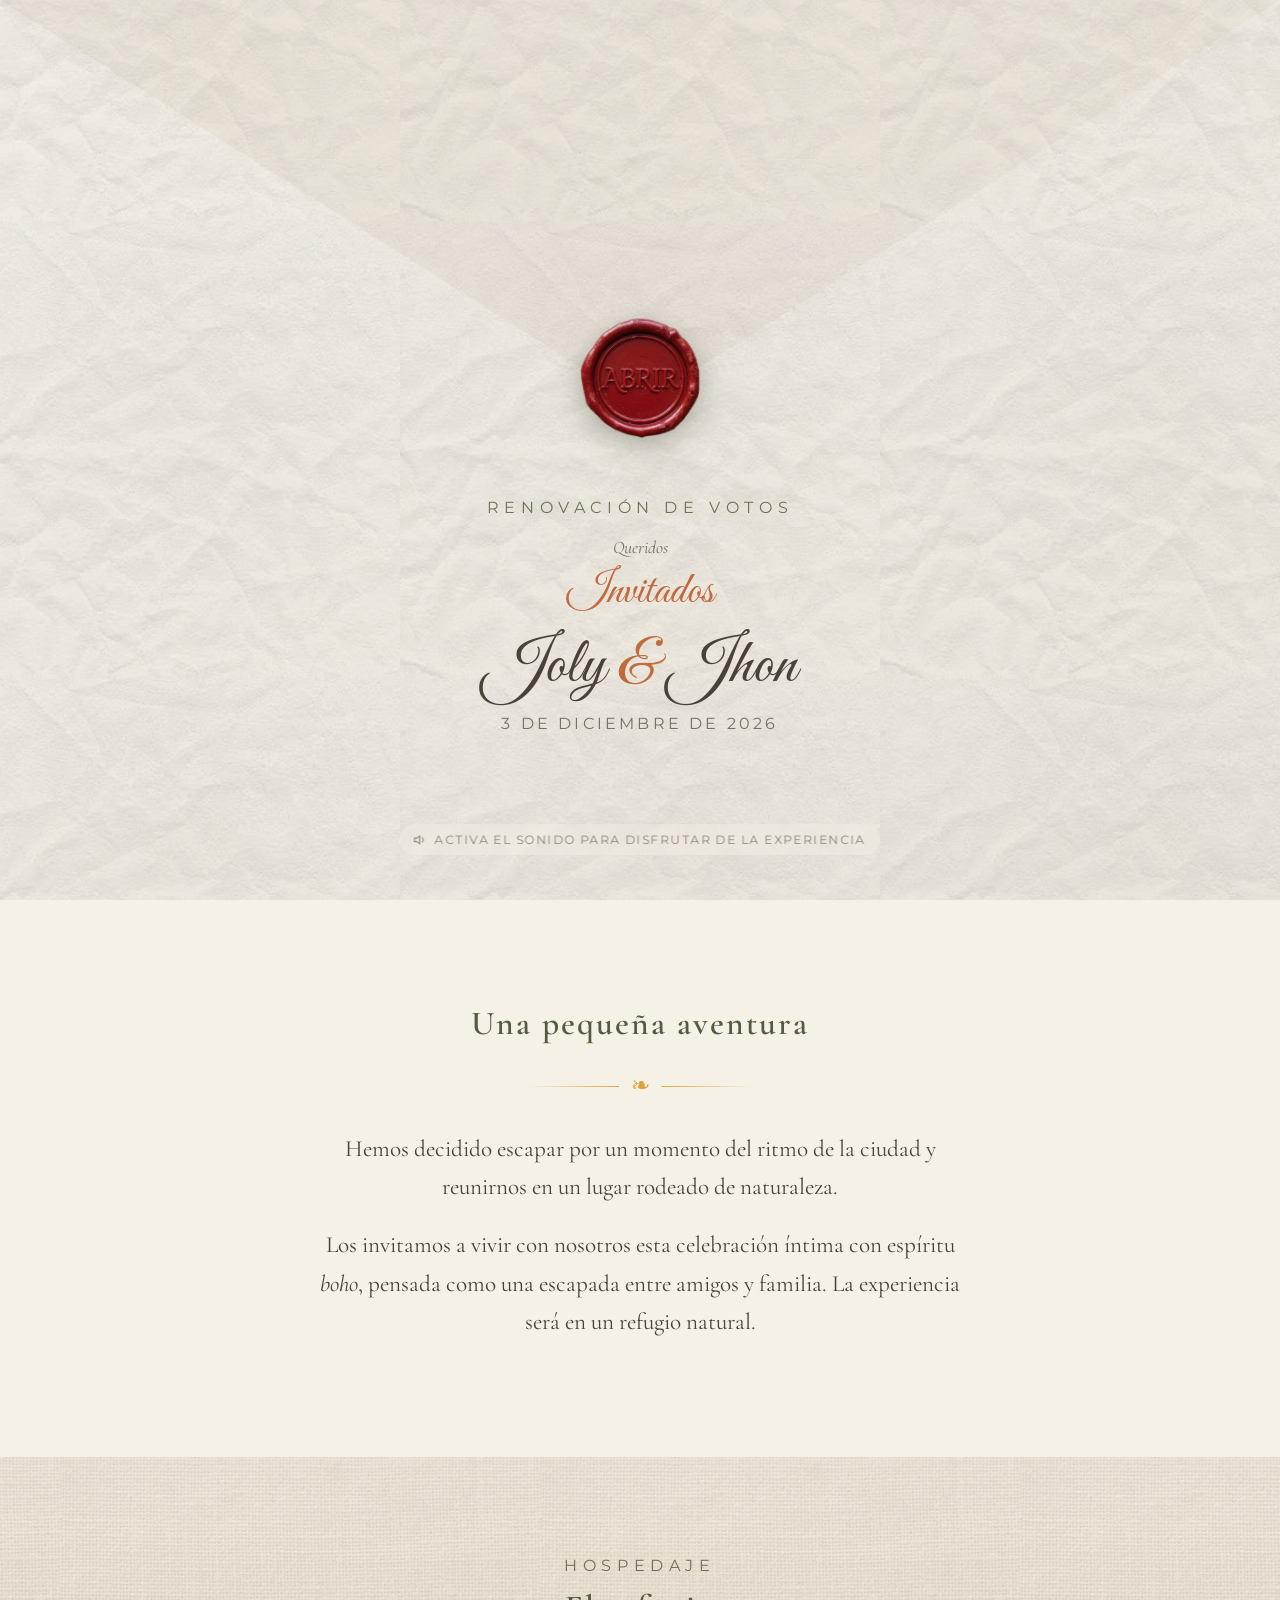
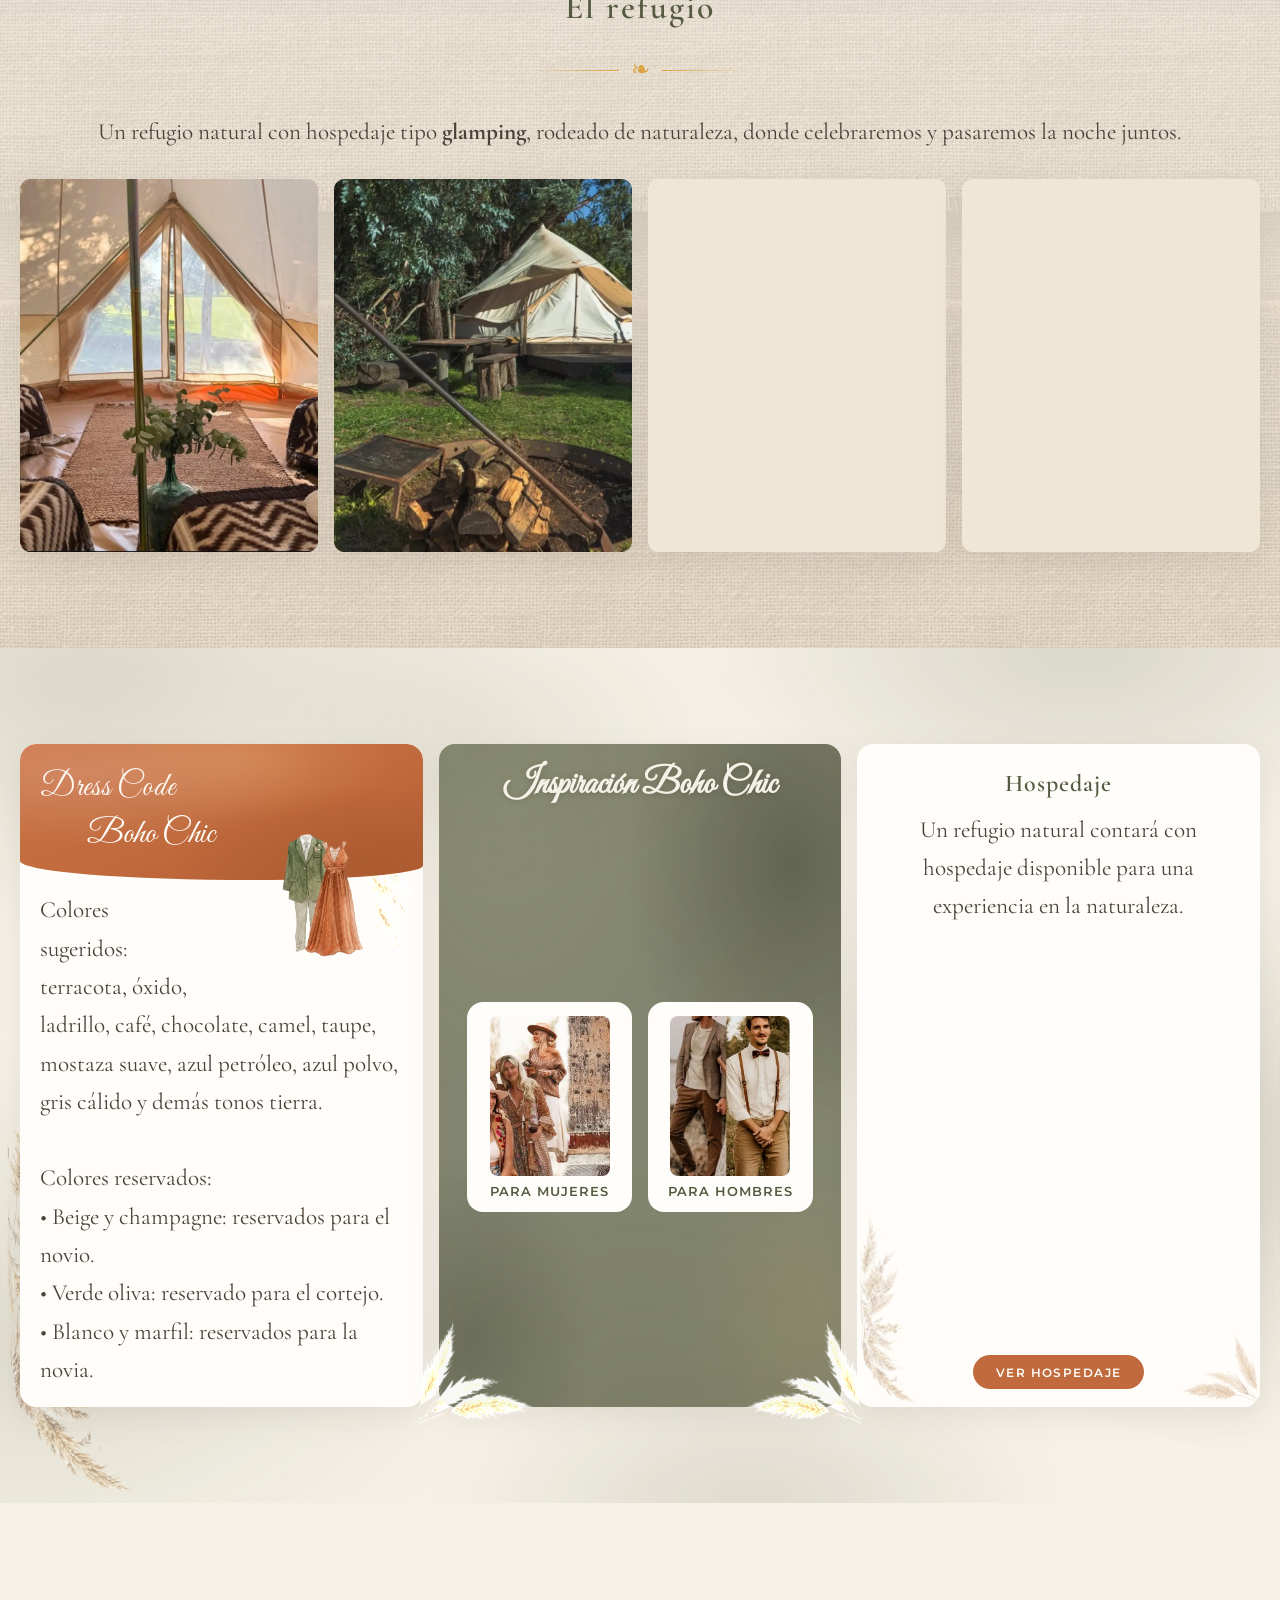
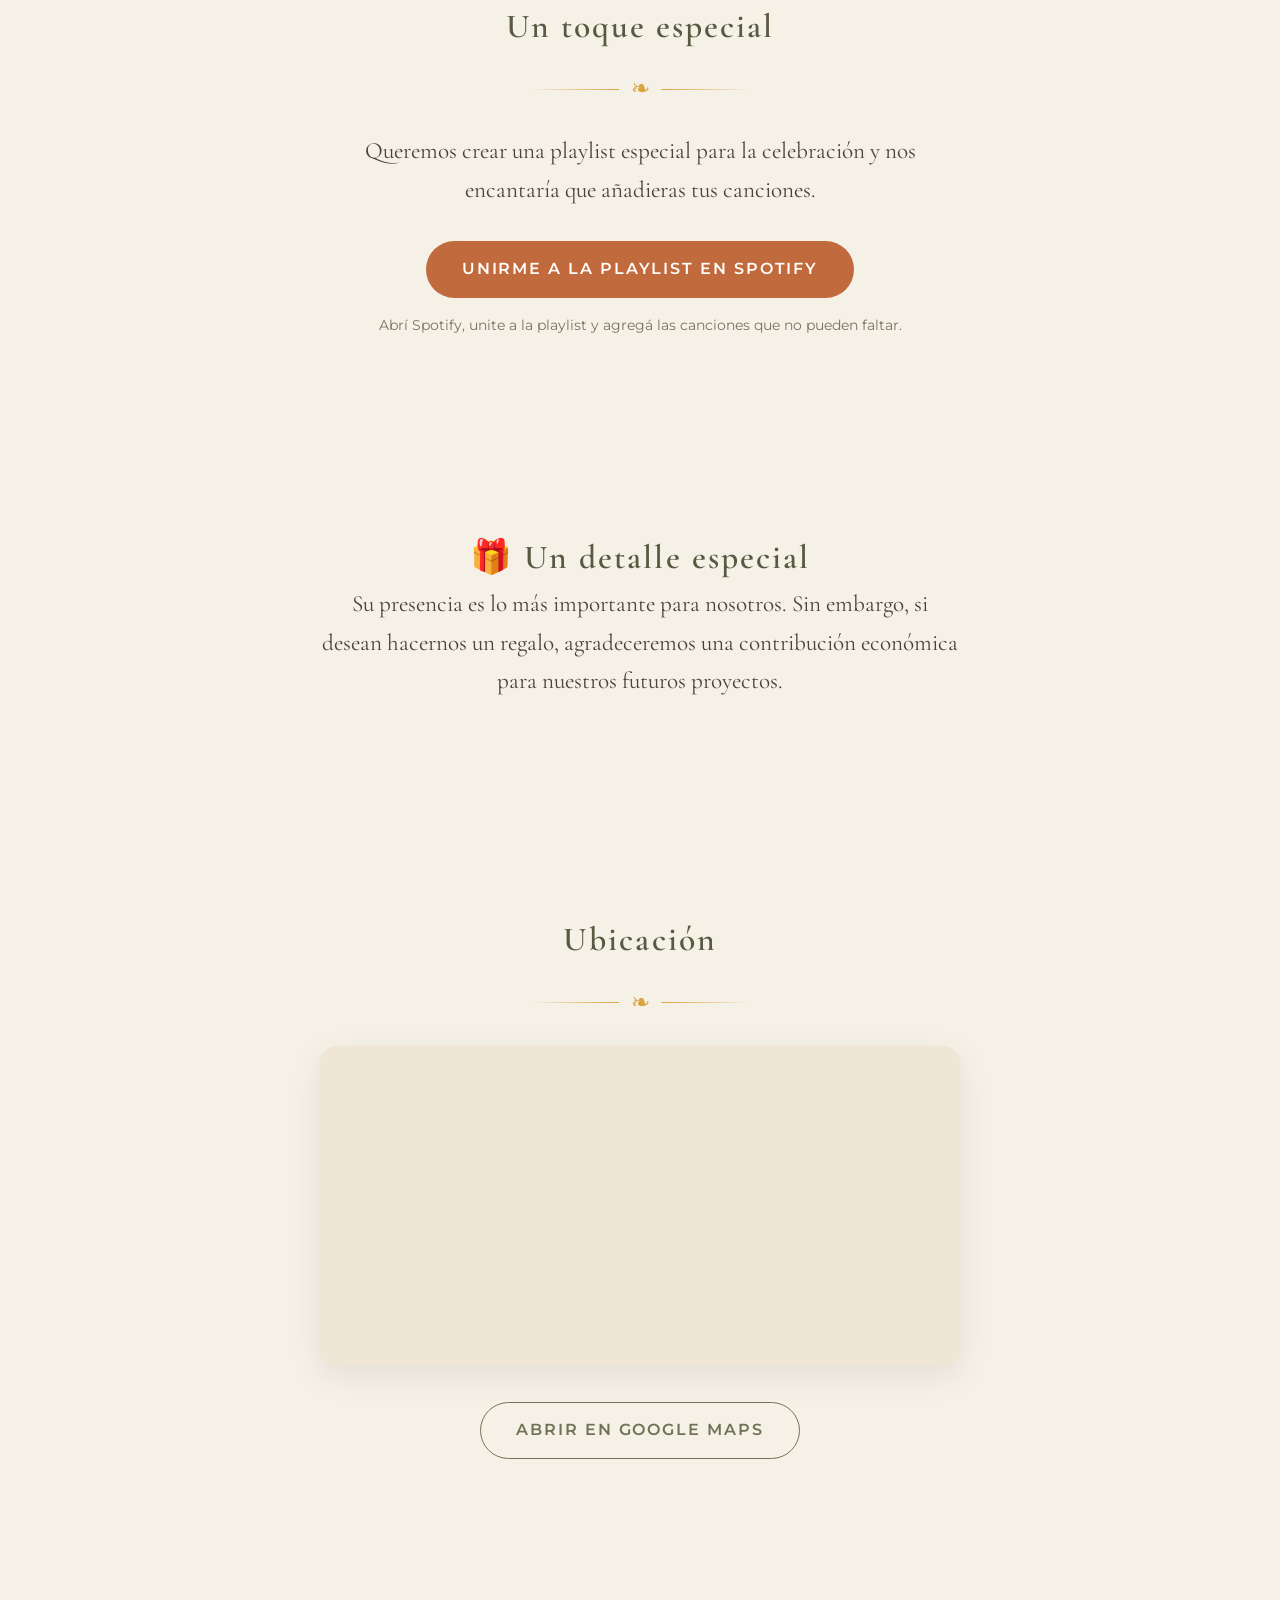
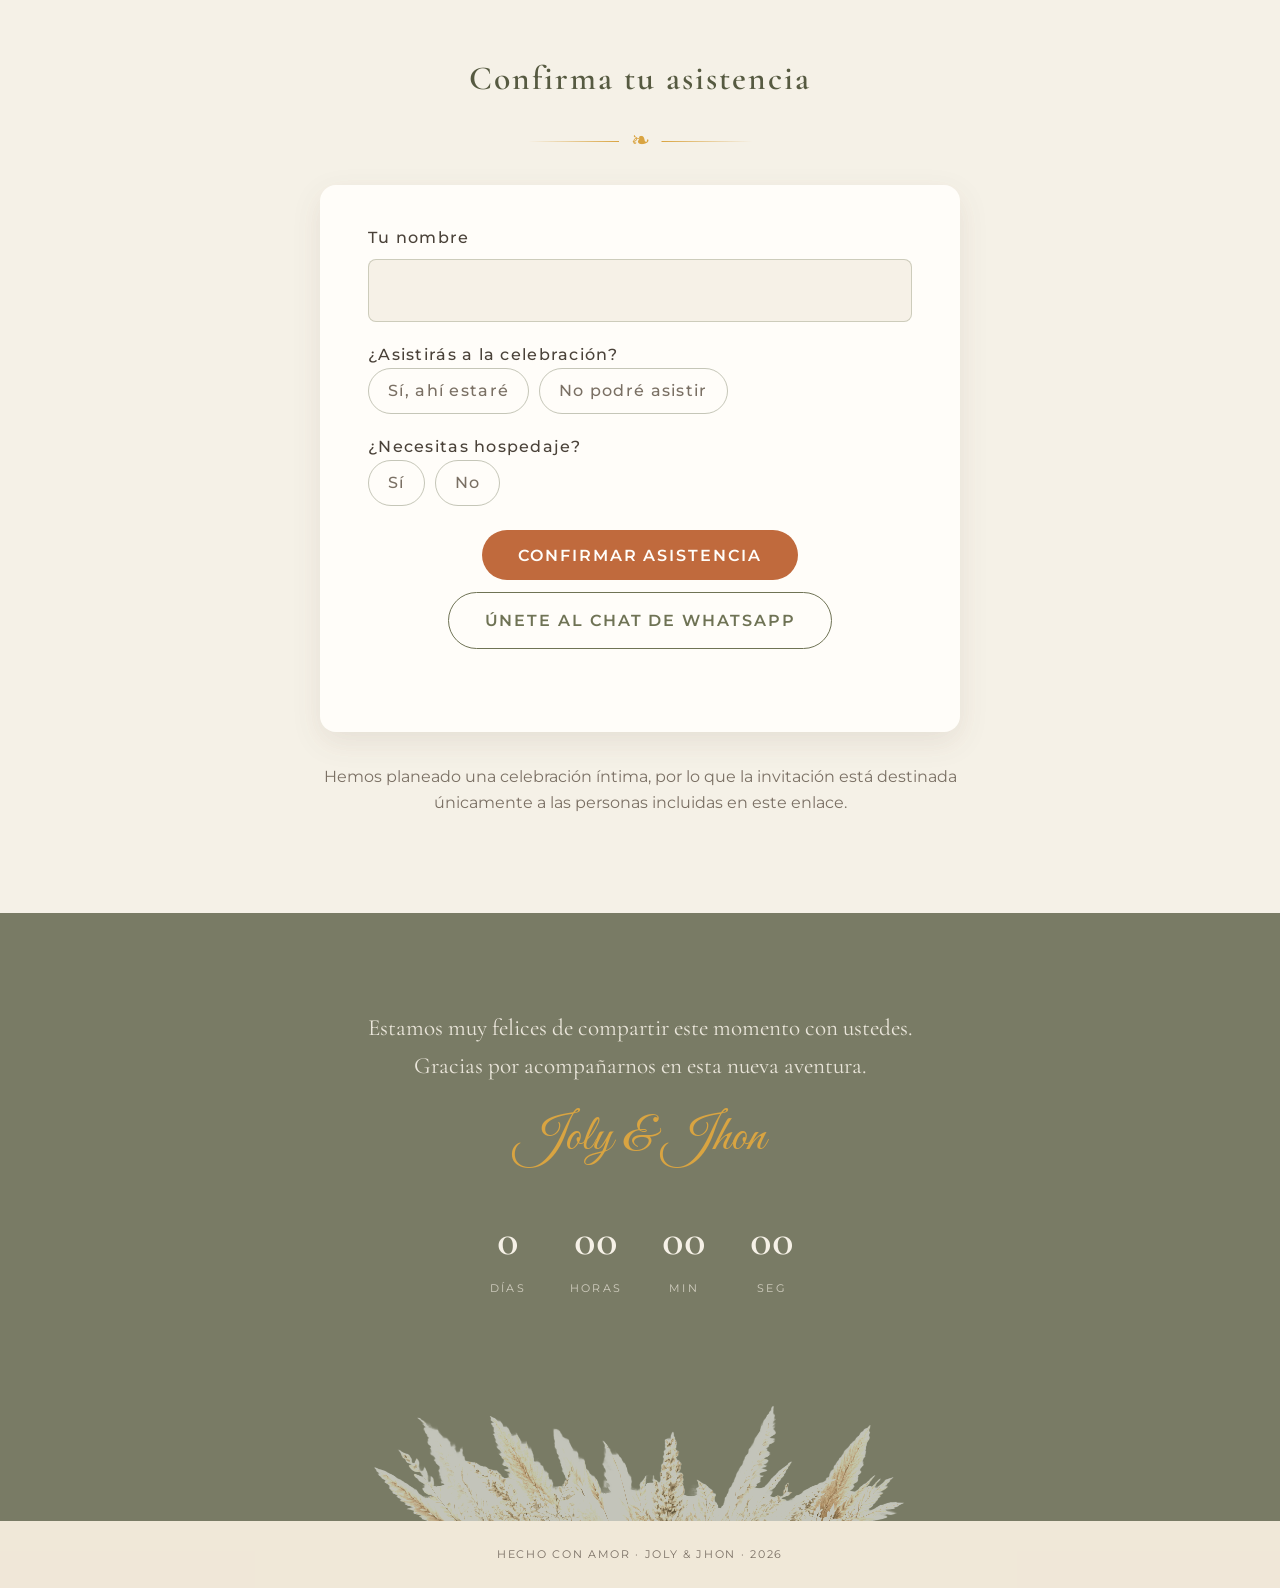
==== index.html @ dce034b3 "Initial commit: Joly & Jhon wedding invitation site Static wedding invitation site with RSVP form (G" ====
<!DOCTYPE html>
<html lang="es">
<head>
  <meta charset="UTF-8" />
  <meta name="viewport" content="width=device-width, initial-scale=1.0" />
  <title>Joly &amp; Jhon — Renovación de Votos</title>
  <meta name="description" content="Acompáñanos a celebrar la renovación de votos de Joly & Jhon. 3 de diciembre de 2026." />

  <!-- Open Graph / WhatsApp / Facebook preview -->
  <!-- Open Graph / WhatsApp / Facebook preview -->
  <meta property="og:type" content="website" />
  <meta property="og:title" content="Joly &amp; Jhon — Renovación de Votos" />
  <meta property="og:description" content="Acompáñanos a celebrar la renovación de votos de Joly &amp; Jhon. 3 de diciembre de 2026." />
  <meta property="og:image" content="https://jolyyjhon.pages.dev/og-image.jpg?v=2" />
  <meta property="og:image:secure_url" content="https://jolyyjhon.pages.dev/og-image.jpg?v=2" />
  <meta property="og:image:type" content="image/jpeg" />
  <meta property="og:image:width" content="1200" />
  <meta property="og:image:height" content="630" />
  <meta property="og:image:alt" content="Joly &amp; Jhon - Renovación de Votos" />
  <meta property="og:url" content="https://jolyyjhon.pages.dev/" />
  <meta property="og:locale" content="es_ES" />

  <!-- Twitter / X Card -->
  <meta name="twitter:card" content="summary_large_image" />
  <meta name="twitter:title" content="Joly &amp; Jhon — Renovación de Votos" />
  <meta name="twitter:description" content="Acompáñanos a celebrar la renovación de votos de Joly &amp; Jhon. 3 de diciembre de 2026." />
  <meta name="twitter:image" content="https://jolyyjhon.pages.dev/og-image.jpg?v=2" />
  <meta name="twitter:image:alt" content="Joly &amp; Jhon - Renovación de Votos" />

  <!-- Fonts: script (nombres) + serif (texto) + sans (etiquetas) -->
  <link rel="preconnect" href="https://fonts.googleapis.com" />
  <link rel="preconnect" href="https://fonts.gstatic.com" crossorigin />
  <link href="https://fonts.googleapis.com/css2?family=Great+Vibes&family=Cormorant+Garamond:ital,wght@0,400;0,500;0,600;1,400&family=Montserrat:wght@400;500;600&display=swap" rel="stylesheet" />

  <link rel="stylesheet" href="css/styles.css" />
</head>
<body>

  <!-- ========================================================
       MÓDULO 0 — SOBRE / PORTADA PERSONALIZADA
       ======================================================== -->
  <div class="envelope-overlay" id="envelope-overlay">
    <div class="envelope" id="envelope">
      <!-- Capa 1: parte trasera del sobre (pantalla completa) -->
      <div class="envelope__back"></div>

      <!-- Capa 2: bolsillo frontal del sobre -->
      <div class="envelope__front"></div>

      <!-- "Destinatario" escrito sobre el sobre -->
      <div class="envelope__address">
        <p class="letter__eyebrow">Renovación de votos</p>
        <p class="letter__guest">
          <span class="letter__guest-label" id="guest-label">Querido/a(s)</span>
          <span class="letter__guest-name" id="guest-name">Invitados</span>
        </p>
        <h1 class="letter__couple">Joly <span class="amp">&amp;</span> Jhon</h1>
        <p class="letter__date">3 de diciembre de 2026</p>
      </div>

      <!-- Capa 3: solapa (gira sobre el borde superior) -->
      <div class="envelope__flap"></div>

      <!-- Capa 5: sello de cera -->
      <button type="button" class="envelope__seal" id="envelope-seal"
              aria-label="Abrir la invitación">
        <img src="assets/sello.webp" alt="" width="512" height="512" decoding="async" />
      </button>

      <!-- Indicador sutil de sonido -->
      <div class="envelope__sound-hint" aria-hidden="true">
        <svg viewBox="0 0 24 24" width="14" height="14" fill="none" stroke="currentColor" stroke-width="2" stroke-linecap="round" stroke-linejoin="round" aria-hidden="true"><polygon points="11 5 6 9 2 9 2 15 6 15 11 19 11 5"></polygon><path d="M15.54 8.46a5 5 0 0 1 0 7.07"></path></svg>
        <span>Activa el sonido para disfrutar de la experiencia</span>
      </div>
    </div>
  </div>

  <!-- ============ MÓDULO 1 · PORTADA ============ -->
  <header class="hero" id="inicio">
    <div class="floral floral--tl" aria-hidden="true"><img src="assets/trigo_izq.webp" alt=""/></div>
    <div class="floral floral--tr" aria-hidden="true"><img src="assets/trigo_top_der.webp" alt=""/></div>
    <div class="hero__content reveal">
      <!-- .hero__text se "disuelve" en mobile (display: contents);
           en desktop es la columna izquierda. -->
      <div class="hero__text">
        <p class="eyebrow">Renovación de Votos</p>
        <h1 class="hero__names">Joly <span class="amp">&amp;</span> Jhon</h1>
        <p class="hero__date">3 de diciembre de 2026</p>
        <p class="hero__schedule">
          Hora de llegada 15:00hs · Comienzo de ceremonia 16:00hs
        </p>
      </div>
      <figure class="hero__photo">
        <img src="assets/pareja.webp" alt="Joly y Jhon" width="900" height="1200"
             loading="eager" decoding="async" />
      </figure>
      <!-- Historia (Módulo 2): en mobile fluye después de la fecha;
           en desktop queda a la izquierda de la foto. -->
      <div class="hero__story">
        <p class="section__lead">
          Después de <strong>14 años de matrimonio</strong> hemos decidido volver a decir sí.
        </p>
        <p class="section__text">
          En el día de nuestro 15° aniversario queremos celebrar la renovación de
          nuestros votos rodeados de las personas que más queremos.
        </p>
      </div>
    </div>
    <a class="hero__scroll" href="#concepto" aria-label="Desplázate para ver más">
      <svg viewBox="0 0 24 24" width="28" height="28" fill="none" stroke="currentColor" stroke-width="2.2" stroke-linecap="round" stroke-linejoin="round" aria-hidden="true"><path d="M6 9l6 6 6-6"/></svg>
    </a>
  </header>

  <main>
    <!-- MÓDULO 2 · HISTORIA: su texto vive ahora en el hero (.hero__story) -->

    <!-- ============ MÓDULO 3 · CONCEPTO ============ -->
    <section class="section section--tinted" id="concepto">
      <div class="container reveal">
        <h2 class="section__title">Una pequeña aventura</h2>
        <div class="divider" aria-hidden="true"><span>❧</span></div>
        <p class="section__text">
          Hemos decidido escapar por un momento del ritmo de la ciudad y reunirnos
          en un lugar rodeado de naturaleza.
        </p>
        <p class="section__text">
          Los invitamos a vivir con nosotros esta celebración íntima con espíritu
          <em>boho</em>, pensada como una escapada entre amigos y familia. La
          experiencia será en un refugio natural.
        </p>
      </div>
    </section>

    <!-- ============ MÓDULO 2.5 · EL REFUGIO / HOSPEDAJE ============ -->
    <section class="section section--venue" id="refugio">
      <div class="container container--wide reveal">
        <p class="eyebrow">Hospedaje</p>
        <h2 class="section__title">El refugio</h2>
        <div class="divider" aria-hidden="true"><span>❧</span></div>
        <p class="section__text">
          Un refugio natural con hospedaje tipo <strong>glamping</strong>,
          rodeado de naturaleza, donde celebraremos y pasaremos la noche juntos.
        </p>
        <div class="venue__gallery">
          <img src="assets/hospedaje/01.webp" alt="Vista del refugio natural" loading="lazy" decoding="async" />
          <img src="assets/hospedaje/02.webp" alt="Espacio exterior del alojamiento" loading="lazy" decoding="async" />
          <img src="assets/hospedaje/03.webp" alt="Detalle del alojamiento" loading="lazy" decoding="async" />
          <img src="assets/hospedaje/04.webp" alt="Entorno natural del refugio" loading="lazy" decoding="async" />
        </div>
      </div>
    </section>

    <!-- ============ MÓDULOS 4–6 · TARJETAS (Dress Code / Hospedaje / RSVP) ============
         Mobile: apiladas · Desktop: 3 columnas lado a lado -->
    <section class="section section--cards" id="detalles">
      <div class="floral floral--bl" aria-hidden="true"><img src="assets/trigo_izq.webp" alt=""/></div>
      <div class="container container--wide reveal">
        <div class="cards">

          <!-- Módulo 4 · Dress Code -->
          <article class="card card--dress" id="dresscode">
            <header class="card__band">
              <p class="card__eyebrow">Dress Code</p>
              <p class="card__script">Boho Chic</p>
            </header>
            <div class="card__attire" aria-hidden="true">
              <img src="assets/suit-dress.webp" alt="Ilustración de traje y vestido boho" width="1182" height="912" loading="lazy" />
            </div>
            <p class="card__text">
              Colores sugeridos: terracota, óxido, ladrillo, café, chocolate, camel, taupe, mostaza suave, azul petróleo, azul polvo, gris cálido y demás tonos tierra.
              <br /><br />
              Colores reservados:
              <br />
              • Beige y champagne: reservados para el novio.
              <br />
              • Verde oliva: reservado para el cortejo.
              <br />
              • Blanco y marfil: reservados para la novia.
            </p>
          </article>

          <!-- Módulo 6 · Inspiración Boho Chic -->
          <article class="card card--confirm">
            <div class="card__floral card__floral--tl" aria-hidden="true"><img src="assets/trigo_izq.webp" alt=""/></div>
            <div class="card__floral card__floral--tr" aria-hidden="true"><img src="assets/trigo_izq.webp" alt=""/></div>
            <div class="card__floral card__floral--bl" aria-hidden="true"><img src="assets/trigo_top_der.webp" alt=""/></div>
            <div class="card__floral card__floral--br" aria-hidden="true"><img src="assets/trigo_top_der.webp" alt=""/></div>
            <h2 class="card__script">Inspiración Boho Chic</h2>
            <div class="card__inspo-options">
              <button type="button" class="card__inspo-btn"
                      data-modal-open="modal-dresscode"
                      data-modal-tab="panel-mujeres">
                <img src="assets/dresscode/mujeres/mujeres-01.webp" alt="Inspiración mujeres" loading="lazy" />
                <span>Para mujeres</span>
              </button>
              <button type="button" class="card__inspo-btn"
                      data-modal-open="modal-dresscode"
                      data-modal-tab="panel-hombres">
                <img src="assets/dresscode/hombres/hombres-01.webp" alt="Inspiración hombres" loading="lazy" />
                <span>Para hombres</span>
              </button>
            </div>
          </article>

          <!-- Módulo 5 · Hospedaje -->
          <article class="card" id="hospedaje">
            <div class="card__floral card__floral--bl" aria-hidden="true"><img src="assets/trigo_izq.webp" alt=""/></div>
            <div class="card__floral card__floral--br" aria-hidden="true"><img src="assets/trigo_top_der.webp" alt=""/></div>
            <h2 class="card__title">Hospedaje</h2>
            <p class="card__text">
              Un refugio natural contará con hospedaje disponible para una
              experiencia en la naturaleza.
            </p>
            <!-- Si hay link externo del lugar, añadirlo como enlace dentro del modal -->
            <button type="button" class="btn btn--primary" data-modal-open="modal-hospedaje">
              Ver hospedaje
            </button>
          </article>

        </div>
      </div>
    </section>

    <!-- ============ MÓDULO 7 · CANCIÓN ============ -->
    <section class="section section--tinted" id="cancion">
      <div class="container reveal">
        <h2 class="section__title">Un toque especial</h2>
        <div class="divider" aria-hidden="true"><span>❧</span></div>
        <p class="section__text">
          Queremos crear una playlist especial para la celebración y nos encantaría que añadieras tus canciones.
        </p>
        <a href="https://open.spotify.com/playlist/3KzZM4i6U7HEjl8FIQqbib?si=1PbtzeWyTDS7f9wfHZBC1g&amp;utm_source=copy-link&amp;pt=a19a5ec209de50063426c0f7733d45af&amp;pi=CI_aC7hSSMaYy" class="btn btn--primary" target="_blank" rel="noopener">Unirme a la playlist en Spotify</a>
        <p class="section__note" style="margin-top:1rem;font-size:.9rem;">Abrí Spotify, unite a la playlist y agregá las canciones que no pueden faltar.</p>
      </div>
    </section>

    <!-- ============ MÓDULO 8 · REGALOS ============ -->
    <section class="section section--tinted" id="regalos">
      <div class="container reveal">
        <h2 class="section__title">🎁 Un detalle especial</h2>
        <p class="section__text">
          Su presencia es lo más importante para nosotros. Sin embargo, si desean
          hacernos un regalo, agradeceremos una contribución económica para
          nuestros futuros proyectos.
        </p>
      </div>
    </section>

    <!-- ============ MÓDULO 9 · UBICACIÓN ============ -->
    <section class="section" id="ubicacion">
      <div class="container reveal">
        <h2 class="section__title">Ubicación</h2>
        <div class="divider" aria-hidden="true"><span>❧</span></div>

        <div class="map">
          <iframe
            title="Mapa del evento"
            src="https://www.google.com/maps/embed?pb=!1m18!1m12!1m3!1d3256.5431763482015!2d-59.134680700000004!3d-35.2924826!2m3!1f0!2f0!3f0!3m2!1i1024!2i768!4f13.1!3m3!1m2!1s0x95bda7a54536051d%3A0x1d90b97d9a7aa468!2sREFUGIO%20Natural%20Glamping!5e0!3m2!1sen!2sar!4v1785101603915!5m2!1sen!2sar"
            style="border:0;"
            allowfullscreen=""
            loading="lazy"
            referrerpolicy="strict-origin-when-cross-origin"></iframe>
        </div>

        <a href="https://maps.app.goo.gl/XvCeCrYupLL5ztzm9?g_st=ic" class="btn btn--outline" target="_blank" rel="noopener">Abrir en Google Maps</a>
      </div>
    </section>

    <!-- ============ MÓDULO 6 · RSVP ============ -->
    <section class="section section--tinted" id="rsvp">
      <div class="container reveal">
        <h2 class="section__title">Confirma tu asistencia</h2>
        <div class="divider" aria-hidden="true"><span>❧</span></div>

        <form class="form" id="rsvp-form" data-form-type="rsvp" novalidate>
          <div class="form__field">
            <label for="nombre">Tu nombre</label>
            <input type="text" id="nombre" name="nombre" required autocomplete="name" />
          </div>

          <fieldset class="form__field">
            <legend>¿Asistirás a la celebración?</legend>
            <div class="form__options">
              <label class="radio"><input type="radio" name="asistencia" value="si" required /><span>Sí, ahí estaré</span></label>
              <label class="radio"><input type="radio" name="asistencia" value="no" /><span>No podré asistir</span></label>
            </div>
          </fieldset>

          <fieldset class="form__field">
            <legend>¿Necesitas hospedaje?</legend>
            <div class="form__options">
              <label class="radio"><input type="radio" name="hospedaje" value="si" /><span>Sí</span></label>
              <label class="radio"><input type="radio" name="hospedaje" value="no" /><span>No</span></label>
            </div>
          </fieldset>

          <div class="form__actions">
            <button type="submit" class="btn btn--primary">Confirmar asistencia</button>
            <a href="https://chat.whatsapp.com/FgDf3n6i5rWLuzz2WTtUgi" target="_blank" rel="noopener noreferrer" class="btn btn--outline">
              Únete al chat de WhatsApp
            </a>
          </div>
          <p class="form__status" id="rsvp-status" role="status" aria-live="polite"></p>
        </form>

        <!-- MÓDULO 10 · ACOMPAÑANTES -->
        <p class="section__note">
          Hemos planeado una celebración íntima, por lo que la invitación está
          destinada únicamente a las personas incluidas en este enlace.
        </p>
      </div>
    </section>

    <!-- ============ MÓDULO 11 · CIERRE + CUENTA REGRESIVA ============ -->
    <section class="section section--olive closing" id="cierre">
      <div class="floral floral--bottom" aria-hidden="true"><img src="assets/trigo_bottom.webp" alt=""/></div>
      <div class="container reveal">
        <p class="section__text">
          Estamos muy felices de compartir este momento con ustedes.<br />
          Gracias por acompañarnos en esta nueva aventura.
        </p>
        <p class="section__script">Joly &amp; Jhon</p>

        <div class="countdown" id="countdown" data-target="2026-12-03T00:00:00">
          <div class="countdown__item"><span class="countdown__num" data-unit="days">0</span><span class="countdown__label">días</span></div>
          <div class="countdown__item"><span class="countdown__num" data-unit="hours">0</span><span class="countdown__label">horas</span></div>
          <div class="countdown__item"><span class="countdown__num" data-unit="minutes">0</span><span class="countdown__label">min</span></div>
          <div class="countdown__item"><span class="countdown__num" data-unit="seconds">0</span><span class="countdown__label">seg</span></div>
        </div>
      </div>
    </section>
  </main>

  <footer class="footer">
    <p>Hecho con amor · Joly &amp; Jhon · 2026</p>
  </footer>

  <!-- ============ MODAL · HOSPEDAJE ============
       Componente genérico: cualquier [data-modal-open="<id>"] abre el
       modal con ese id; [data-modal-close] lo cierra. -->
  <div class="modal" id="modal-hospedaje" role="dialog" aria-modal="true"
       aria-labelledby="modal-hospedaje-title" hidden>
    <div class="modal__overlay" data-modal-close></div>
    <div class="modal__dialog">
      <button type="button" class="modal__close" data-modal-close
              aria-label="Cerrar">✕</button>
      <h2 class="modal__title" id="modal-hospedaje-title">🏕️ Hospedaje</h2>
      <div class="modal__body modal__body--lodging">
        <p class="modal__lead">
          Para quienes deseen vivir la experiencia completa, el predio contará con
          hospedaje tipo <strong>glamping</strong>.
        </p>
        <p>
          Las carpas tienen capacidad para hasta <strong>4 personas</strong> y el valor
          es de <strong>USD 195 + IVA por carpa</strong>, aproximadamente
          <strong>USD 50 + IVA por persona</strong> si se comparte entre cuatro. También
          es posible reservar una carpa completa para una, dos o tres personas,
          abonando el valor total de la misma.
        </p>
        <div class="modal__includes">
          <p class="modal__includes-title">La tarifa incluye:</p>
          <ul>
            <li>🍳 Desayuno.</li>
            <li>🌿 Actividades del predio.</li>
            <li>📶 Wi-Fi durante toda la estadía.</li>
          </ul>
        </div>
        <p class="modal__note">
          Los pagos podrán realizarse a partir de <strong>septiembre</strong>. Toda la
          información sobre reservas, medios de pago y organización del hospedaje será
          compartida en el grupo de WhatsApp del evento.
        </p>
      </div>
    </div>
  </div>

  <!-- ============ MODAL · DRESS CODE ============ -->
  <div class="modal" id="modal-dresscode" role="dialog" aria-modal="true"
       aria-labelledby="modal-dresscode-title" hidden>
    <div class="modal__overlay" data-modal-close></div>
    <div class="modal__dialog">
      <button type="button" class="modal__close" data-modal-close
              aria-label="Cerrar">✕</button>
      <h2 class="modal__title" id="modal-dresscode-title">Inspiración Boho Chic</h2>

      <!-- Pestañas -->
      <div class="tabs" role="tablist" aria-label="Sugerencias de vestimenta">
        <button type="button" class="tabs__tab is-active" role="tab"
                id="tab-mujeres" aria-selected="true"
                aria-controls="panel-mujeres" data-tab="panel-mujeres">
          Mujeres
        </button>
        <button type="button" class="tabs__tab" role="tab"
                id="tab-hombres" aria-selected="false"
                aria-controls="panel-hombres" data-tab="panel-hombres">
          Hombres
        </button>
      </div>

      <div class="tabs__panel" role="tabpanel" id="panel-mujeres"
           aria-labelledby="tab-mujeres">
        <div class="modal__gallery modal__gallery--grid">
          <img src="assets/dresscode/mujeres/mujeres-01.webp" alt="Sugerencia de vestido boho 1" loading="lazy" />
          <img src="assets/dresscode/mujeres/mujeres-02.webp" alt="Sugerencia de vestido boho 2" loading="lazy" />
          <img src="assets/dresscode/mujeres/mujeres-03.webp" alt="Sugerencia de vestido boho 3" loading="lazy" />
          <img src="assets/dresscode/mujeres/mujeres-04.webp" alt="Sugerencia de vestido boho 4" loading="lazy" />
        </div>
      </div>

      <div class="tabs__panel" role="tabpanel" id="panel-hombres"
           aria-labelledby="tab-hombres" hidden>
        <div class="modal__gallery modal__gallery--grid">
          <img src="assets/dresscode/hombres/hombres-01.webp" alt="Sugerencia de look boho para hombre 1" loading="lazy" />
          <img src="assets/dresscode/hombres/hombres-06.webp" alt="Sugerencia de look boho para hombre 2" loading="lazy" />
          <img src="assets/dresscode/hombres/hombres-07.webp" alt="Inspiración de looks boho para hombre 1" loading="lazy" />
          <img src="assets/dresscode/hombres/hombres-08.webp" alt="Inspiración de looks boho para hombre 2" loading="lazy" />
        </div>
      </div>
    </div>
  </div>

  <!-- ============ LIGHTBOX (foto ampliada) ============
       Se abre al hacer clic en cualquier foto de una .modal__gallery.
       Navegación: botones, flechas del teclado y swipe táctil. -->
  <div class="lightbox" id="lightbox" role="dialog" aria-modal="true"
       aria-label="Foto ampliada" hidden>
    <div class="lightbox__overlay" data-lightbox-close></div>
    <figure class="lightbox__stage">
      <img class="lightbox__img" src="" alt="" />
    </figure>
    <button type="button" class="lightbox__close" data-lightbox-close
            aria-label="Cerrar">✕</button>
    <button type="button" class="lightbox__nav lightbox__nav--prev"
            aria-label="Foto anterior">‹</button>
    <button type="button" class="lightbox__nav lightbox__nav--next"
            aria-label="Foto siguiente">›</button>
  </div>

  <audio id="bg-music" src="assets/willow.mp3" loop hidden aria-hidden="true" preload="auto"></audio>

  <script src="js/main.js"></script>
</body>
</html>
---- css/styles.css ----
/* =========================================================
   JOLY & JOHN — Renovación de Votos
   Design System + Estilos (mobile-first)
   ========================================================= */

/* ---------- 1. DESIGN TOKENS ---------- */
:root {
  /* Paleta boho: beige lino · verde oliva · terracota · mostaza */
  --color-linen:        #f6f1e7;  /* fondo principal */
  --color-linen-deep:   #efe6d6;  /* fondo secciones tintadas */
  --color-olive:        #6f7355;  /* verde oliva */
  --color-olive-deep:   #565a41;  /* oliva oscuro (secciones de contraste) */
  --color-terracotta:   #c06a3d;  /* acento principal / botones */
  --color-terracotta-d: #a3562e;  /* terracota hover */
  --color-wax:          #9e3b32;  /* sello de cera del sobre */
  --color-mustard:      #d9a441;  /* detalles / divisores */
  --color-terracotta-soft: #f2ddcd; /* tinte suave (tarjeta dress code) */
  --color-sage:         #9a9d80;  /* hojas claras / florales */
  --color-ink:          #4a4239;  /* texto principal */
  --color-ink-soft:     #7a7064;  /* texto secundario */
  --color-white:        #fffdf9;

  /* Tipografía */
  --font-script: "Great Vibes", cursive;      /* nombres, acentos */
  --font-serif:  "Cormorant Garamond", serif; /* cuerpo de texto */
  --font-sans:   "Montserrat", sans-serif;    /* etiquetas, botones */

  /* Escala tipográfica (mobile) */
  --fs-hero:    clamp(2.2rem, 9vw, 5.5rem);
  --fs-script:  clamp(2.2rem, 8vw, 3.2rem);
  --fs-title:   clamp(1.6rem, 6vw, 2.1rem);
  --fs-lead:    clamp(1.35rem, 5vw, 1.7rem);
  --fs-body:    1.15rem;
  --fs-small:   0.85rem;

  /* Espaciado y forma */
  --space-section: clamp(3.5rem, 12vw, 6rem);
  --radius: 1rem;
  --radius-pill: 999px;
  --shadow-soft: 0 10px 30px rgba(74, 66, 57, 0.10);
  --container: 40rem; /* ~640px, lectura cómoda */
}

/* ---------- 2. RESET / BASE ---------- */
*, *::before, *::after { box-sizing: border-box; margin: 0; padding: 0; }

html { scroll-behavior: smooth; }

body {
  font-family: var(--font-serif);
  font-size: var(--fs-body);
  line-height: 1.65;
  color: var(--color-ink);
  background-color: var(--color-linen);
  -webkit-font-smoothing: antialiased;
}

/* Bloquear scroll mientras el sobre de portada está visible */
body.has-envelope { overflow: hidden; }

/* textura de papel, fija al hacer scroll (::before fijo en vez de
   background-attachment: fixed, que falla en iOS Safari) */
body::before {
  content: "";
  position: fixed;
  inset: 0;
  z-index: -1;
  background: url("../assets/fondo-papel.jpeg") center / 480px repeat;
}

img { max-width: 100%; display: block; }

.sr-only {
  position: absolute; width: 1px; height: 1px;
  clip-path: inset(50%); overflow: hidden; white-space: nowrap;
}

/* ---------- 3. COMPONENTES ---------- */

/* Botones */
.btn {
  display: inline-block;
  font-family: var(--font-sans);
  font-size: var(--fs-small);
  font-weight: 600;
  letter-spacing: 0.12em;
  text-transform: uppercase;
  text-decoration: none;
  padding: 0.9em 2.2em;
  border-radius: var(--radius-pill);
  border: 1.5px solid transparent;
  cursor: pointer;
  transition: transform 0.2s ease, background-color 0.2s ease, color 0.2s ease;
}
.btn:active { transform: scale(0.97); }

.btn--primary { background: var(--color-terracotta); color: var(--color-white); }
.btn--primary:hover { background: var(--color-terracotta-d); }

.btn--outline { border-color: var(--color-olive); color: var(--color-olive); background: transparent; }
.btn--outline:hover { background: var(--color-olive); color: var(--color-white); }

.btn--light { background: var(--color-white); color: var(--color-olive-deep); }
.btn--light:hover { background: var(--color-linen); }

/* Etiqueta pequeña ("eyebrow") */
.eyebrow {
  font-family: var(--font-sans);
  font-size: var(--fs-small);
  letter-spacing: 0.35em;
  text-transform: uppercase;
  color: var(--color-olive);
}

/* Divisor botánico */
.divider {
  display: flex; align-items: center; gap: 0.75rem;
  margin: 1rem auto 1.5rem;
  color: var(--color-mustard);
  max-width: 14rem;
}
.divider::before, .divider::after {
  content: ""; flex: 1; height: 1px;
  background: linear-gradient(to right, transparent, var(--color-mustard));
}
.divider::after { transform: scaleX(-1); }
.divider--light { color: var(--color-linen); }
.divider--light::before, .divider--light::after {
  background: linear-gradient(to right, transparent, var(--color-linen));
}

/* ---------- 3.5 SOBRE / PORTADA PERSONALIZADA (Módulo 0) ---------- */
.envelope-overlay {
  position: fixed;
  inset: 0;
  z-index: 1000;
  /* Sin fondo: el sobre cubre toda la pantalla; al deslizarse se ve el sitio */
  transition: opacity 0.4s ease, visibility 0.4s ease;
}

.envelope-overlay.is-done {
  opacity: 0;
  visibility: hidden;
  pointer-events: none;
}

/* El sobre ocupa toda la pantalla */
.envelope {
  position: absolute;
  inset: 0;
  perspective: 1200px;
}

/* Capas del sobre (pantalla completa, con textura de papel) */
.envelope__back,
.envelope__front,
.envelope__flap {
  position: absolute;
  inset: 0;
}

.envelope__back {
  z-index: 1;
  background:
    linear-gradient(160deg, rgba(233, 224, 207, 0.45), rgba(221, 211, 195, 0.45)),
    url("../assets/fondo-papel.jpeg") center / 480px repeat;
  /* Hueco bajo la solapa: al abrirla ya se ve la página, no el fondo
     del sobre (el overlay no tiene fondo, así que se ve el sitio). */
  clip-path: polygon(0 0, 50% 45%, 100% 0, 100% 100%, 0 100%);
}

/* Bolsillo frontal: rectángulo con muesca en V arriba (donde encaja la solapa) */
.envelope__front {
  z-index: 2;
  background:
    linear-gradient(150deg, rgba(239, 230, 214, 0.50), rgba(227, 216, 196, 0.50)),
    url("../assets/fondo-papel.jpeg") center / 480px repeat;
  clip-path: polygon(0 0, 0 100%, 100% 100%, 100% 0, 50% 42%);
  /* Sombra sutil del bolsillo sobre la "abertura": da profundidad
     cuando la página se ve a través del hueco */
  filter: drop-shadow(0 -4px 5px rgba(74, 66, 57, 0.15));
}

/* "Destinatario" escrito sobre el frente del sobre */
.envelope__address {
  position: absolute;
  z-index: 3;
  left: 50%;
  top: 55%;
  transform: translateX(-50%);
  width: min(90vw, 34rem);
  text-align: center;
  padding: 0 1rem;
}

/* Solapa superior (gira sobre el borde superior al abrir) */
.envelope__flap {
  z-index: 4;
  transform-origin: top center;
  background:
    linear-gradient(180deg, rgba(227, 216, 196, 0.55), rgba(216, 204, 186, 0.55)),
    url("../assets/fondo-papel.jpeg") center / 480px repeat;
  clip-path: polygon(0 0, 100% 0, 50% 45%);
  backface-visibility: hidden;
  filter: drop-shadow(0 5px 6px rgba(74, 66, 57, 0.18));
}

/* Tipografía del destinatario sobre el sobre */
.letter__eyebrow {
  font-family: var(--font-sans);
  font-size: var(--fs-small);
  letter-spacing: 0.35em;
  text-transform: uppercase;
  color: var(--color-olive);
  margin-bottom: 0.75rem;
}

.letter__guest {
  margin-bottom: 0.75rem;
}

.letter__guest-label {
  display: block;
  font-family: var(--font-serif);
  font-style: italic;
  font-size: 1.1rem;
  color: var(--color-ink-soft);
  margin-bottom: 0.25rem;
}

.letter__guest-name {
  display: block;
  font-family: var(--font-script);
  font-size: clamp(1.8rem, 7vw, 2.8rem);
  color: var(--color-terracotta);
  line-height: 1.2;
}

.letter__couple {
  font-family: var(--font-script);
  font-weight: 400;
  font-size: clamp(2.4rem, 9vw, 4rem);
  line-height: 1.1;
  color: var(--color-ink);
  margin-bottom: 0.5rem;
}

.letter__couple .amp { color: var(--color-terracotta); }

.letter__date {
  font-family: var(--font-sans);
  font-size: var(--fs-small);
  letter-spacing: 0.2em;
  text-transform: uppercase;
  color: var(--color-ink-soft);
  margin-bottom: 1.25rem;
}

/* Sello de cera (imagen) */
.envelope__seal {
  position: absolute;
  z-index: 5;
  top: 42%;
  left: 50%;
  transform: translate(-50%, -50%);
  width: clamp(5rem, 22vw, 7.5rem);
  aspect-ratio: 1;
  padding: 0;
  border: none;
  background: transparent;
  cursor: pointer;
  filter: drop-shadow(0 8px 14px rgba(46, 50, 34, 0.35));
  transition: transform 0.2s ease;
}
.envelope__seal img {
  display: block;
  width: 100%;
  height: 100%;
  object-fit: contain;
  pointer-events: none;
}

.envelope__seal:hover { transform: translate(-50%, -50%) scale(1.05); }
.envelope__seal:active { transform: translate(-50%, -50%) scale(0.97); }
.envelope__seal:focus-visible { outline: none; }
.envelope__seal::-moz-focus-inner { border: 0; }

/* Indicador de sonido en la parte inferior del sobre */
.envelope__sound-hint {
  position: absolute;
  z-index: 3;
  left: 50%;
  bottom: clamp(1.75rem, 5vh, 3rem);
  transform: translateX(-50%);
  display: inline-flex;
  align-items: center;
  justify-content: center;
  gap: 0.45rem;
  width: max-content;
  max-width: 90vw;
  padding: 0.35rem 0.9rem;
  border-radius: var(--radius-pill);
  background: rgba(246, 241, 231, 0.45);
  font-family: var(--font-sans);
  font-size: clamp(0.6rem, 1.8vw, 0.75rem);
  letter-spacing: 0.12em;
  text-transform: uppercase;
  text-align: center;
  color: var(--color-ink-soft);
  opacity: 0.85;
  pointer-events: none;
  backdrop-filter: blur(2px);
}
.envelope__sound-hint svg {
  width: 1.15em;
  height: 1.15em;
  flex-shrink: 0;
  opacity: 0.9;
}

/* En mobile el icono se lee mejor un poco más grande */
@media (max-width: 47.99rem) {
  .envelope__sound-hint svg {
    width: 1.55em;
    height: 1.55em;
  }
}

/* Estado abierto: la solapa gira y el sobre entero sale de la pantalla */
.envelope.is-open .envelope__flap {
  animation: flap-open 0.7s ease forwards;
}

.envelope.is-open .envelope__seal {
  opacity: 0;
  transform: translate(-50%, -50%) scale(0.6);
  pointer-events: none;
  transition: opacity 0.3s ease, transform 0.3s ease;
}

/* Todo el sobre se desliza hacia abajo revelando la página.
   Se anima la propiedad `translate` (independiente de `transform`)
   para no interferir con la perspectiva 3D de la solapa. */
.envelope.is-open {
  animation: envelope-away 0.9s cubic-bezier(0.32, 0, 0.67, 0) 0.75s forwards;
}

@keyframes flap-open {
  0% { transform: rotateX(0deg); z-index: 4; }
  50% { z-index: 1; }
  100% { transform: rotateX(-180deg); z-index: 1; }
}

@keyframes envelope-away {
  to { translate: 0 115%; }
}

/* ---------- 4. PORTADA (Módulo 1) ---------- */
.hero {
  position: relative;
  min-height: 100svh;
  display: grid;
  grid-template-columns: minmax(0, 1fr); /* evita que el contenido ancho desborde en mobile */
  place-items: center;
  text-align: center;
  padding: 2rem 1.25rem 6.5rem; /* aire inferior generoso para el indicador de scroll */
  overflow: hidden;
  transform: translateZ(0); /* evita líneas fantasma en el borde del viewport */
  background:
    radial-gradient(ellipse at 50% 0%, rgba(217, 164, 65, 0.10), transparent 60%),
    rgba(246, 241, 231, 0.70);
}
.hero__content {
  position: relative;
  z-index: 1;
  display: flex;
  flex-direction: column;
  align-items: center;
}
/* Mobile: el wrapper de texto se disuelve en el flujo del hero */
.hero__text { display: contents; }
/* Historia: en mobile fluye después de la fecha; en desktop, a la izq. de la foto */
.hero__story { order: 2; margin-top: 2.5rem; max-width: var(--container); }
.hero__names {
  font-family: var(--font-script);
  font-weight: 400;
  font-size: var(--fs-hero);
  line-height: 1.15;
  color: var(--color-ink);
  margin: 0.75rem 0 0.25rem;
  white-space: nowrap;
}
.hero__names .amp { color: var(--color-terracotta); }
.hero__date {
  font-family: var(--font-sans);
  letter-spacing: 0.25em;
  text-transform: uppercase;
  font-size: var(--fs-small);
  color: var(--color-ink-soft);
  margin-bottom: 0.5rem;
}
.hero__schedule {
  font-family: var(--font-sans);
  letter-spacing: 0.12em;
  text-transform: uppercase;
  font-size: 0.72rem;
  color: var(--color-ink-soft);
  margin-top: -0.2rem;
  margin-bottom: 2rem;
}
/* Foto de la pareja — estilo polaroid: marco blanco, esquinas redondeadas.
   Mobile: recta. Desktop: rotación ligera (ver media query 48rem). */
.hero__photo {
  margin: 0 auto 2rem;
  width: min(72vw, 19rem);
  padding: 0.6rem 0.6rem 2.2rem;        /* borde inferior más grueso, tipo polaroid */
  background: var(--color-white);
  border-radius: 0.75rem;
  box-shadow: 0 14px 34px rgba(74, 66, 57, 0.22);
}
.hero__photo img {
  display: block;
  border-radius: 0.45rem;
  width: 100%;
  height: auto;
  object-fit: cover;
  aspect-ratio: 3 / 4;                  /* ratio real de la foto (900×1200) */
}

.hero__scroll {
  position: absolute; bottom: 2.75rem; left: 50%;
  transform: translateX(-50%);
  display: inline-flex;
  align-items: center;
  justify-content: center;
  width: 2.75rem;
  height: 2.75rem;
  color: var(--color-olive);
  text-decoration: none;
  animation: bounce 2.2s infinite;
}
.hero__scroll svg {
  width: 1.75rem;
  height: 1.75rem;
  display: block;
  flex-shrink: 0;
}
.hero__scroll:focus-visible {
  outline: 2px solid currentColor;
  outline-offset: 2px;
  border-radius: 50%;
}
@keyframes bounce {
  0%, 100% { transform: translate(-50%, 0); }
  50% { transform: translate(-50%, -6px); }
}

/* Arreglos florales de esquina ( PNG de trigos ) */
.floral {
  position: absolute;
  width: clamp(115px, 32vw, 300px);
  opacity: 0.9;
  pointer-events: none;
  z-index: 0;
}
.floral img { width: 100%; height: auto; display: block; }
.floral--tl { top: 0; left: 0; width: clamp(140px, 22vw, 260px); }
.floral--tr { top: 0; right: 0; width: clamp(140px, 24vw, 300px); }
.floral--bl { bottom: 0; left: 0; transform: scaleY(-1); width: clamp(140px, 22vw, 260px); }
/* Franja inferior de trigos (solo si no tapa el contenido) */
.floral--bottom {
  bottom: 0;
  left: 0;
  width: 100%;
  max-width: 100%;
  opacity: 0.85;
  z-index: 0;
}
.floral--bottom img {
  width: 100%;
  height: auto;
  max-height: clamp(110px, 18vw, 220px);
  object-fit: cover;
  object-position: center bottom;
}
/* Sobre fondos oscuros (oliva) aclaramos ligeramente */
.section--olive .floral { opacity: 0.75; filter: brightness(1.15) saturate(0.9); }
.section--olive .floral--bottom { opacity: 0.55; filter: brightness(1.35) saturate(0.85); }

/* ---------- 5. SECCIONES ---------- */
.section {
  padding: var(--space-section) 1.25rem;
  text-align: center;
}

/* Sección "El refugio": fondo de arpillera (saco) con veladura
   color lino para mantener la legibilidad y la paleta boho. */
.section--venue {
  background:
    linear-gradient(rgba(246, 241, 231, 0.84), rgba(239, 230, 214, 0.78)),
    url("../assets/fondo-saco.webp") center / 480px repeat;
}

.venue__gallery {
  display: grid;
  grid-template-columns: repeat(2, 1fr);
  gap: clamp(0.6rem, 2.5vw, 1rem);
  margin-top: 1.75rem;
}
.venue__gallery img {
  width: 100%;
  aspect-ratio: 4 / 5;
  object-fit: cover;
  border-radius: calc(var(--radius) / 1.5);
  box-shadow: var(--shadow-soft);
  background: var(--color-linen-deep); /* placeholder mientras cargan */
  cursor: zoom-in;
  transition: transform 0.3s ease;
}
.venue__gallery img:hover { transform: scale(1.02); }
.section--tinted { background: rgba(246, 241, 231, 0.70); } /* mismo fondo y transparencia que el hero */
.section--olive { background: rgba(86, 90, 65, 0.78); color: var(--color-linen); }
.section--olive .section__title { color: var(--color-linen); }

.container { max-width: var(--container); margin: 0 auto; }

.section__title {
  font-family: var(--font-serif);
  font-weight: 600;
  font-size: var(--fs-title);
  letter-spacing: 0.06em;
  color: var(--color-olive-deep);
}
.section__script {
  font-family: var(--font-script);
  font-size: var(--fs-script);
  color: var(--color-terracotta);
  line-height: 1.3;
  margin: 0.5rem 0 1rem;
}
.section__lead {
  font-size: var(--fs-lead);
  font-weight: 500;
  margin-bottom: 1.25rem;
}
.section__text { margin-bottom: 1.25rem; }
.section--olive .section__text { color: rgba(246, 241, 231, 0.9); }
.section__note {
  margin-top: 2rem;
  font-size: var(--fs-small);
  font-family: var(--font-sans);
  color: var(--color-ink-soft);
}
.section .btn { margin-top: 0.75rem; }

.section__photo {
  margin-top: 2rem;
  border-radius: var(--radius);
  overflow: hidden;
  box-shadow: var(--shadow-soft);
}

/* ---------- 6. TARJETAS (Módulos 4–6) ---------- */
/* Fondo tipo "bosque desenfocado": manchas verdes difuminadas
   (simulan el follaje de la foto del mockup) bajo una veladura
   translúcida color lino que unifica y da el efecto de pantalla suave. */
.section--cards { position: relative; overflow: hidden; }
.section--cards::before {
  content: "";
  position: absolute;
  inset: -3rem; /* sangrado para que el blur no se coma los bordes */
  background:
    radial-gradient(45% 38% at 10% 8%,   rgba(111, 115, 85, 0.55), transparent 70%),
    radial-gradient(40% 32% at 82% 4%,   rgba(86, 90, 65, 0.50),  transparent 70%),
    radial-gradient(36% 42% at 96% 58%,  rgba(111, 115, 85, 0.55), transparent 70%),
    radial-gradient(50% 42% at 4% 78%,   rgba(122, 128, 96, 0.50), transparent 70%),
    radial-gradient(32% 26% at 58% 96%,  rgba(86, 90, 65, 0.45),  transparent 70%),
    radial-gradient(26% 22% at 38% 14%,  rgba(154, 157, 128, 0.50), transparent 70%),
    radial-gradient(22% 18% at 68% 45%,  rgba(154, 157, 128, 0.35), transparent 70%);
  filter: blur(28px);
  z-index: 0;
}
.section--cards::after {
  content: "";
  position: absolute;
  inset: 0;
  background: linear-gradient(rgba(246, 241, 231, 0.62), rgba(246, 241, 231, 0.62));
  z-index: 0;
}
.section--cards .floral { opacity: 0.55; width: clamp(130px, 22vw, 220px); z-index: 1; }

.container--wide { max-width: 58rem; }

.cards { display: grid; gap: 1.25rem; position: relative; z-index: 1; }

.card {
  position: relative;
  overflow: hidden;
  background: var(--color-white);
  border-radius: var(--radius);
  box-shadow: var(--shadow-soft);
  padding: 1.4rem 1.25rem 1.35rem;
  display: flex;
  flex-direction: column;
  align-items: center;
  gap: 0.45rem;
}
.card .btn { padding: 0.7em 1.8em; font-size: 0.75rem; }

/* Modal de hospedaje: muestra toda la información en texto, todo del
   mismo tamaño y con fuente grande para que se lea sin esfuerzo. */
.modal__body--lodging {
  text-align: left;
  font-size: 1.2rem;
  line-height: 1.7;
  color: var(--color-ink);
  display: flex;
  flex-direction: column;
  gap: 1.1rem;
}
.modal__body--lodging p { margin: 0; }
.modal__body--lodging .modal__lead {
  font-size: 1.2rem;
  color: var(--color-olive-deep);
}
.modal__body--lodging .modal__includes {
  background: rgba(198, 175, 143, 0.18);
  border-left: 3px solid var(--color-terracotta);
  border-radius: 0 var(--radius-sm, 8px) var(--radius-sm, 8px) 0;
  padding: 1rem 1.15rem;
}
.modal__body--lodging .modal__includes-title {
  font-family: var(--font-serif);
  font-weight: 600;
  color: var(--color-terracotta);
  margin-bottom: 0.45rem;
}
.modal__body--lodging .modal__includes ul {
  list-style: none;
  margin: 0;
  padding: 0;
  display: grid;
  gap: 0.35rem;
}
.modal__body--lodging .modal__includes li { display: flex; align-items: flex-start; gap: 0.5rem; }
.modal__body--lodging .modal__note {
  font-size: 1.2rem;
  color: var(--color-ink);
}
.card > * { position: relative; z-index: 1; } /* contenido sobre florales/fondos */
.card .btn { margin-top: auto; } /* botones alineados al pie en desktop */

/* Trigos decorativos dentro de las tarjetas */
.card__floral {
  position: absolute;
  width: 6rem;
  opacity: 0.45;
  pointer-events: none;
  z-index: 0;
}
.card__floral img { width: 100%; height: auto; display: block; }
.card__floral--bl { bottom: 0; left: 0; transform: scaleY(-1); }
.card__floral--br { bottom: 0; right: 0; transform: scaleY(-1); }

.icon { width: 2.5rem; height: 2.5rem; }
.icon--lg { width: 3rem; height: 3rem; }

.card__eyebrow {
  font-family: var(--font-sans);
  font-size: var(--fs-small);
  letter-spacing: 0.3em;
  text-transform: uppercase;
  color: var(--color-ink-soft);
}
.card__script {
  font-family: var(--font-script);
  font-size: clamp(1.7rem, 6vw, 2.1rem);
  line-height: 1.2;
  color: var(--color-terracotta);
}
.card__title {
  font-family: var(--font-serif);
  font-weight: 600;
  font-size: clamp(1.25rem, 4.5vw, 1.5rem);
  letter-spacing: 0.04em;
  color: var(--color-olive-deep);
}
.card__text { font-size: var(--fs-body); }

/* Variante: Dress Code — banda terracota acuarela arriba con el
   texto en blanco, e ilustración de traje + vestido flotando a la
   derecha (el texto envuelve la ilustración, como en el mockup). */
.card--dress {
  display: block;
  text-align: left;
  padding: 0 0 1.35rem;
}
.card__band {
  padding: 1.1rem 1.25rem 2.1rem;
  padding-right: clamp(6rem, 42%, 8.5rem); /* deja sitio a la ilustración */
  margin-bottom: 0.7rem;
  background:
    radial-gradient(110% 100% at 15% 20%, rgba(255, 255, 255, 0.16), transparent 55%),
    radial-gradient(80% 90% at 85% 85%,  rgba(163, 86, 46, 0.50),  transparent 60%),
    radial-gradient(60% 70% at 55% 10%,  rgba(222, 150, 95, 0.50), transparent 65%),
    linear-gradient(160deg, #cd7345, var(--color-terracotta) 55%, #b25c31);
  /* borde inferior ligeramente irregular, como pincelada */
  border-radius: var(--radius) var(--radius) 42% 58% / var(--radius) var(--radius) 0.9rem 1.2rem;
}
.card--dress .card__eyebrow {
  font-family: var(--font-script);
  font-size: clamp(1.4rem, 4.5vw, 2rem);
  letter-spacing: 0.02em;
  text-transform: none;
  color: rgba(255, 253, 249, 0.95);
}
.card--dress .card__script {
  color: var(--color-white);
  font-size: clamp(1.6rem, 6vw, 2.1rem);
  text-align: right;
  padding-left: 1rem;
}
.card__attire {
  float: right;
  width: clamp(5rem, 36%, 7.5rem);
  margin: -2.6rem 1.1rem 0.4rem 0.9rem; /* se solapa con la banda */
}
.card__attire img {
  width: 100%;
  height: auto;
  display: block;
}
.card--dress .card__text { padding: 0 1.25rem; }
.card--dress .card__cta { margin: 0.85rem 1.25rem 0; text-align: center; }
.card--dress .card__cta .btn { margin-top: 0; }

/* Variante: Confirmar — verde bosque texturizado (mismo truco de
   manchas difuminadas que el fondo de sección) y floral que se sale
   de la esquina inferior derecha, como en el mockup. */
.card--confirm {
  overflow: visible; /* permite que el floral se salga de la tarjeta */
  background: rgba(86, 90, 65, 0.72);
  color: var(--color-linen);
  justify-content: flex-start;
  text-align: center;
}
.card--confirm::before {
  content: "";
  position: absolute;
  inset: 0;
  border-radius: var(--radius);
  background:
    radial-gradient(70% 60% at 18% 12%,  rgba(154, 157, 128, 0.28), transparent 70%),
    radial-gradient(60% 55% at 88% 18%,  rgba(46, 50, 34, 0.38),   transparent 70%),
    radial-gradient(80% 60% at 50% 105%, rgba(111, 115, 85, 0.35), transparent 70%),
    radial-gradient(45% 40% at 8% 90%,   rgba(46, 50, 34, 0.28),  transparent 70%),
    radial-gradient(40% 35% at 90% 85%,  rgba(217, 164, 65, 0.10), transparent 70%);
  z-index: 0;
}
.card--confirm .card__title,
.card--confirm .card__script { color: var(--color-linen); text-shadow: 0 1px 6px rgba(46, 50, 34, 0.28); }
.card--confirm .card__text { color: rgba(246, 241, 231, 0.92); text-shadow: 0 1px 5px rgba(46, 50, 34, 0.25); }
.card--confirm .card__script { font-size: clamp(1.7rem, 5.5vw, 2.2rem); }

/* Opciones de inspiración dentro de la card del medio */
.card__inspo-options {
  display: flex;
  flex-wrap: wrap;
  justify-content: center;
  align-items: center;
  gap: 1rem;
  width: 100%;
  flex: 1 0 auto;
  margin-top: 0.75rem;
}
.card__inspo-btn {
  flex: 1 1 0;
  min-width: 0;
  display: flex;
  flex-direction: column;
  align-items: center;
  gap: 0.5rem;
  padding: 0.85rem 0.75rem;
  border: 0;
  border-radius: var(--radius);
  background: var(--color-white);
  color: var(--color-olive-deep);
  font-family: var(--font-sans);
  font-size: 0.8rem;
  font-weight: 600;
  letter-spacing: 0.08em;
  text-transform: uppercase;
  cursor: pointer;
  transition: transform 0.2s ease, background-color 0.2s ease;
}
.card__inspo-btn:hover { background: var(--color-linen); transform: translateY(-2px); }
.card__inspo-btn img {
  width: 100%;
  max-width: clamp(5rem, 28vw, 7.5rem);
  aspect-ratio: 3 / 4;
  object-fit: cover;
  border-radius: calc(var(--radius) / 2);
  display: block;
}
.card--confirm .card__floral {
  width: 9rem;
  bottom: -1.4rem;
  right: -1.4rem;
  opacity: 0.95;
  filter: brightness(1.6) saturate(0.85);
  z-index: 2;
}

/* Trigos decorativos en la card de inspiración (arriba, como en hospedaje) */
.card--confirm .card__floral--tl,
.card--confirm .card__floral--tr {
  position: absolute;
  width: 6.75rem;
  top: -1rem;
  opacity: 0.85;
  filter: brightness(1.5) saturate(0.85);
  z-index: 0;
  pointer-events: none;
}

/* Trigo extra en la esquina inferior izquierda, espejo del de la derecha */
.card--confirm .card__floral--bl {
  width: 9rem;
  bottom: -1.4rem;
  left: -1.4rem;
  right: auto;
  top: auto;
  transform: rotate(180deg);
  opacity: 0.95;
  filter: brightness(1.6) saturate(0.85);
  z-index: 2;
}
.card__floral--tl { top: -0.7rem; left: -0.7rem; right: auto; bottom: auto; transform: rotate(-18deg); }
.card__floral--tr { top: -0.7rem; right: -0.7rem; left: auto; bottom: auto; transform: scaleX(-1) rotate(-18deg); }

/* ---------- 7. FORMULARIOS (Módulos 6 y 7) ---------- */
.form {
  background: var(--color-white);
  border-radius: var(--radius);
  box-shadow: var(--shadow-soft);
  padding: 1.75rem 1.5rem;
  text-align: left;
  display: grid;
  gap: 1.25rem;
}
.form__field { border: none; display: grid; gap: 0.5rem; }
.form__field label, .form__field legend {
  font-family: var(--font-sans);
  font-size: var(--fs-small);
  font-weight: 500;
  letter-spacing: 0.08em;
  color: var(--color-ink);
  padding: 0;
}
.form input[type="text"] {
  font-family: var(--font-serif);
  font-size: var(--fs-body);
  color: var(--color-ink);
  background: var(--color-linen);
  border: 1px solid rgba(111, 115, 85, 0.3);
  border-radius: calc(var(--radius) / 2);
  padding: 0.7em 1em;
  width: 100%;
}
.form input[type="text"]:focus {
  outline: 2px solid var(--color-terracotta);
  outline-offset: 1px;
  border-color: transparent;
}
.form__options { display: flex; flex-wrap: wrap; gap: 0.6rem; }
.radio { position: relative; }
.radio input { position: absolute; opacity: 0; }
.radio span {
  display: inline-block;
  font-family: var(--font-sans);
  font-size: var(--fs-small);
  padding: 0.55em 1.2em;
  border-radius: var(--radius-pill);
  border: 1.5px solid rgba(111, 115, 85, 0.4);
  color: var(--color-ink-soft);
  cursor: pointer;
  transition: all 0.2s ease;
}
.radio input:checked + span {
  background: var(--color-olive);
  border-color: var(--color-olive);
  color: var(--color-white);
}
.radio input:focus-visible + span { outline: 2px solid var(--color-terracotta); outline-offset: 2px; }
.form .btn { justify-self: center; margin-top: 0.25rem; }

.form__actions {
  display: flex;
  flex-wrap: wrap;
  justify-content: center;
  align-items: center;
  gap: 0.75rem;
  margin-top: 0.25rem;
}
.form__actions .btn { margin-top: 0; justify-self: auto; }

.form--inline {
  grid-template-columns: 1fr;
  background: transparent;
  box-shadow: none;
  padding: 0;
}
.form--inline input { background: var(--color-white); text-align: center; }
.form--inline .btn { justify-self: center; }

.form__status {
  min-height: 1.4em;
  text-align: center;
  font-family: var(--font-sans);
  font-size: var(--fs-small);
  color: var(--color-olive);
}
.form__status--error { color: var(--color-terracotta-d); }

/* ---------- 8. MAPA Y HORARIOS (Módulo 8) ---------- */
.map {
  border-radius: var(--radius);
  overflow: hidden;
  box-shadow: var(--shadow-soft);
  margin-bottom: 1.5rem;
  background: var(--color-linen-deep);
  min-height: 220px;
  display: grid;
}
.map iframe { width: 100%; height: 100%; min-height: 220px; border: 0; }

.schedule {
  list-style: none;
  display: grid;
  gap: 0.5rem;
  margin-bottom: 1rem;
}
.schedule li {
  display: flex; justify-content: space-between; align-items: baseline;
  gap: 1rem;
  border-bottom: 1px dashed rgba(111, 115, 85, 0.35);
  padding-bottom: 0.5rem;
}
.schedule__label { font-family: var(--font-sans); font-size: var(--fs-small); color: var(--color-ink-soft); text-align: left; }
.schedule__time { font-weight: 600; color: var(--color-olive-deep); }

/* ---------- 9. REGALOS (Módulo 9) ---------- */
.envelope-icon { color: var(--color-terracotta); display: flex; justify-content: center; margin-bottom: 1rem; }

/* ---------- 10. CIERRE + COUNTDOWN (Módulo 11) ---------- */
.closing { position: relative; overflow: hidden; padding-bottom: clamp(8rem, 22vw, 14rem); }
.closing .container { position: relative; z-index: 1; }
.closing .section__script { color: var(--color-mustard); }

.countdown {
  display: flex; justify-content: center; gap: clamp(0.75rem, 4vw, 2rem);
  margin-top: 2rem;
}
.countdown__item {
  display: grid; gap: 0.15rem;
  min-width: 3.5rem;
}
.countdown__num {
  font-family: var(--font-serif);
  font-size: clamp(1.75rem, 7vw, 2.75rem);
  font-weight: 600;
  color: var(--color-linen);
  font-variant-numeric: tabular-nums;
}
.countdown__label {
  font-family: var(--font-sans);
  font-size: 0.7rem;
  letter-spacing: 0.2em;
  text-transform: uppercase;
  color: rgba(246, 241, 231, 0.7);
}

/* ---------- 10.5 MODAL (genérico, reutilizable) ---------- */
/* Cualquier [data-modal-open="<id>"] abre el modal con ese id. */
.modal[hidden] { display: none; }

.modal {
  position: fixed;
  inset: 0;
  z-index: 100; /* por encima de los florales */
  display: grid;
  place-items: center;
  padding: 1rem;
}

.modal__overlay {
  position: absolute;
  inset: 0;
  background: rgba(46, 50, 34, 0.6); /* fallback sin blur */
}
@supports (backdrop-filter: blur(4px)) {
  .modal__overlay {
    background: rgba(46, 50, 34, 0.45);
    backdrop-filter: blur(4px);
  }
}

.modal__dialog {
  position: relative;
  background: var(--color-linen);
  border-radius: var(--radius);
  box-shadow: 0 24px 60px rgba(46, 50, 34, 0.35);
  width: min(92vw, 40rem);
  max-height: 88vh;
  overflow-y: auto;
  padding: 2.25rem 1.5rem 1.75rem;
  text-align: center;
  animation: modal-in 0.28s ease;
}
@keyframes modal-in {
  from { opacity: 0; transform: translateY(14px); }
  to   { opacity: 1; transform: none; }
}

.modal__close {
  position: absolute;
  top: 0.85rem;
  right: 0.85rem;
  width: 2.25rem;
  height: 2.25rem;
  border: none;
  border-radius: 50%;
  background: var(--color-terracotta);
  color: var(--color-white);
  font-size: 0.95rem;
  line-height: 1;
  cursor: pointer;
  transition: background-color 0.2s ease, transform 0.2s ease;
}
.modal__close:hover { background: var(--color-terracotta-d); }
.modal__close:active { transform: scale(0.92); }

.modal__title {
  font-family: var(--font-serif);
  font-weight: 600;
  font-size: var(--fs-title);
  letter-spacing: 0.04em;
  color: var(--color-olive-deep);
  margin-bottom: 0.5rem;
}
.modal__text { margin-bottom: 1.25rem; font-size: 1.05rem; }

/* Galería horizontal con scroll-snap: simple y táctil, sin JS */
.modal__gallery {
  display: flex;
  gap: 0.75rem;
  overflow-x: auto;
  scroll-snap-type: x mandatory;
  -webkit-overflow-scrolling: touch;
  padding-bottom: 0.25rem;
}
.modal__gallery img {
  flex: 0 0 100%;
  width: 100%;
  aspect-ratio: 4 / 3;
  object-fit: cover;
  border-radius: calc(var(--radius) / 2);
  scroll-snap-align: center;
  background: var(--color-linen-deep); /* placeholder mientras cargan */
}

/* Bloquear el scroll del fondo mientras hay un modal abierto */
body.modal-open { overflow: hidden; }

.modal__gallery img { cursor: zoom-in; }

/* Pestañas dentro de modales (Dress Code) */
.tabs {
  display: flex;
  justify-content: center;
  gap: 0.6rem;
  margin-bottom: 1.25rem;
}
.tabs__tab {
  font-family: var(--font-sans);
  font-size: var(--fs-small);
  font-weight: 600;
  letter-spacing: 0.08em;
  text-transform: uppercase;
  padding: 0.55em 1.4em;
  border-radius: var(--radius-pill);
  border: 1.5px solid rgba(111, 115, 85, 0.4);
  color: var(--color-ink-soft);
  background: transparent;
  cursor: pointer;
  transition: all 0.2s ease;
}
.tabs__tab.is-active,
.tabs__tab[aria-selected="true"] {
  background: var(--color-olive);
  border-color: var(--color-olive);
  color: var(--color-white);
}
.tabs__panel[hidden] { display: none; }

/* Variante grid para galerías de dress code (scroll vertical del diálogo) */
.modal__gallery--grid {
  display: grid;
  grid-template-columns: repeat(2, 1fr);
  gap: 0.75rem;
  overflow-x: visible;
  scroll-snap-type: none;
}
.modal__gallery--grid img {
  flex: none;
  width: 100%;
  aspect-ratio: 3 / 4;
  object-fit: cover;
  scroll-snap-align: none;
}
@media (max-width: 30rem) {
  .modal__gallery--grid { grid-template-columns: 1fr; }
}

/* ---------- 10.6 LIGHTBOX (foto ampliada) ---------- */
.lightbox[hidden] { display: none; }

.lightbox {
  position: fixed;
  inset: 0;
  z-index: 200; /* por encima del modal */
  display: grid;
  place-items: center;
}

.lightbox__overlay {
  position: absolute;
  inset: 0;
  background: rgba(46, 50, 34, 0.88); /* fallback sin blur */
}
@supports (backdrop-filter: blur(6px)) {
  .lightbox__overlay {
    background: rgba(46, 50, 34, 0.78);
    backdrop-filter: blur(6px);
  }
}

.lightbox__stage {
  position: relative;
  z-index: 1;
  display: grid;
  place-items: center;
  max-width: 92vw;
  max-height: 86vh;
}
.lightbox__img {
  max-width: 92vw;
  max-height: 86vh;
  width: auto;
  height: auto;
  border-radius: calc(var(--radius) / 2);
  box-shadow: 0 24px 60px rgba(0, 0, 0, 0.45);
  animation: modal-in 0.22s ease;
  touch-action: pan-y; /* el swipe horizontal lo gestiona el JS */
  user-select: none;
  -webkit-user-drag: none;
}

.lightbox__close {
  position: absolute;
  top: 1rem;
  right: 1rem;
  z-index: 2;
  width: 2.5rem;
  height: 2.5rem;
  border: none;
  border-radius: 50%;
  background: var(--color-terracotta);
  color: var(--color-white);
  font-size: 1rem;
  line-height: 1;
  cursor: pointer;
  transition: background-color 0.2s ease, transform 0.2s ease;
}
.lightbox__close:hover { background: var(--color-terracotta-d); }
.lightbox__close:active { transform: scale(0.92); }

.lightbox__nav {
  position: absolute;
  top: 50%;
  transform: translateY(-50%);
  z-index: 2;
  width: 2.75rem;
  height: 2.75rem;
  border: none;
  border-radius: 50%;
  background: rgba(246, 241, 231, 0.16);
  color: var(--color-linen);
  font-size: 1.6rem;
  line-height: 1;
  cursor: pointer;
  transition: background-color 0.2s ease;
}
.lightbox__nav:hover { background: rgba(246, 241, 231, 0.32); }
.lightbox__nav--prev { left: 0.75rem; }
.lightbox__nav--next { right: 0.75rem; }

/* ---------- 11. FOOTER ---------- */
.footer {
  padding: 1.5rem;
  text-align: center;
  font-family: var(--font-sans);
  font-size: 0.7rem;
  letter-spacing: 0.15em;
  text-transform: uppercase;
  color: var(--color-ink-soft);
  background: rgba(239, 230, 214, 0.88);
}

/* ---------- 12. ANIMACIÓN DE APARICIÓN ---------- */
.reveal {
  opacity: 0;
  transform: translateY(24px);
  transition: opacity 0.7s ease, transform 0.7s ease;
}
.reveal.is-visible { opacity: 1; transform: none; }

@media (prefers-reduced-motion: reduce) {
  html { scroll-behavior: auto; }
  .reveal { opacity: 1; transform: none; transition: none; }
  .hero__scroll { animation: none; }
  .modal__dialog { animation: none; }
  .lightbox__img { animation: none; }

  /* Sobre: sin animación, se desvanece directamente */
  .envelope.is-open { animation: none; opacity: 0; }
  .envelope.is-open .envelope__flap { animation: none; }
  .envelope.is-open .envelope__seal { opacity: 0; pointer-events: none; transition: none; }
}

/* ---------- 13. DESKTOP ---------- */
@media (min-width: 48rem) {
  :root {
    --fs-body:  1.45rem;
    --fs-small: 1rem;
  }
  .floral--bottom {
    left: 50%;
    transform: translateX(-50%);
    width: auto;
    max-width: min(80vw, 900px);
  }
  .floral--bottom img {
    max-height: 200px;
  }
  .hero .floral--tl { width: clamp(200px, 20vw, 300px); }
  .hero .floral--tr { width: clamp(220px, 24vw, 360px); }
  .hero__photo {
    transform: rotate(-2.5deg);
    width: min(24vw, 21rem);
    transition: transform 0.3s ease;
  }
  .hero__photo:hover { transform: rotate(-1deg) scale(1.02); }
}

/* Hero a dos columnas: texto a la izquierda, foto grande a la derecha */
@media (min-width: 62rem) {
  .hero__content {
    display: grid;
    grid-template-columns: 1fr auto;
    grid-template-areas:
      "text  text"   /* título arriba, centrado a todo lo ancho */
      "story photo"; /* historia a la izquierda de la foto */
    column-gap: clamp(2.5rem, 5vw, 5rem);
    row-gap: clamp(2rem, 5vh, 4rem);
    align-items: center;
    width: 100%;
    max-width: 76rem;
    margin-inline: auto;
  }
  .hero__text { grid-area: text; display: block; }
  .hero__story { grid-area: story; margin-top: 0; }
  .hero__photo {
    grid-area: photo;
    margin: 0;
    width: min(26vw, 22rem);
  }
}

/* Ajustes de componentes en tablet/desktop */
@media (min-width: 48rem) {
  .form { padding: 2.5rem 3rem; }
  .card { padding: 1.25rem 1.8rem 1.1rem; }
  /* Modal más amplio en desktop */
  .modal__dialog { width: min(92vw, 70rem); padding: 2.75rem 2rem 2.25rem; }
  .card--dress { padding: 0 0 1.1rem; } /* la banda sangra hasta los bordes */
  .card__band { padding-bottom: 1.6rem; }
  .card__attire {
    width: clamp(12rem, 45%, 20rem);
    margin: -4.5rem 0.9rem 0.4rem 0.9rem;
  }
  .card__band {
    padding-right: clamp(13rem, 50%, 21rem);
  }
  .form--inline { grid-template-columns: 1fr auto; padding: 0; }
  .form--inline input { text-align: left; }
  .map iframe { min-height: 320px; }
}

/* Tarjetas lado a lado en desktop */
@media (min-width: 62rem) {
  .container--wide { max-width: 92rem; }
  .cards { grid-template-columns: repeat(3, 1fr); gap: 1rem; }
  .venue__gallery { grid-template-columns: repeat(4, 1fr); }
}
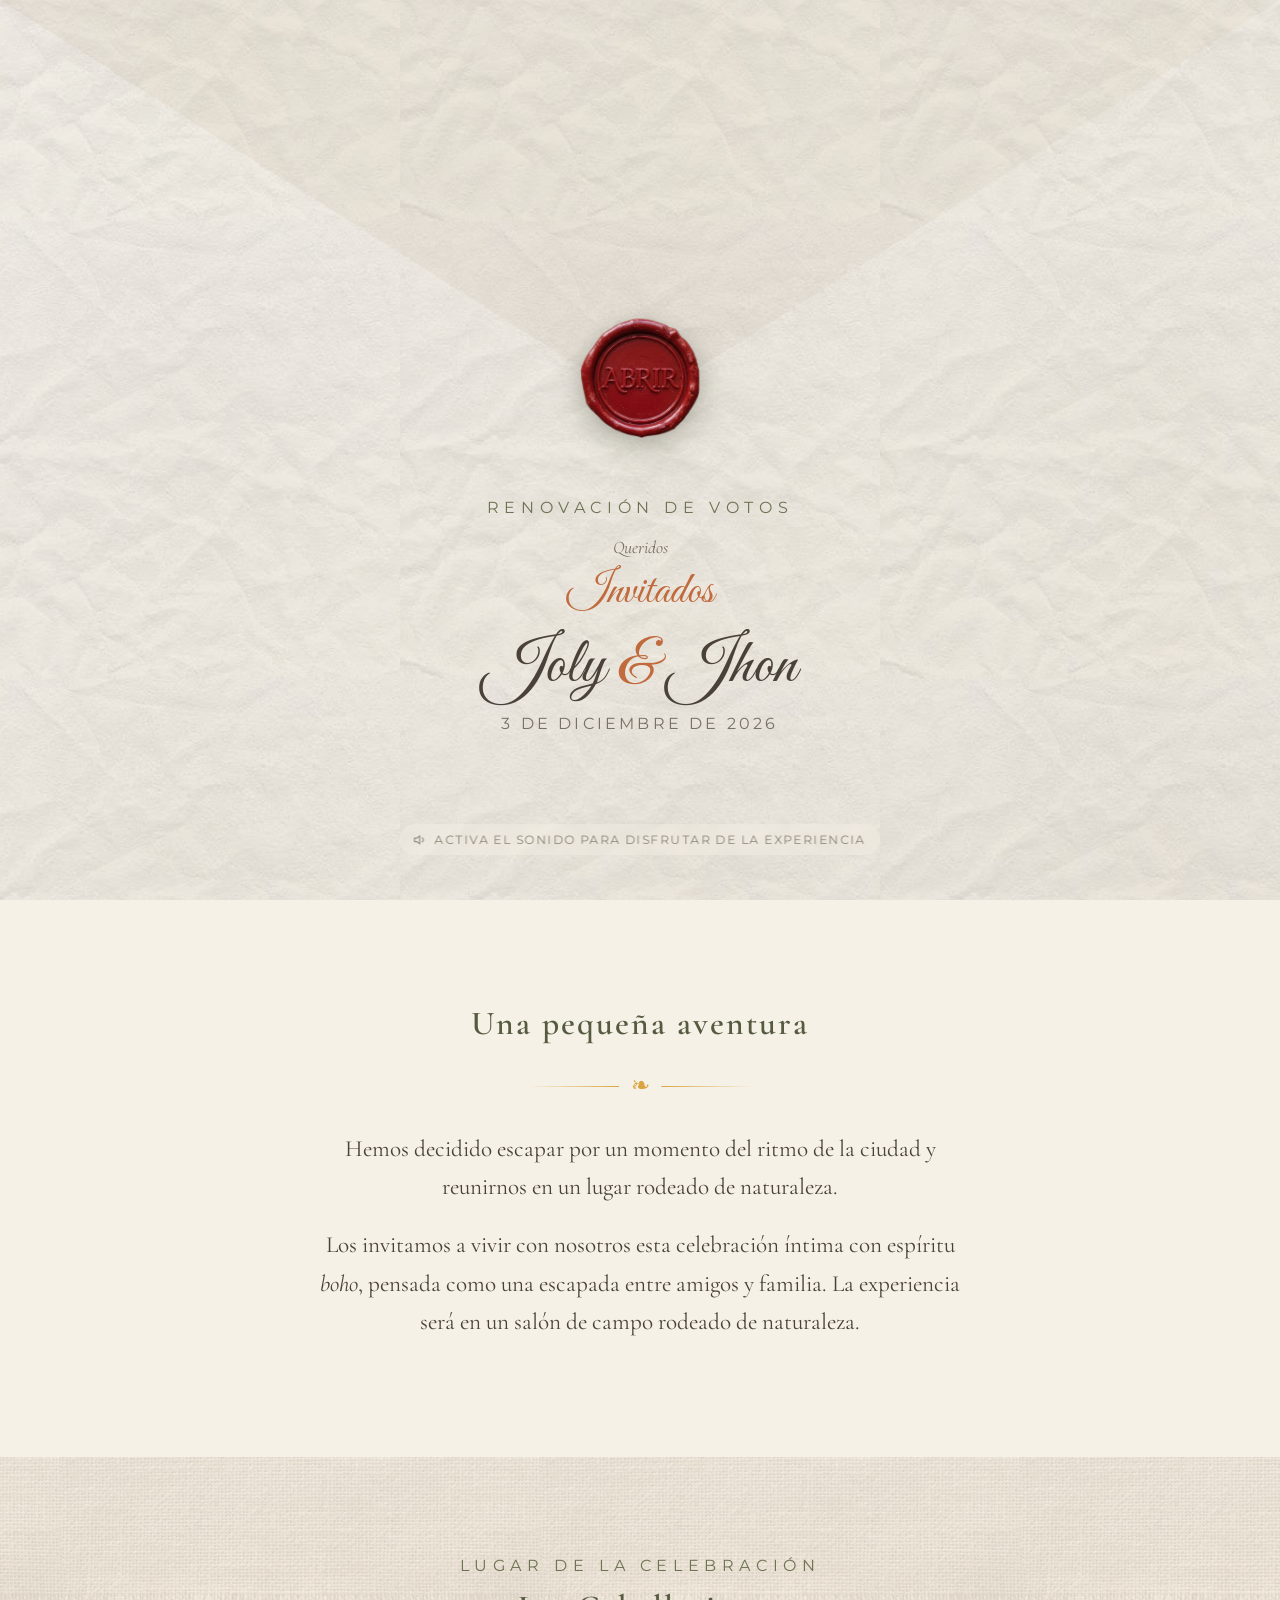
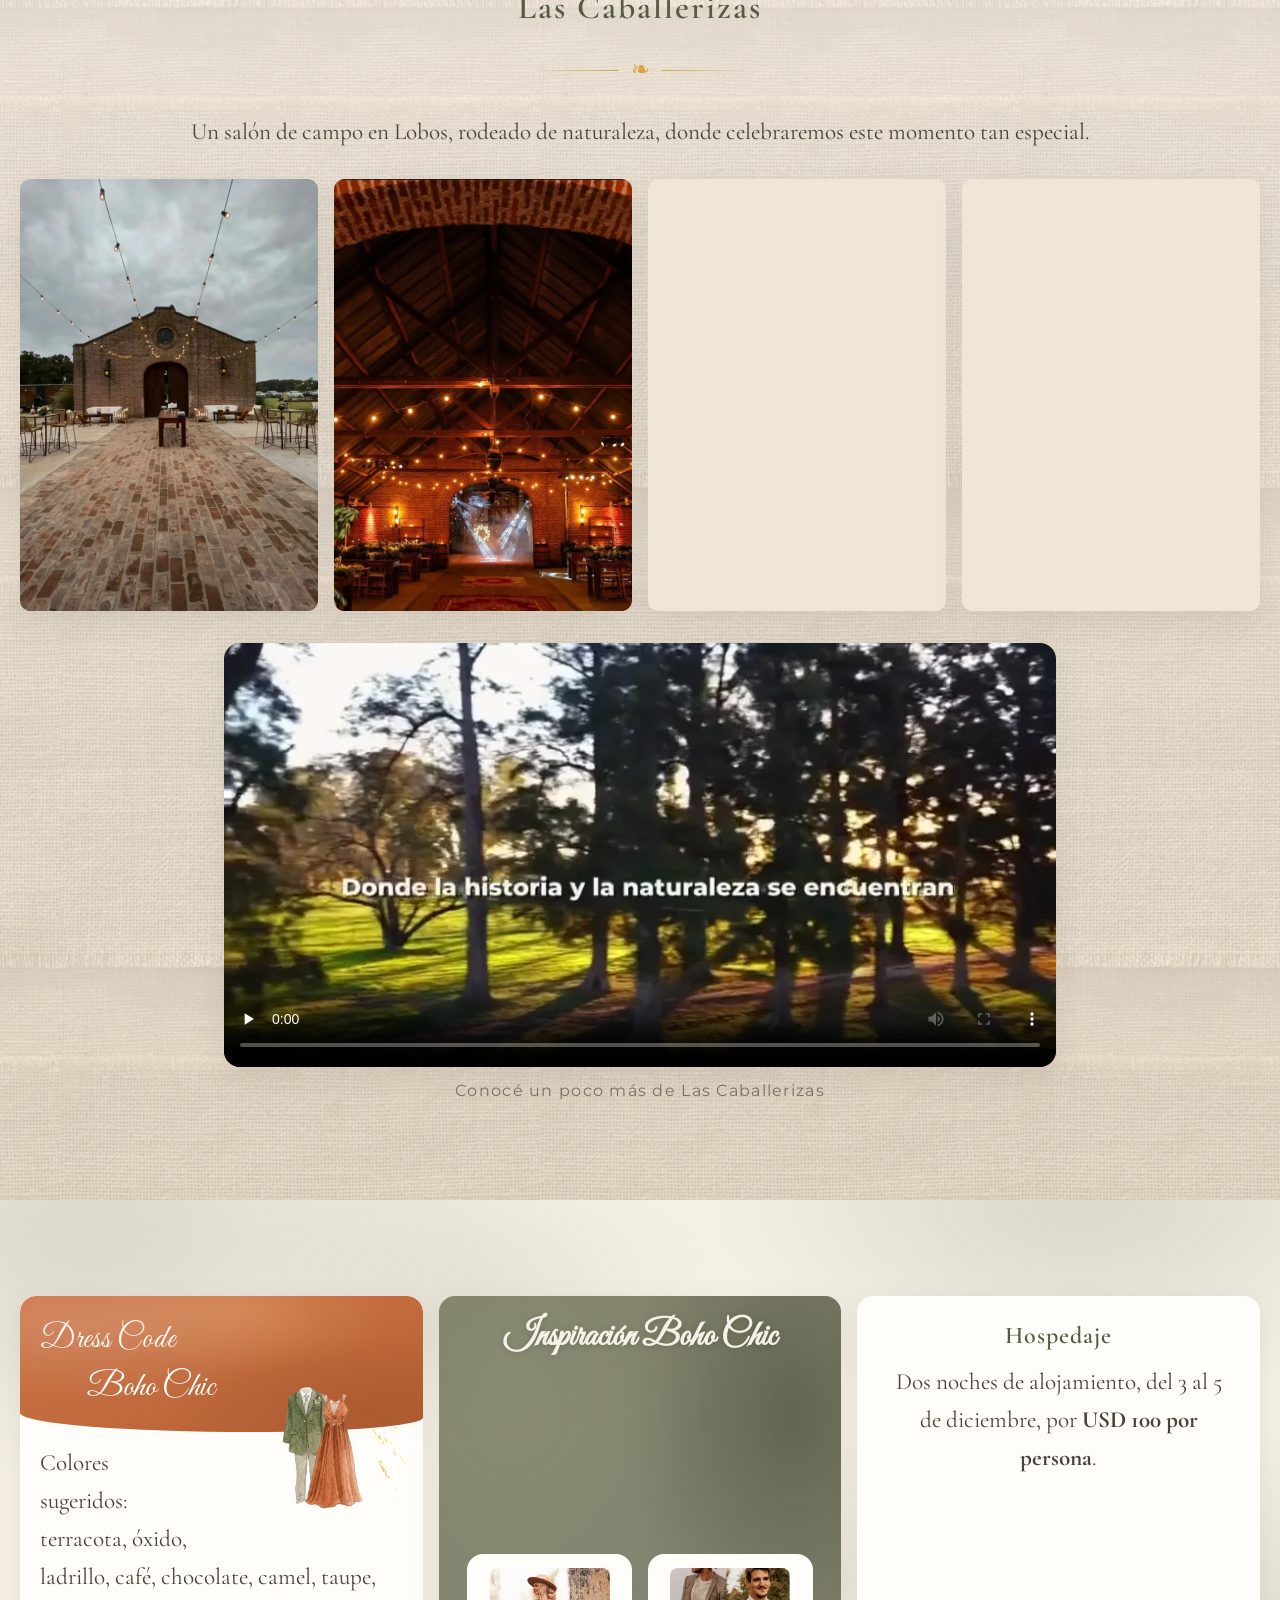
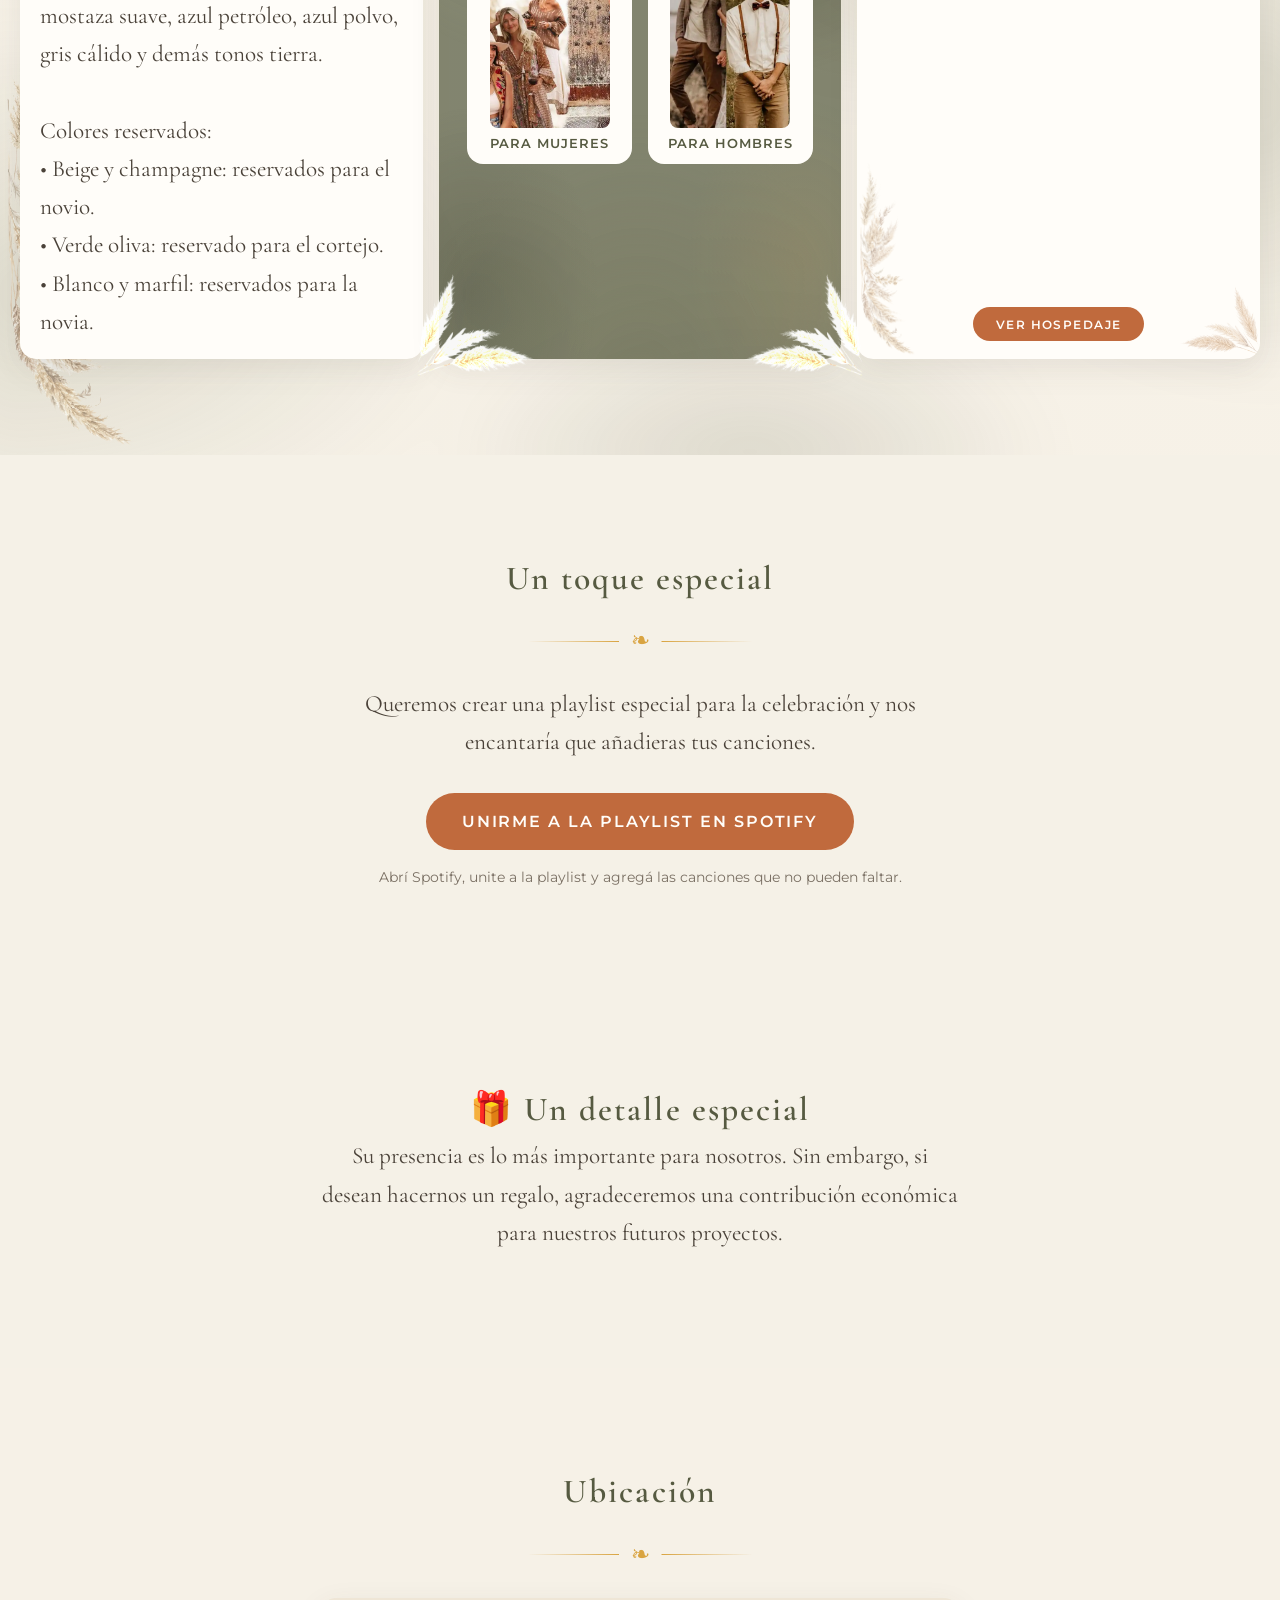
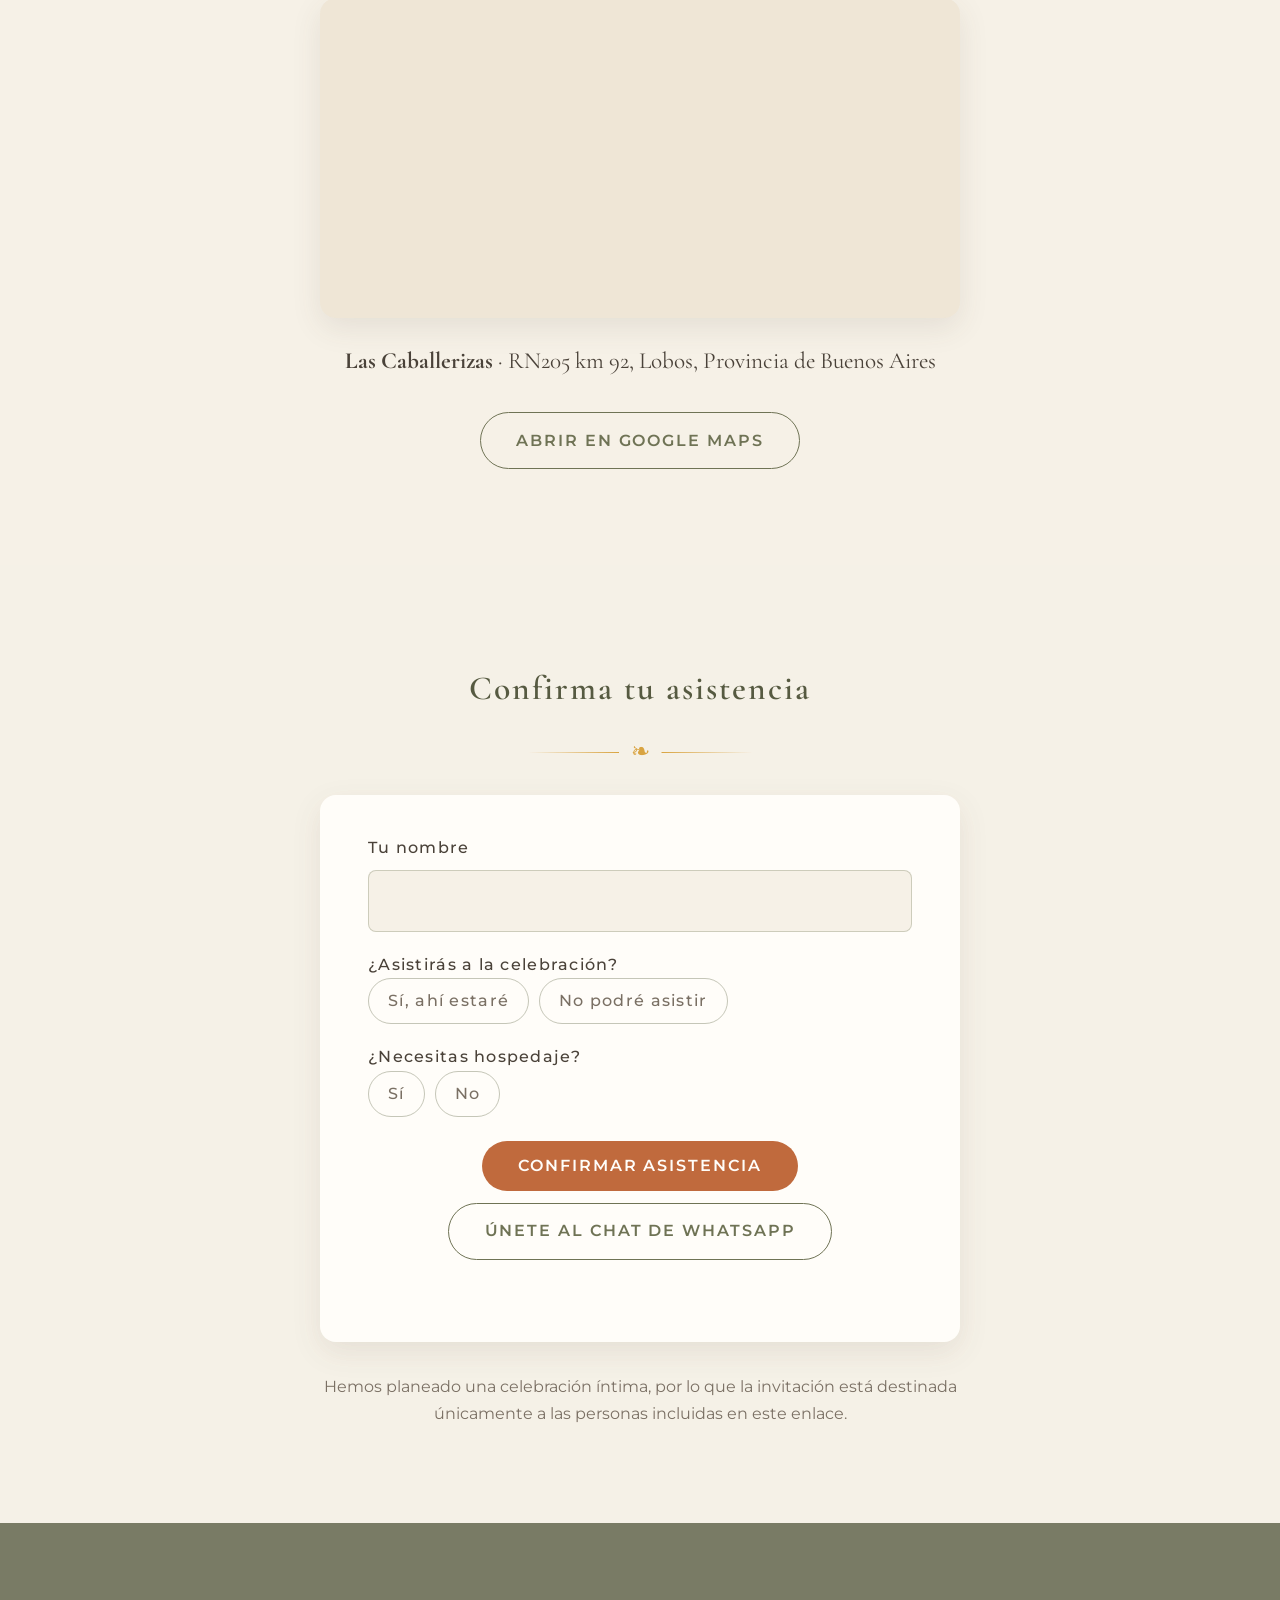
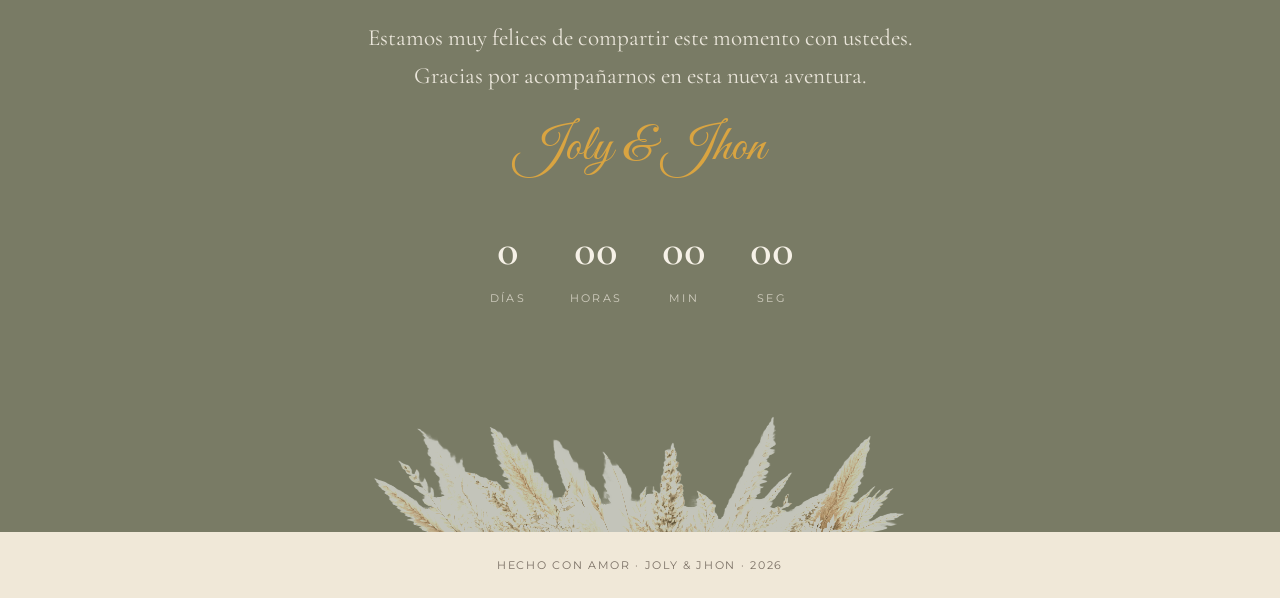
==== commit dfc34a87: "amount changed" ====
--- a/index.html
+++ b/index.html
@@ -33,6 +33,7 @@
   <link href="https://fonts.googleapis.com/css2?family=Great+Vibes&family=Cormorant+Garamond:ital,wght@0,400;0,500;0,600;1,400&family=Montserrat:wght@400;500;600&display=swap" rel="stylesheet" />
 
   <link rel="stylesheet" href="css/styles.css" />
+  <link rel="icon" href="assets/sello.webp" type="image/webp" />
 </head>
 <body>
 
@@ -87,7 +88,7 @@
         <h1 class="hero__names">Joly <span class="amp">&amp;</span> Jhon</h1>
         <p class="hero__date">3 de diciembre de 2026</p>
         <p class="hero__schedule">
-          Hora de llegada 15:00hs · Comienzo de ceremonia 16:00hs
+          Hora de llegada 17:00 h · Comienzo de la ceremonia 17:45 h
         </p>
       </div>
       <figure class="hero__photo">
@@ -126,27 +127,35 @@
         <p class="section__text">
           Los invitamos a vivir con nosotros esta celebración íntima con espíritu
           <em>boho</em>, pensada como una escapada entre amigos y familia. La
-          experiencia será en un refugio natural.
-        </p>
-      </div>
-    </section>
-
-    <!-- ============ MÓDULO 2.5 · EL REFUGIO / HOSPEDAJE ============ -->
-    <section class="section section--venue" id="refugio">
+          experiencia será en un salón de campo rodeado de naturaleza.
+        </p>
+      </div>
+    </section>
+
+    <!-- ============ MÓDULO 2.5 · LUGAR DE LA CELEBRACIÓN ============ -->
+    <section class="section section--venue" id="lugar">
       <div class="container container--wide reveal">
-        <p class="eyebrow">Hospedaje</p>
-        <h2 class="section__title">El refugio</h2>
+        <p class="eyebrow">Lugar de la celebración</p>
+        <h2 class="section__title">Las Caballerizas</h2>
         <div class="divider" aria-hidden="true"><span>❧</span></div>
         <p class="section__text">
-          Un refugio natural con hospedaje tipo <strong>glamping</strong>,
-          rodeado de naturaleza, donde celebraremos y pasaremos la noche juntos.
+          Un salón de campo en Lobos, rodeado de naturaleza, donde celebraremos
+          este momento tan especial.
         </p>
         <div class="venue__gallery">
-          <img src="assets/hospedaje/01.webp" alt="Vista del refugio natural" loading="lazy" decoding="async" />
-          <img src="assets/hospedaje/02.webp" alt="Espacio exterior del alojamiento" loading="lazy" decoding="async" />
-          <img src="assets/hospedaje/03.webp" alt="Detalle del alojamiento" loading="lazy" decoding="async" />
-          <img src="assets/hospedaje/04.webp" alt="Entorno natural del refugio" loading="lazy" decoding="async" />
-        </div>
+          <img src="assets/venue/exterior.webp" alt="Exterior de Las Caballerizas" width="1200" height="1579" loading="lazy" decoding="async" />
+          <img src="assets/venue/ceremonia.webp" alt="Salón de Las Caballerizas preparado para una ceremonia" width="1200" height="1043" loading="lazy" decoding="async" />
+          <img src="assets/venue/recepcion.webp" alt="Interior de Las Caballerizas preparado para una recepción" width="1200" height="1194" loading="lazy" decoding="async" />
+          <img src="assets/venue/pista-baile.webp" alt="Pista de baile de Las Caballerizas" width="722" height="709" loading="lazy" decoding="async" />
+        </div>
+        <figure class="venue__video">
+          <video id="venue-video" controls playsinline preload="none"
+                 poster="assets/venue/video-preview.webp">
+            <source src="assets/venue/las-caballerizas.mp4" type="video/mp4" />
+            Tu navegador no puede reproducir este video.
+          </video>
+          <figcaption>Conocé un poco más de Las Caballerizas</figcaption>
+        </figure>
       </div>
     </section>
 
@@ -208,8 +217,8 @@
             <div class="card__floral card__floral--br" aria-hidden="true"><img src="assets/trigo_top_der.webp" alt=""/></div>
             <h2 class="card__title">Hospedaje</h2>
             <p class="card__text">
-              Un refugio natural contará con hospedaje disponible para una
-              experiencia en la naturaleza.
+              Dos noches de alojamiento, del 3 al 5 de diciembre, por
+              <strong>USD 100 por persona</strong>.
             </p>
             <!-- Si hay link externo del lugar, añadirlo como enlace dentro del modal -->
             <button type="button" class="btn btn--primary" data-modal-open="modal-hospedaje">
@@ -254,15 +263,16 @@
 
         <div class="map">
           <iframe
-            title="Mapa del evento"
-            src="https://www.google.com/maps/embed?pb=!1m18!1m12!1m3!1d3256.5431763482015!2d-59.134680700000004!3d-35.2924826!2m3!1f0!2f0!3f0!3m2!1i1024!2i768!4f13.1!3m3!1m2!1s0x95bda7a54536051d%3A0x1d90b97d9a7aa468!2sREFUGIO%20Natural%20Glamping!5e0!3m2!1sen!2sar!4v1785101603915!5m2!1sen!2sar"
+            title="Mapa de Las Caballerizas en Lobos"
+            src="https://www.google.com/maps?q=Las%20Caballerizas%20Sal%C3%B3n%20de%20Bodas%20y%20Eventos%20de%20Campo%20en%20Lobos%2C%20RN205%20km%2092%2C%20Lobos%2C%20Buenos%20Aires&amp;output=embed"
             style="border:0;"
             allowfullscreen=""
             loading="lazy"
             referrerpolicy="strict-origin-when-cross-origin"></iframe>
         </div>
 
-        <a href="https://maps.app.goo.gl/XvCeCrYupLL5ztzm9?g_st=ic" class="btn btn--outline" target="_blank" rel="noopener">Abrir en Google Maps</a>
+        <p class="section__text"><strong>Las Caballerizas</strong> · RN205 km 92, Lobos, Provincia de Buenos Aires</p>
+        <a href="https://www.google.com/maps?q=Las+Caballerizas+%7C+Sal%C3%B3n+de+Bodas+y+Eventos+de+Campo+en+Lobos,+pegado+a+las+vias+de+ferrocarril+Se+ingresa+por+la+calle+pegada+a+las+vias.+Hay+un+arco+con+un+cartel+de+Caballerizas,+RN205+km+92,+B7240+Lobos,+Provincia+de+Buenos+Aires&amp;ftid=0x95bd032c6ae3858d:0x96880fc339aaa619&amp;entry=gps&amp;shh=CAE&amp;lucs=,94297699,100795621,94231188,94280568,47071704,94218641,100808659,94282134,94286869,100820247,100822504&amp;g_ep=CAISEjI2LjM3LjIuOTc3MTgxMTk2MBgAIIgnKmcsOTQyOTc2OTksMTAwNzk1NjIxLDk0MjMxMTg4LDk0MjgwNTY4LDQ3MDcxNzA0LDk0MjE4NjQxLDEwMDgwODY1OSw5NDI4MjEzNCw5NDI4Njg2OSwxMDA4MjAyNDcsMTAwODIyNTA0QgJBUg%3D%3D&amp;skid=81939e0f-9353-4b0c-8bd3-31bf50fe7904&amp;g_st=ic" class="btn btn--outline" target="_blank" rel="noopener">Abrir en Google Maps</a>
       </div>
     </section>
 
@@ -321,7 +331,7 @@
         </p>
         <p class="section__script">Joly &amp; Jhon</p>
 
-        <div class="countdown" id="countdown" data-target="2026-12-03T00:00:00">
+        <div class="countdown" id="countdown" data-target="2026-12-03T17:45:00-03:00">
           <div class="countdown__item"><span class="countdown__num" data-unit="days">0</span><span class="countdown__label">días</span></div>
           <div class="countdown__item"><span class="countdown__num" data-unit="hours">0</span><span class="countdown__label">horas</span></div>
           <div class="countdown__item"><span class="countdown__num" data-unit="minutes">0</span><span class="countdown__label">min</span></div>
@@ -344,32 +354,34 @@
     <div class="modal__dialog">
       <button type="button" class="modal__close" data-modal-close
               aria-label="Cerrar">✕</button>
-      <h2 class="modal__title" id="modal-hospedaje-title">🏕️ Hospedaje</h2>
+      <h2 class="modal__title" id="modal-hospedaje-title">Hospedaje</h2>
       <div class="modal__body modal__body--lodging">
         <p class="modal__lead">
-          Para quienes deseen vivir la experiencia completa, el predio contará con
-          hospedaje tipo <strong>glamping</strong>.
-        </p>
-        <p>
-          Las carpas tienen capacidad para hasta <strong>4 personas</strong> y el valor
-          es de <strong>USD 195 + IVA por carpa</strong>, aproximadamente
-          <strong>USD 50 + IVA por persona</strong> si se comparte entre cuatro. También
-          es posible reservar una carpa completa para una, dos o tres personas,
-          abonando el valor total de la misma.
+          Para quienes deseen vivir la experiencia completa, habrá alojamiento
+          disponible por <strong>USD 100 por persona</strong>.
         </p>
         <div class="modal__includes">
           <p class="modal__includes-title">La tarifa incluye:</p>
           <ul>
-            <li>🍳 Desayuno.</li>
-            <li>🌿 Actividades del predio.</li>
-            <li>📶 Wi-Fi durante toda la estadía.</li>
+            <li>Dos noches de alojamiento.</li>
+            <li>Estadía del 3 al 5 de diciembre.</li>
+            <li>Salida el 5 de diciembre a las 10:00 h.</li>
           </ul>
         </div>
         <p class="modal__note">
-          Los pagos podrán realizarse a partir de <strong>septiembre</strong>. Toda la
-          información sobre reservas, medios de pago y organización del hospedaje será
-          compartida en el grupo de WhatsApp del evento.
-        </p>
+          La información sobre reservas, medios de pago y organización del hospedaje
+          será compartida en el grupo de WhatsApp del evento.
+        </p>
+        <div class="modal__gallery modal__gallery--lodging" aria-label="Fotos del hospedaje">
+          <img src="assets/hospedaje/casa-principal.webp" alt="Fachada de la casa de hospedaje" width="637" height="741" loading="lazy" decoding="async" />
+          <img src="assets/hospedaje/casa-jardin.webp" alt="Casa de hospedaje vista desde el jardín" width="520" height="608" loading="lazy" decoding="async" />
+          <img src="assets/hospedaje/sala-hogar.webp" alt="Sala de estar con hogar a leña" width="343" height="344" loading="lazy" decoding="async" />
+          <img src="assets/hospedaje/sala-comedor.webp" alt="Sala y comedor del hospedaje" width="331" height="329" loading="lazy" decoding="async" />
+          <img src="assets/hospedaje/sala-principal.webp" alt="Sala principal del hospedaje" width="330" height="287" loading="lazy" decoding="async" />
+          <img src="assets/hospedaje/casa-galeria.webp" alt="Galería y parque de la casa de hospedaje" width="578" height="608" loading="lazy" decoding="async" />
+          <img src="assets/hospedaje/anexo-jardin.webp" alt="Anexo del hospedaje junto al jardín" width="329" height="327" loading="lazy" decoding="async" />
+          <img src="assets/hospedaje/el-rancho.webp" alt="Auto antiguo y cartel de El Rancho" width="531" height="619" loading="lazy" decoding="async" />
+        </div>
       </div>
     </div>
   </div>
--- a/css/styles.css
+++ b/css/styles.css
@@ -370,6 +370,9 @@
     radial-gradient(ellipse at 50% 0%, rgba(217, 164, 65, 0.10), transparent 60%),
     rgba(246, 241, 231, 0.70);
 }
+/* El hero recibe foco al cerrar el sobre; evita el contorno del navegador
+   sobre este destino estructural sin ocultar focos de controles interactivos. */
+.hero[tabindex="-1"]:focus { outline: none; }
 .hero__content {
   position: relative;
   z-index: 1;
@@ -493,7 +496,7 @@
   text-align: center;
 }
 
-/* Sección "El refugio": fondo de arpillera (saco) con veladura
+/* Sección del lugar: fondo de arpillera (saco) con veladura
    color lino para mantener la legibilidad y la paleta boho. */
 .section--venue {
   background:
@@ -504,11 +507,13 @@
 .venue__gallery {
   display: grid;
   grid-template-columns: repeat(2, 1fr);
+  grid-auto-rows: clamp(12rem, 55vw, 27rem);
   gap: clamp(0.6rem, 2.5vw, 1rem);
   margin-top: 1.75rem;
 }
 .venue__gallery img {
   width: 100%;
+  height: 100%;
   aspect-ratio: 4 / 5;
   object-fit: cover;
   border-radius: calc(var(--radius) / 1.5);
@@ -518,6 +523,27 @@
   transition: transform 0.3s ease;
 }
 .venue__gallery img:hover { transform: scale(1.02); }
+
+.venue__video {
+  width: min(100%, 52rem);
+  margin: 2rem auto 0;
+}
+.venue__video video {
+  display: block;
+  width: 100%;
+  aspect-ratio: 848 / 432;
+  object-fit: cover;
+  border-radius: var(--radius);
+  background: var(--color-ink);
+  box-shadow: var(--shadow-soft);
+}
+.venue__video figcaption {
+  margin-top: 0.65rem;
+  font-family: var(--font-sans);
+  font-size: var(--fs-small);
+  letter-spacing: 0.08em;
+  color: var(--color-ink-soft);
+}
 .section--tinted { background: rgba(246, 241, 231, 0.70); } /* mismo fondo y transparencia que el hero */
 .section--olive { background: rgba(86, 90, 65, 0.78); color: var(--color-linen); }
 .section--olive .section__title { color: var(--color-linen); }
@@ -1115,6 +1141,23 @@
   flex: none;
   width: 100%;
   aspect-ratio: 3 / 4;
+  object-fit: cover;
+  scroll-snap-align: none;
+}
+
+.modal__gallery--lodging {
+  display: grid;
+  grid-template-columns: repeat(2, minmax(0, 1fr));
+  grid-auto-rows: clamp(8rem, 32vw, 12rem);
+  gap: 0.75rem;
+  overflow: visible;
+  scroll-snap-type: none;
+}
+.modal__gallery--lodging img {
+  flex: none;
+  width: 100%;
+  height: 100%;
+  aspect-ratio: 1;
   object-fit: cover;
   scroll-snap-align: none;
 }
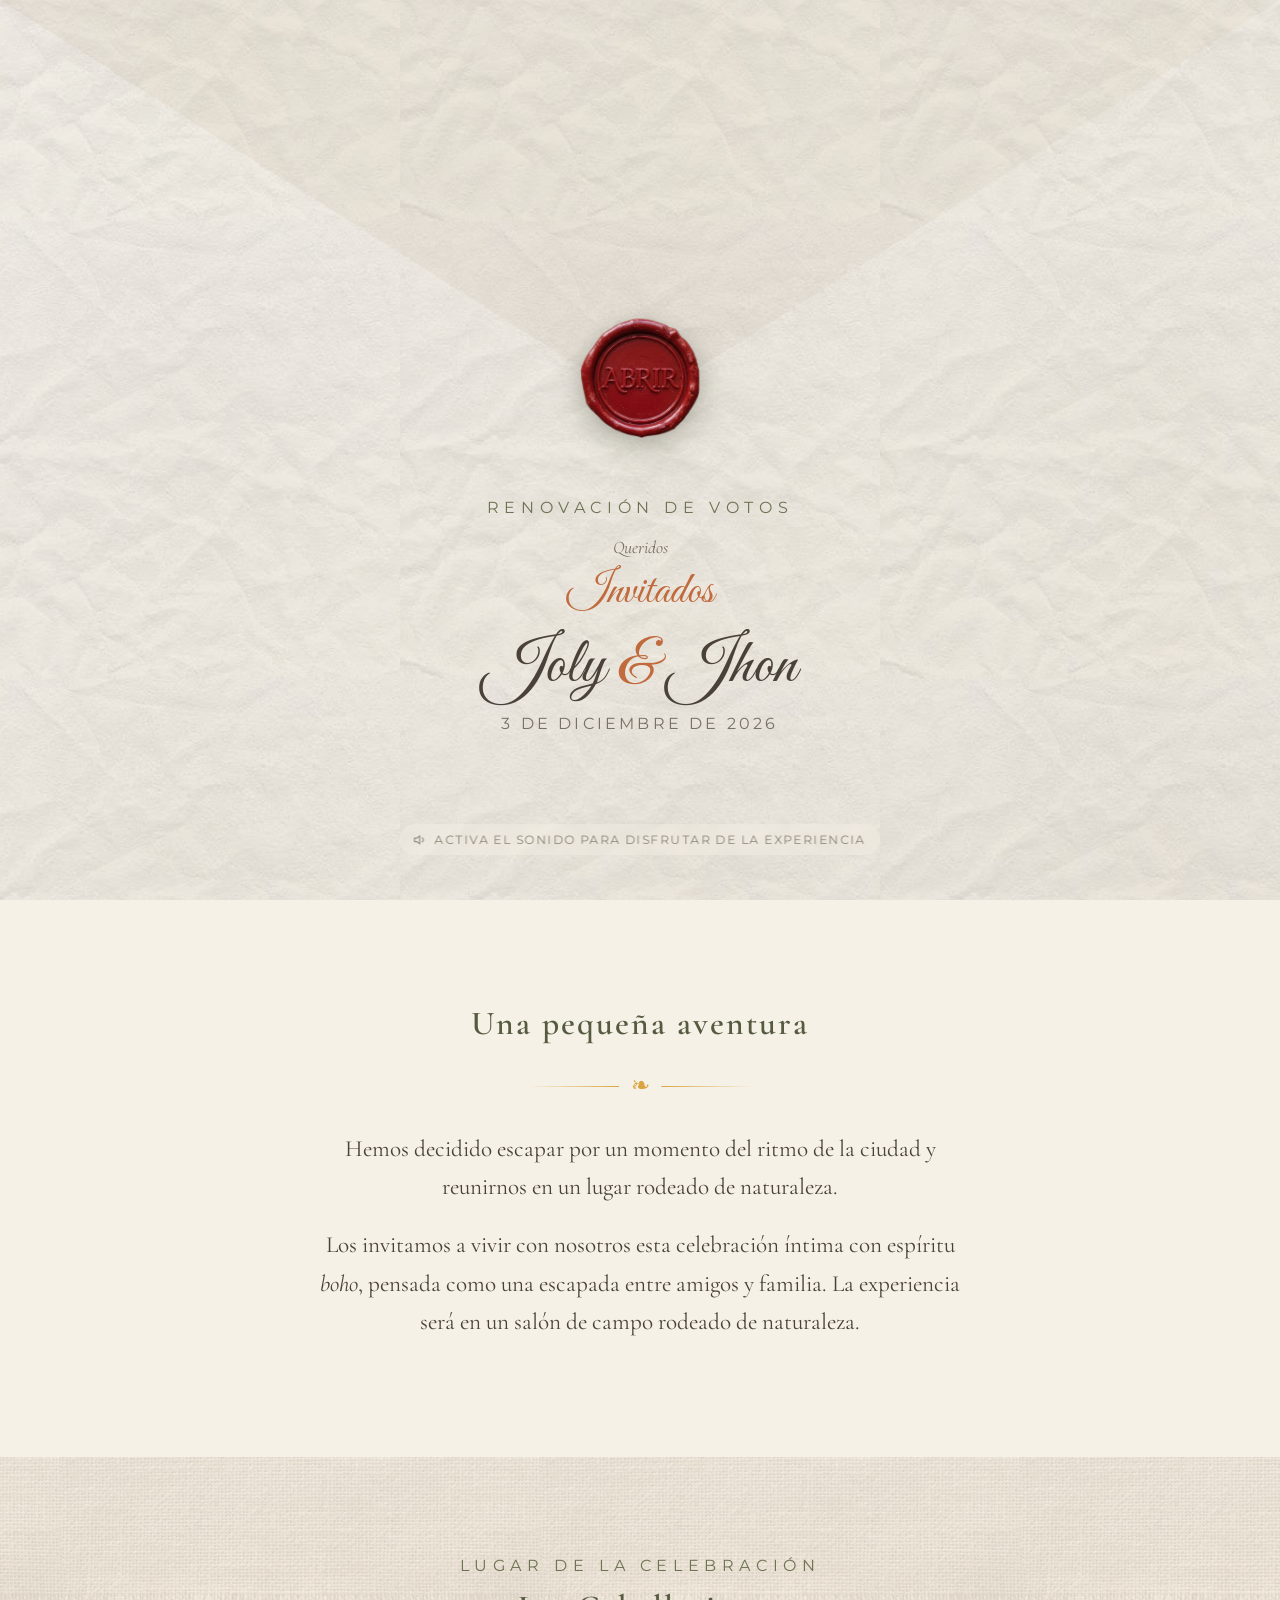
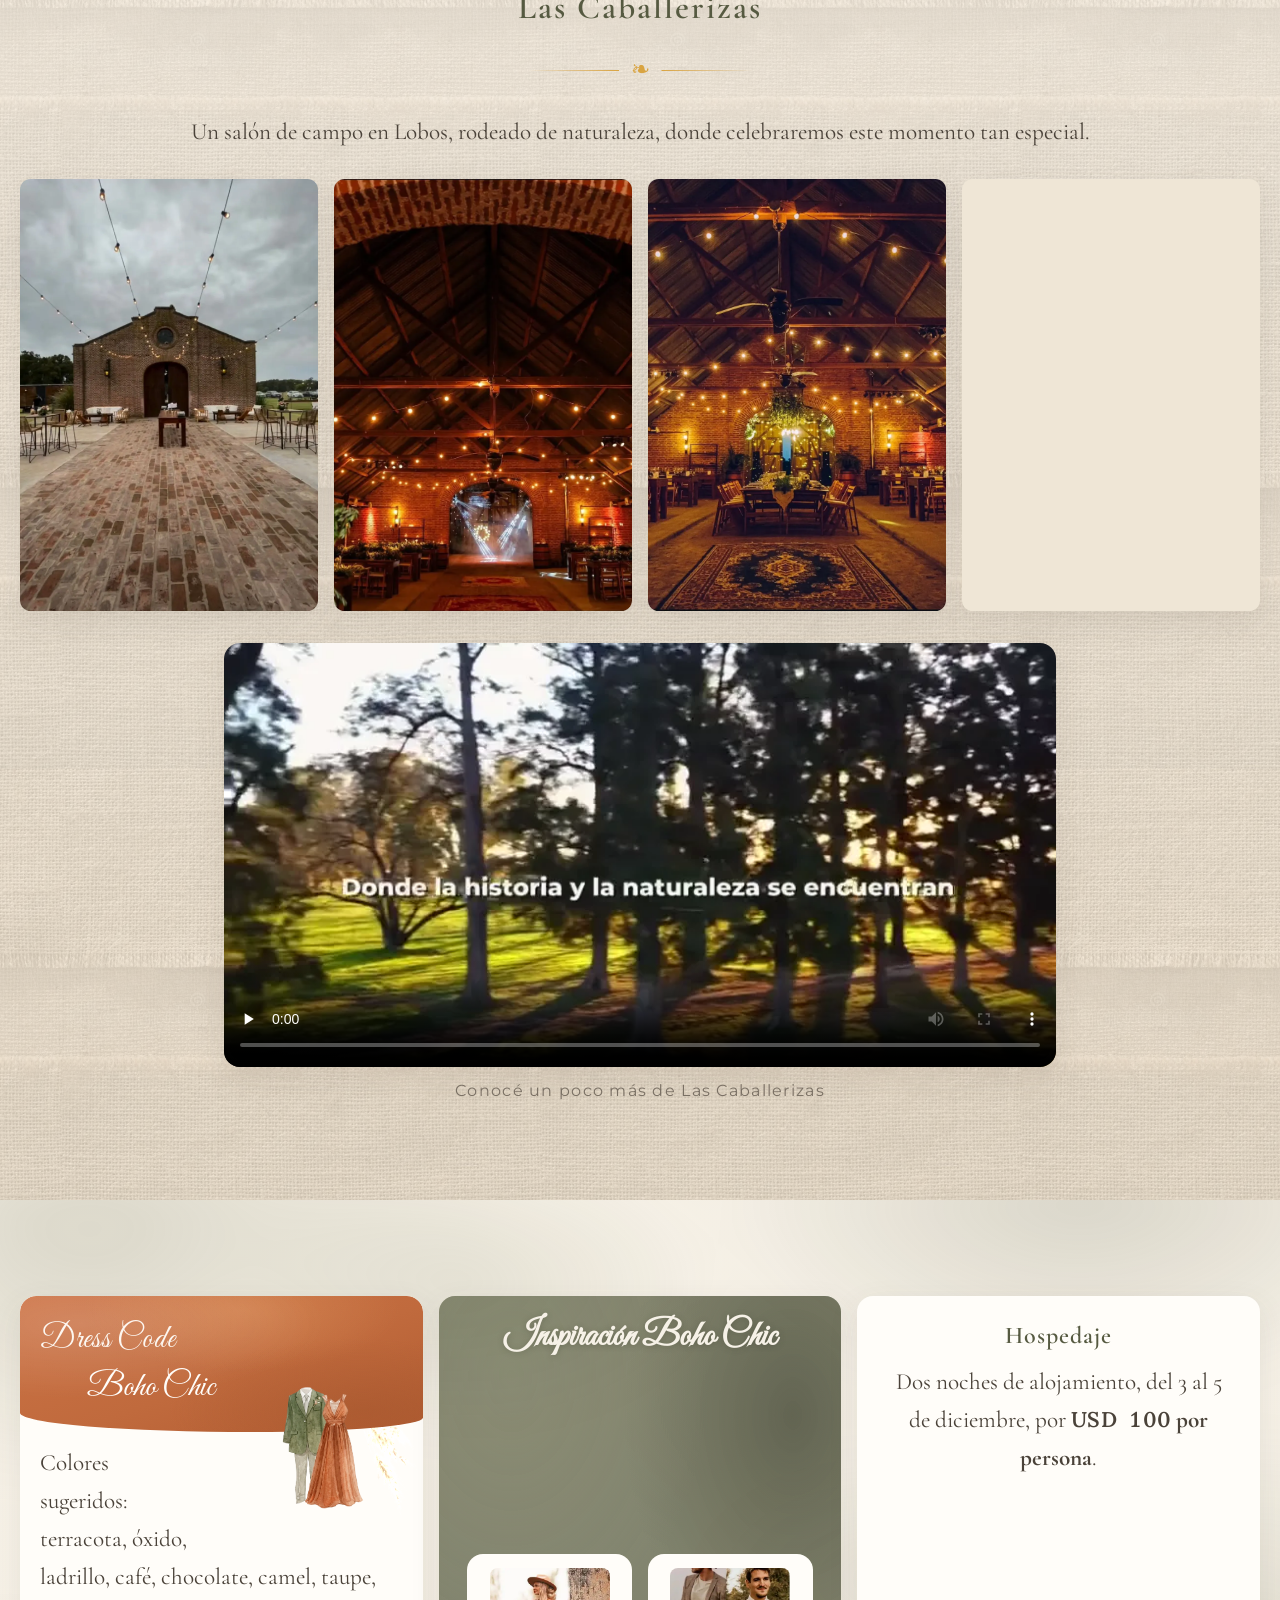
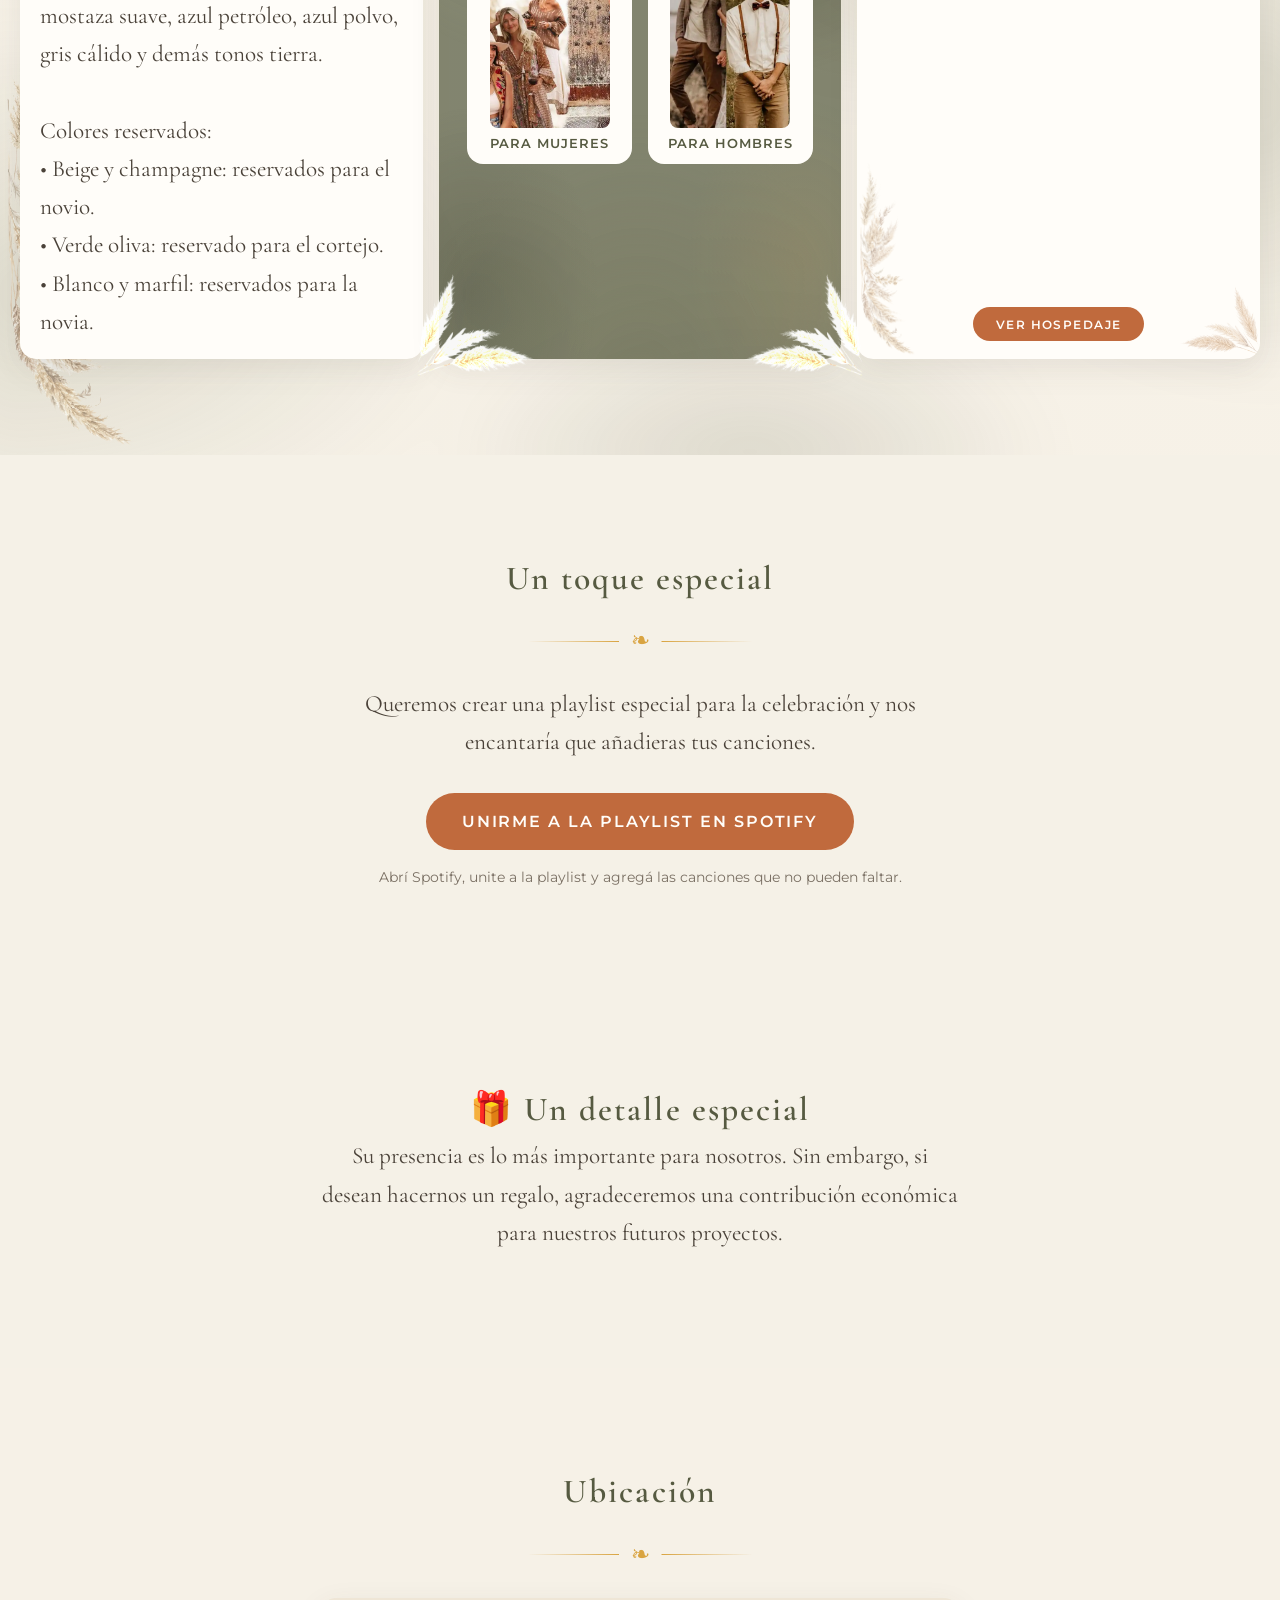
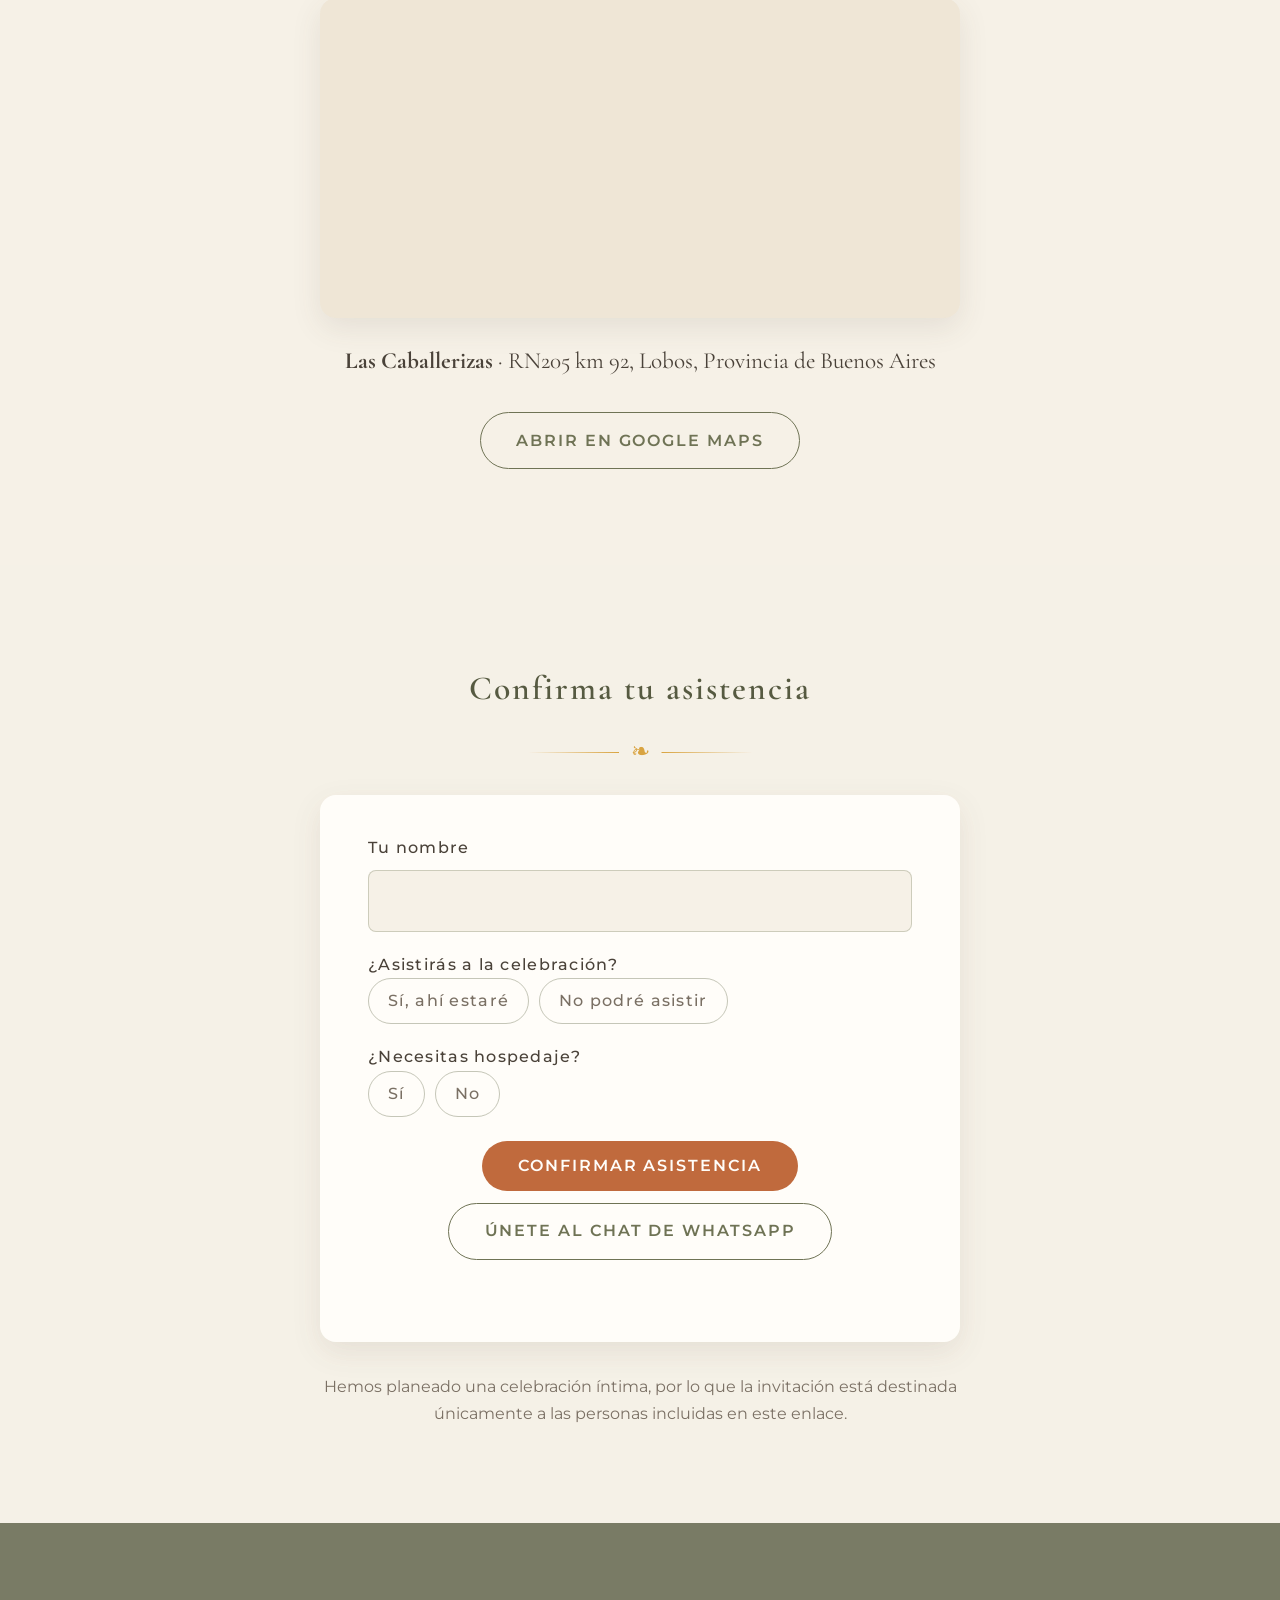
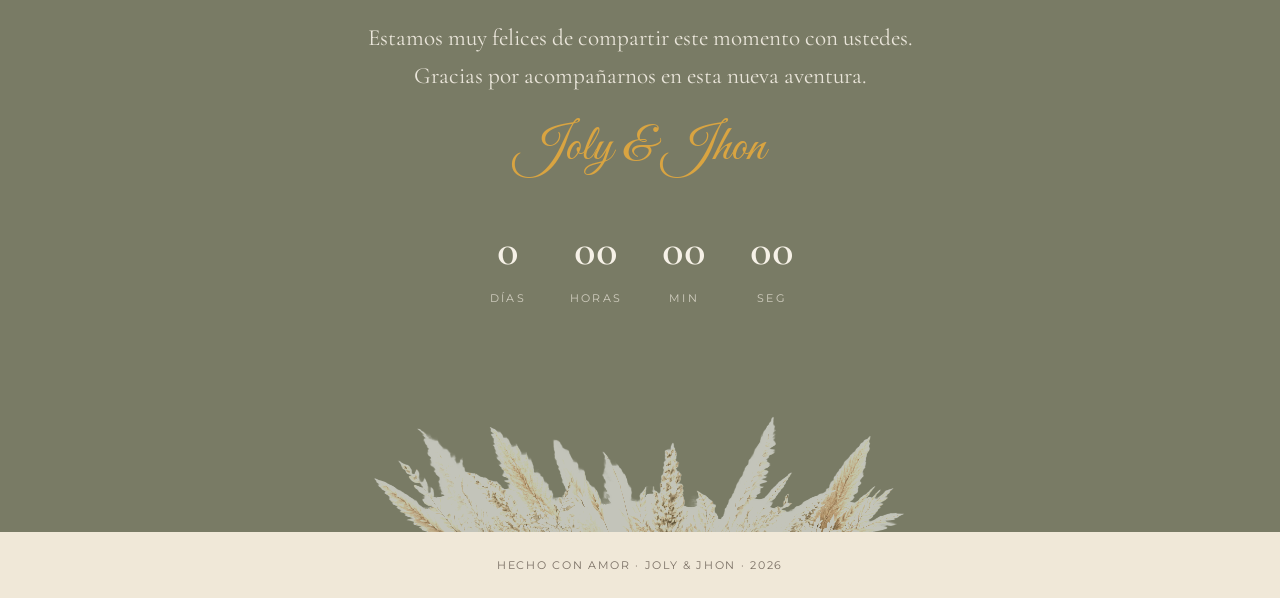
==== commit c7da83cd: "monto legible" ====
--- a/index.html
+++ b/index.html
@@ -30,7 +30,7 @@
   <!-- Fonts: script (nombres) + serif (texto) + sans (etiquetas) -->
   <link rel="preconnect" href="https://fonts.googleapis.com" />
   <link rel="preconnect" href="https://fonts.gstatic.com" crossorigin />
-  <link href="https://fonts.googleapis.com/css2?family=Great+Vibes&family=Cormorant+Garamond:ital,wght@0,400;0,500;0,600;1,400&family=Montserrat:wght@400;500;600&display=swap" rel="stylesheet" />
+  <link href="https://fonts.googleapis.com/css2?family=Great+Vibes&family=Cormorant+Garamond:ital,wght@0,400;0,500;0,600;1,400&family=Lora:wght@600&family=Montserrat:wght@400;500;600&display=swap" rel="stylesheet" />
 
   <link rel="stylesheet" href="css/styles.css" />
   <link rel="icon" href="assets/sello.webp" type="image/webp" />
@@ -218,7 +218,7 @@
             <h2 class="card__title">Hospedaje</h2>
             <p class="card__text">
               Dos noches de alojamiento, del 3 al 5 de diciembre, por
-              <strong>USD 100 por persona</strong>.
+              <strong><span class="price">USD 100</span> por persona</strong>.
             </p>
             <!-- Si hay link externo del lugar, añadirlo como enlace dentro del modal -->
             <button type="button" class="btn btn--primary" data-modal-open="modal-hospedaje">
@@ -358,7 +358,7 @@
       <div class="modal__body modal__body--lodging">
         <p class="modal__lead">
           Para quienes deseen vivir la experiencia completa, habrá alojamiento
-          disponible por <strong>USD 100 por persona</strong>.
+          disponible por <strong><span class="price">USD 100</span> por persona</strong>.
         </p>
         <div class="modal__includes">
           <p class="modal__includes-title">La tarifa incluye:</p>
--- a/css/styles.css
+++ b/css/styles.css
@@ -570,6 +570,13 @@
   margin-bottom: 1.25rem;
 }
 .section__text { margin-bottom: 1.25rem; }
+.price {
+  font-family: "Lora", Georgia, serif;
+  font-size: 0.92em;
+  font-weight: 600;
+  font-variant-numeric: lining-nums tabular-nums;
+  letter-spacing: 0.015em;
+}
 .section--olive .section__text { color: rgba(246, 241, 231, 0.9); }
 .section__note {
   margin-top: 2rem;
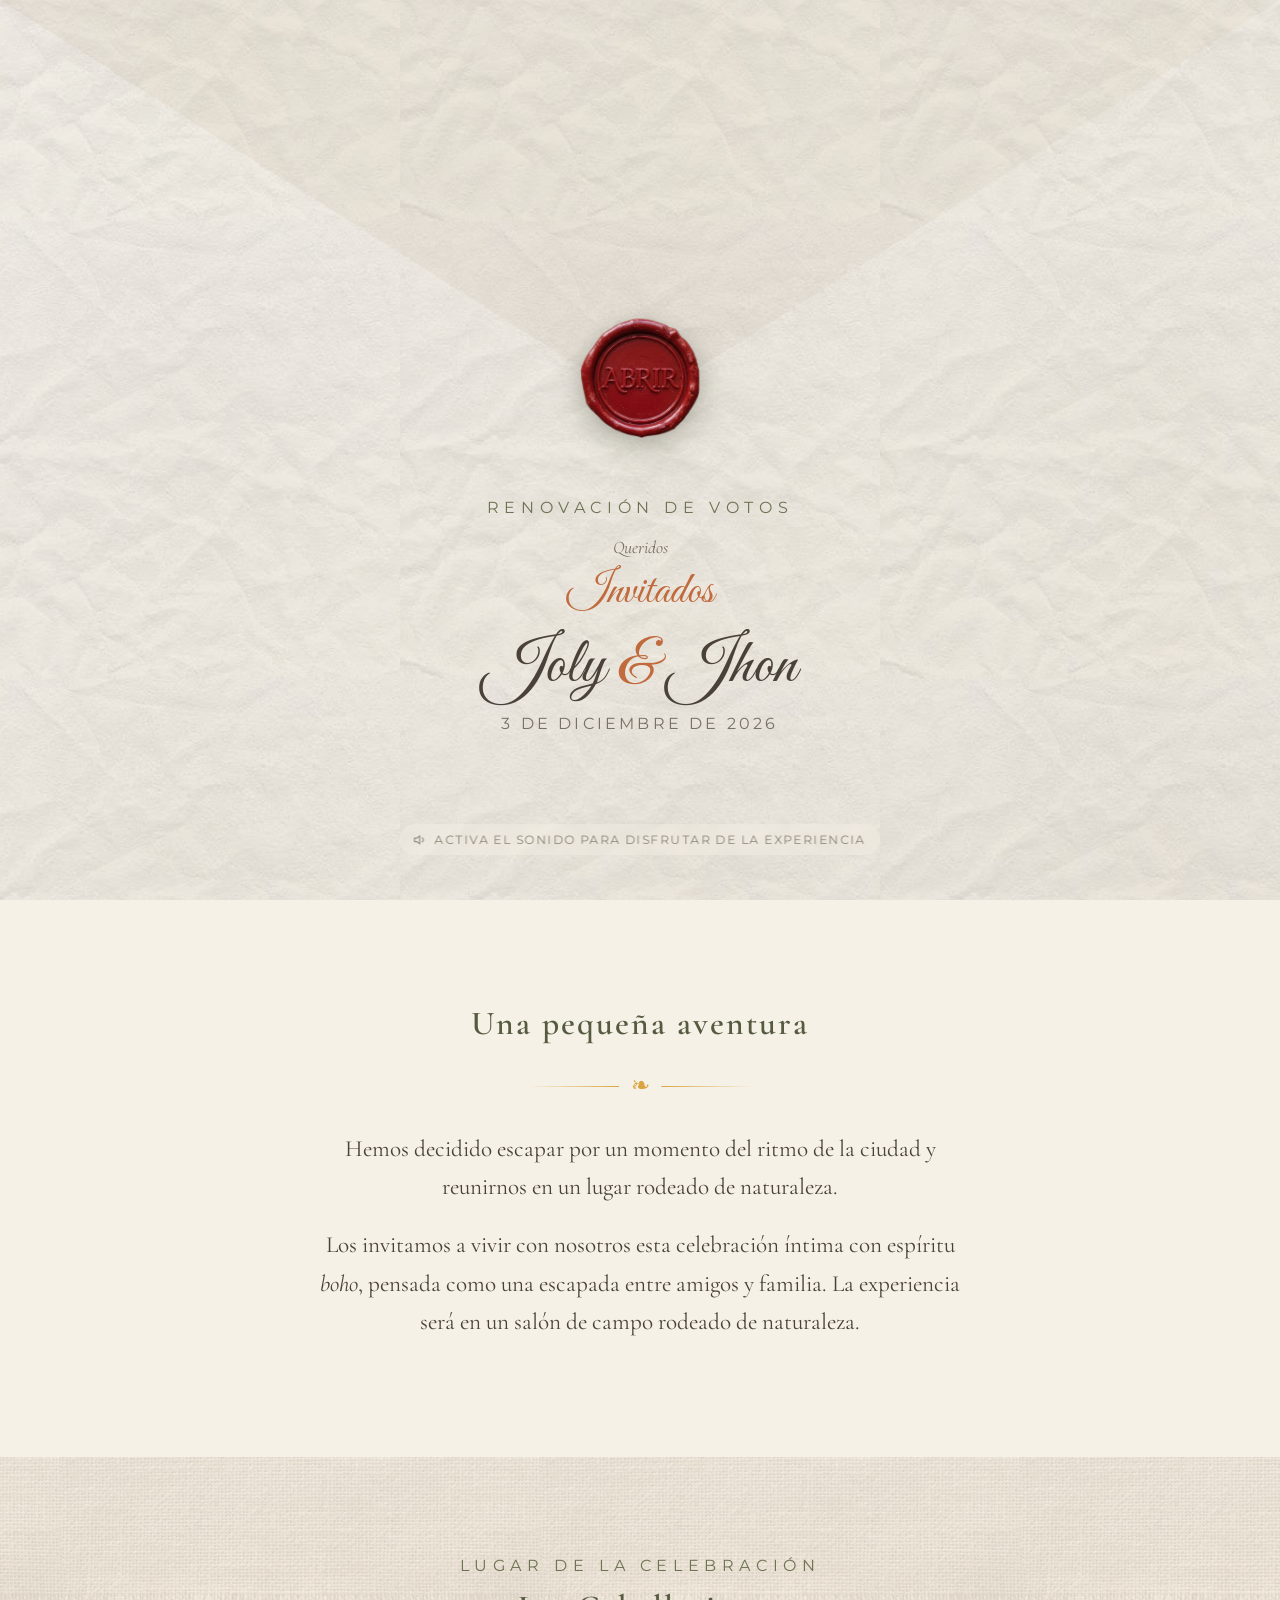
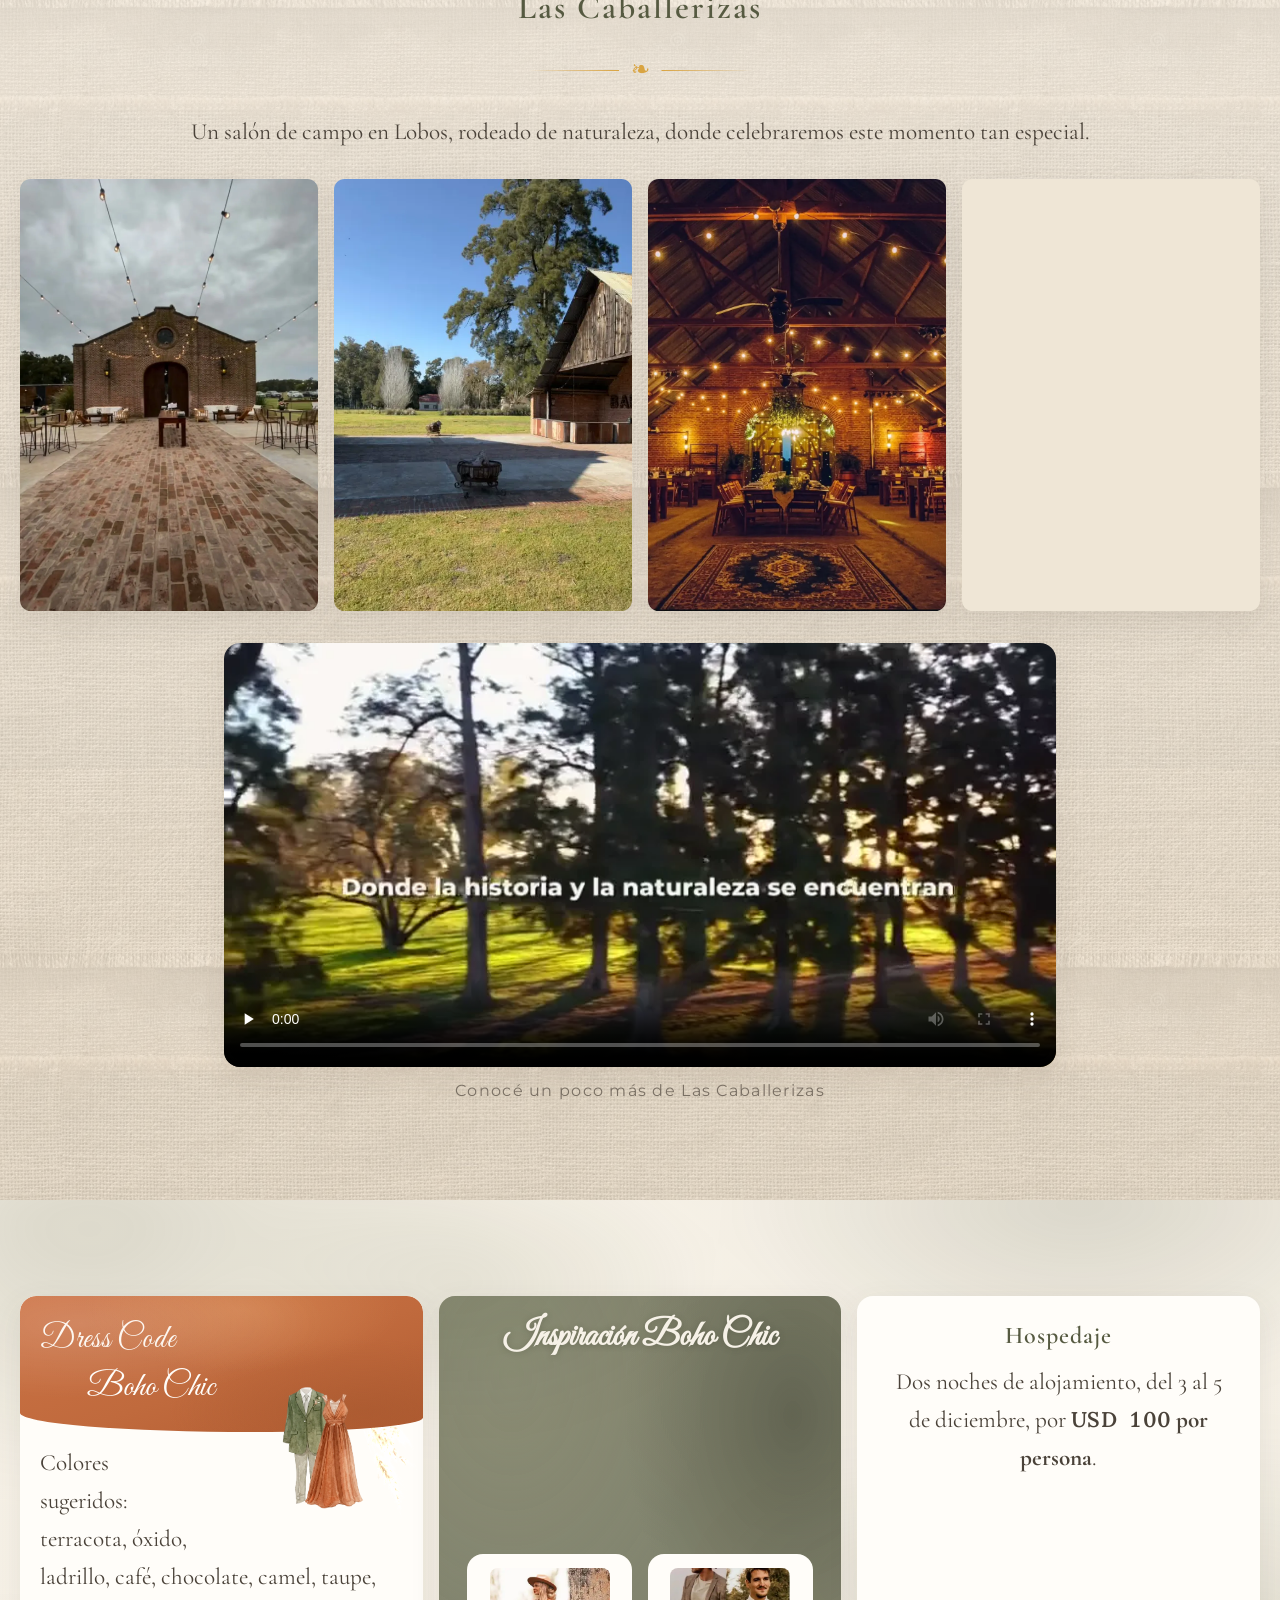
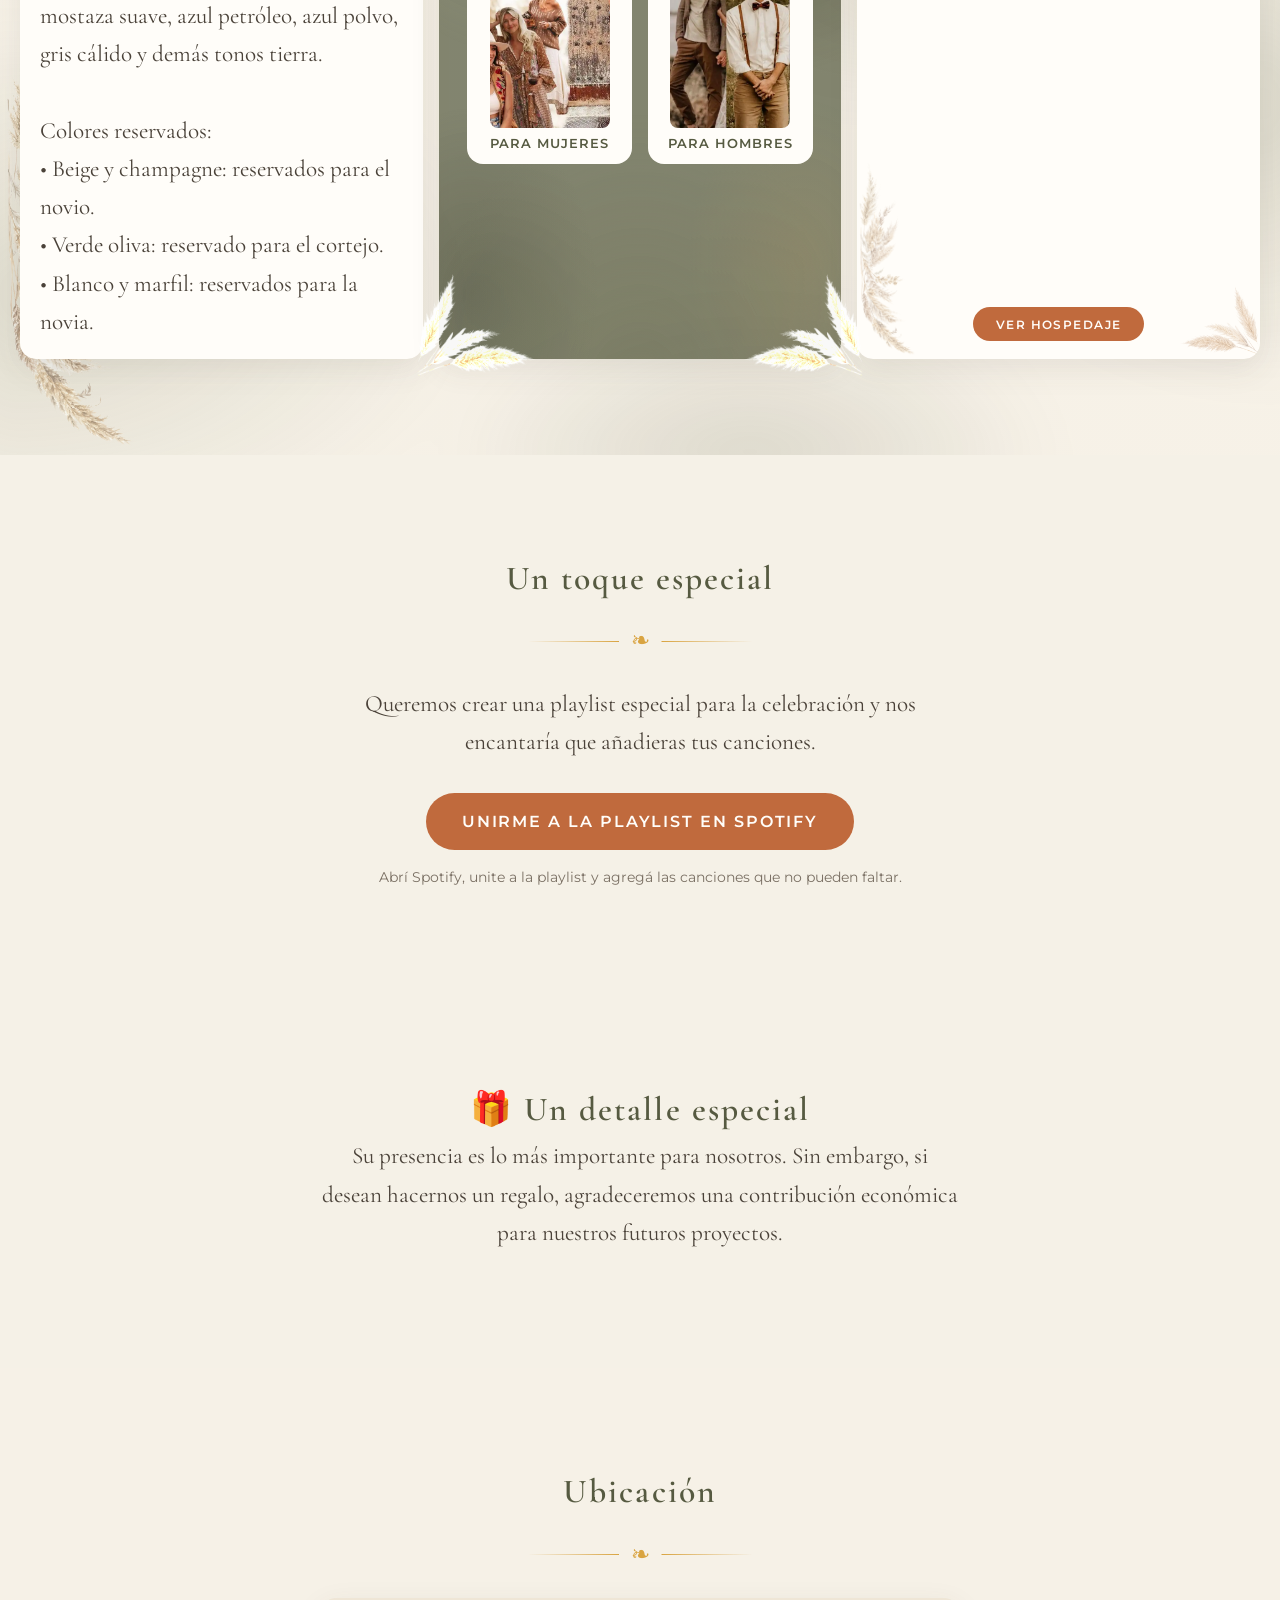
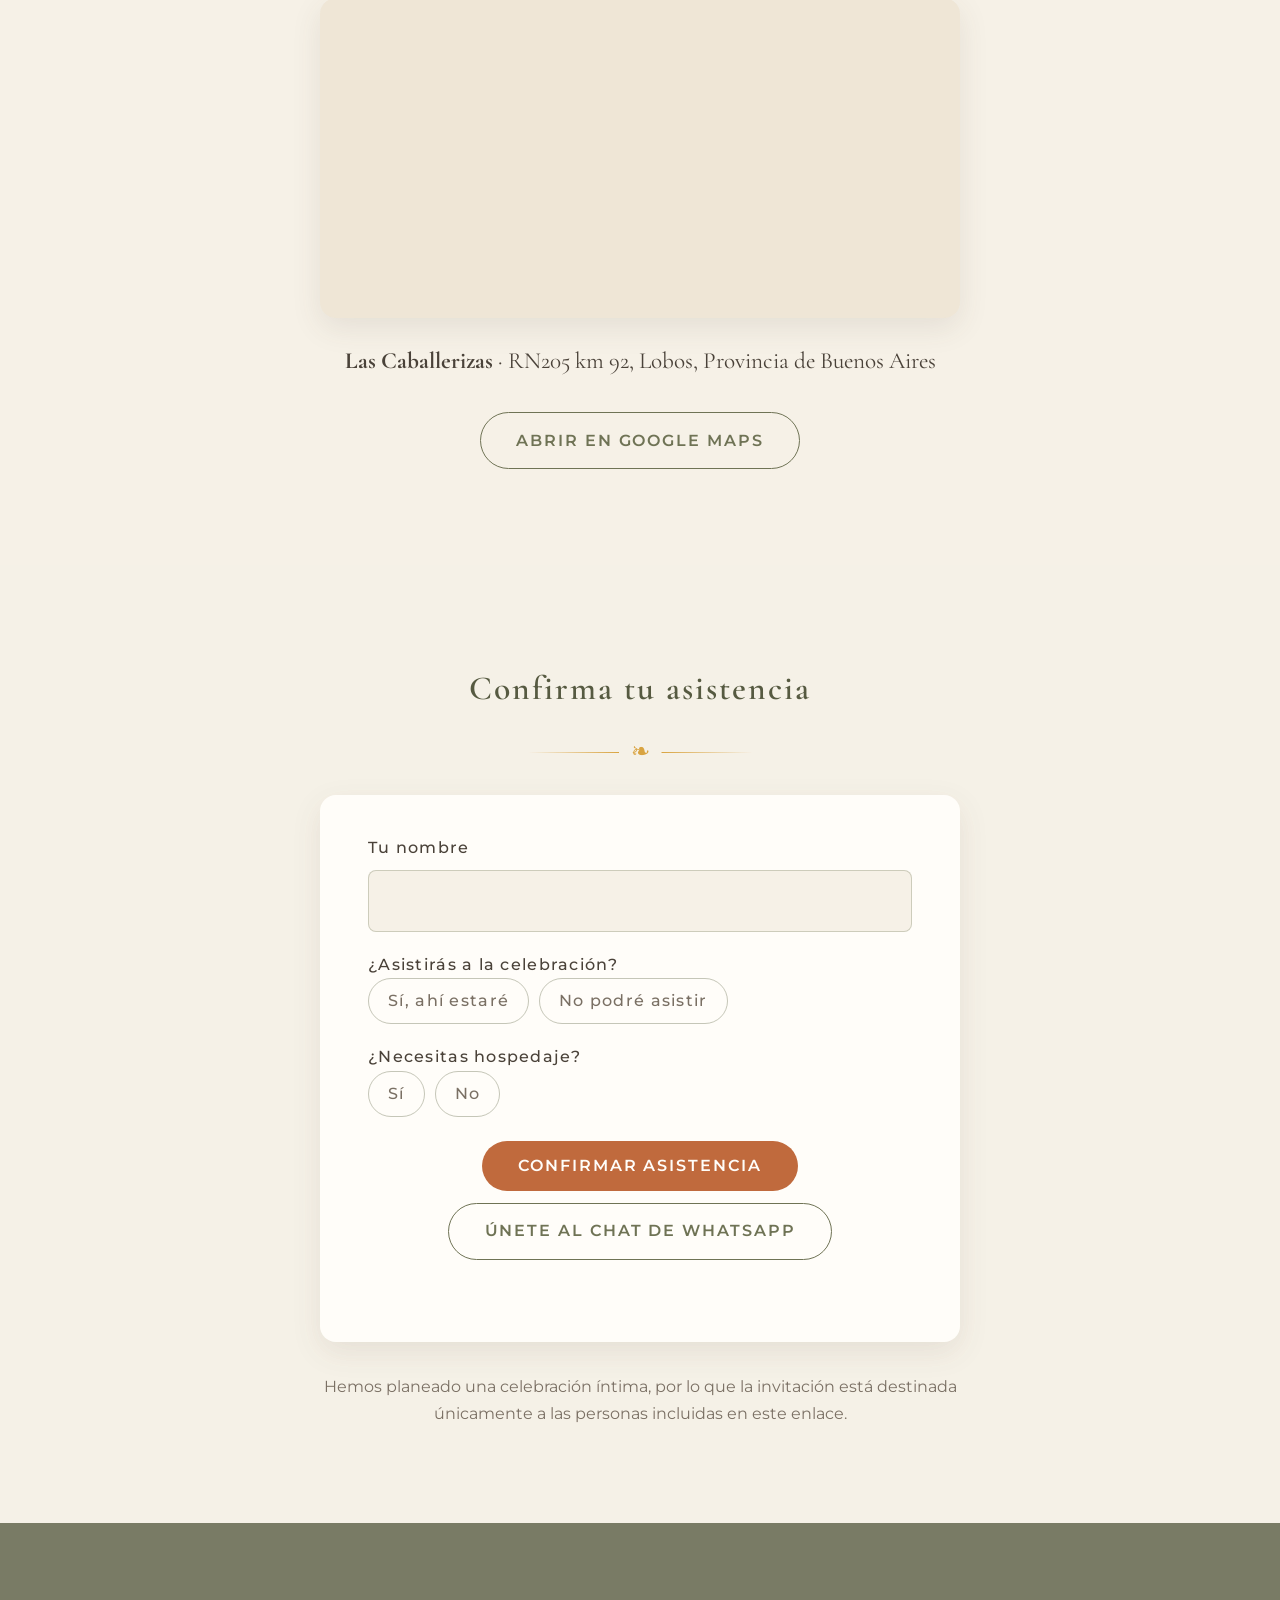
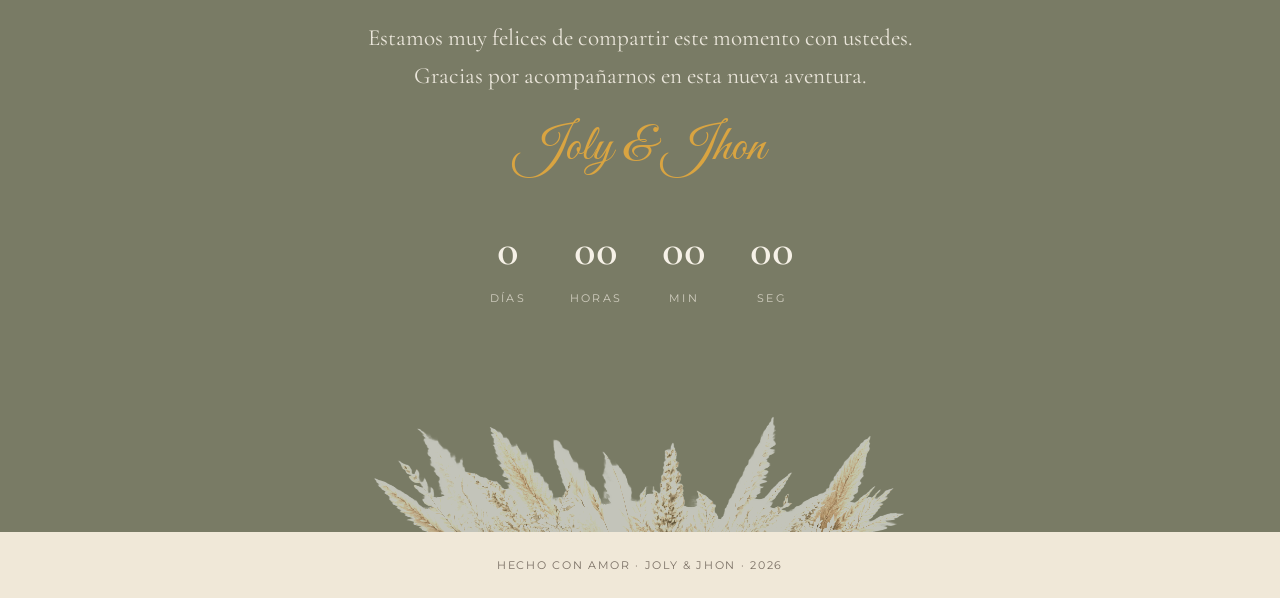
==== commit 239b261b: "updated photos" ====
--- a/index.html
+++ b/index.html
@@ -144,9 +144,9 @@
         </p>
         <div class="venue__gallery">
           <img src="assets/venue/exterior.webp" alt="Exterior de Las Caballerizas" width="1200" height="1579" loading="lazy" decoding="async" />
-          <img src="assets/venue/ceremonia.webp" alt="Salón de Las Caballerizas preparado para una ceremonia" width="1200" height="1043" loading="lazy" decoding="async" />
+          <img src="assets/venue/predio.webp" alt="Vista exterior del predio de Las Caballerizas" width="1400" height="788" loading="lazy" decoding="async" />
           <img src="assets/venue/recepcion.webp" alt="Interior de Las Caballerizas preparado para una recepción" width="1200" height="1194" loading="lazy" decoding="async" />
-          <img src="assets/venue/pista-baile.webp" alt="Pista de baile de Las Caballerizas" width="722" height="709" loading="lazy" decoding="async" />
+          <img src="assets/venue/laguna-atardecer.webp" alt="Laguna y arboleda de Las Caballerizas al atardecer" width="1320" height="1172" loading="lazy" decoding="async" />
         </div>
         <figure class="venue__video">
           <video id="venue-video" controls playsinline preload="none"
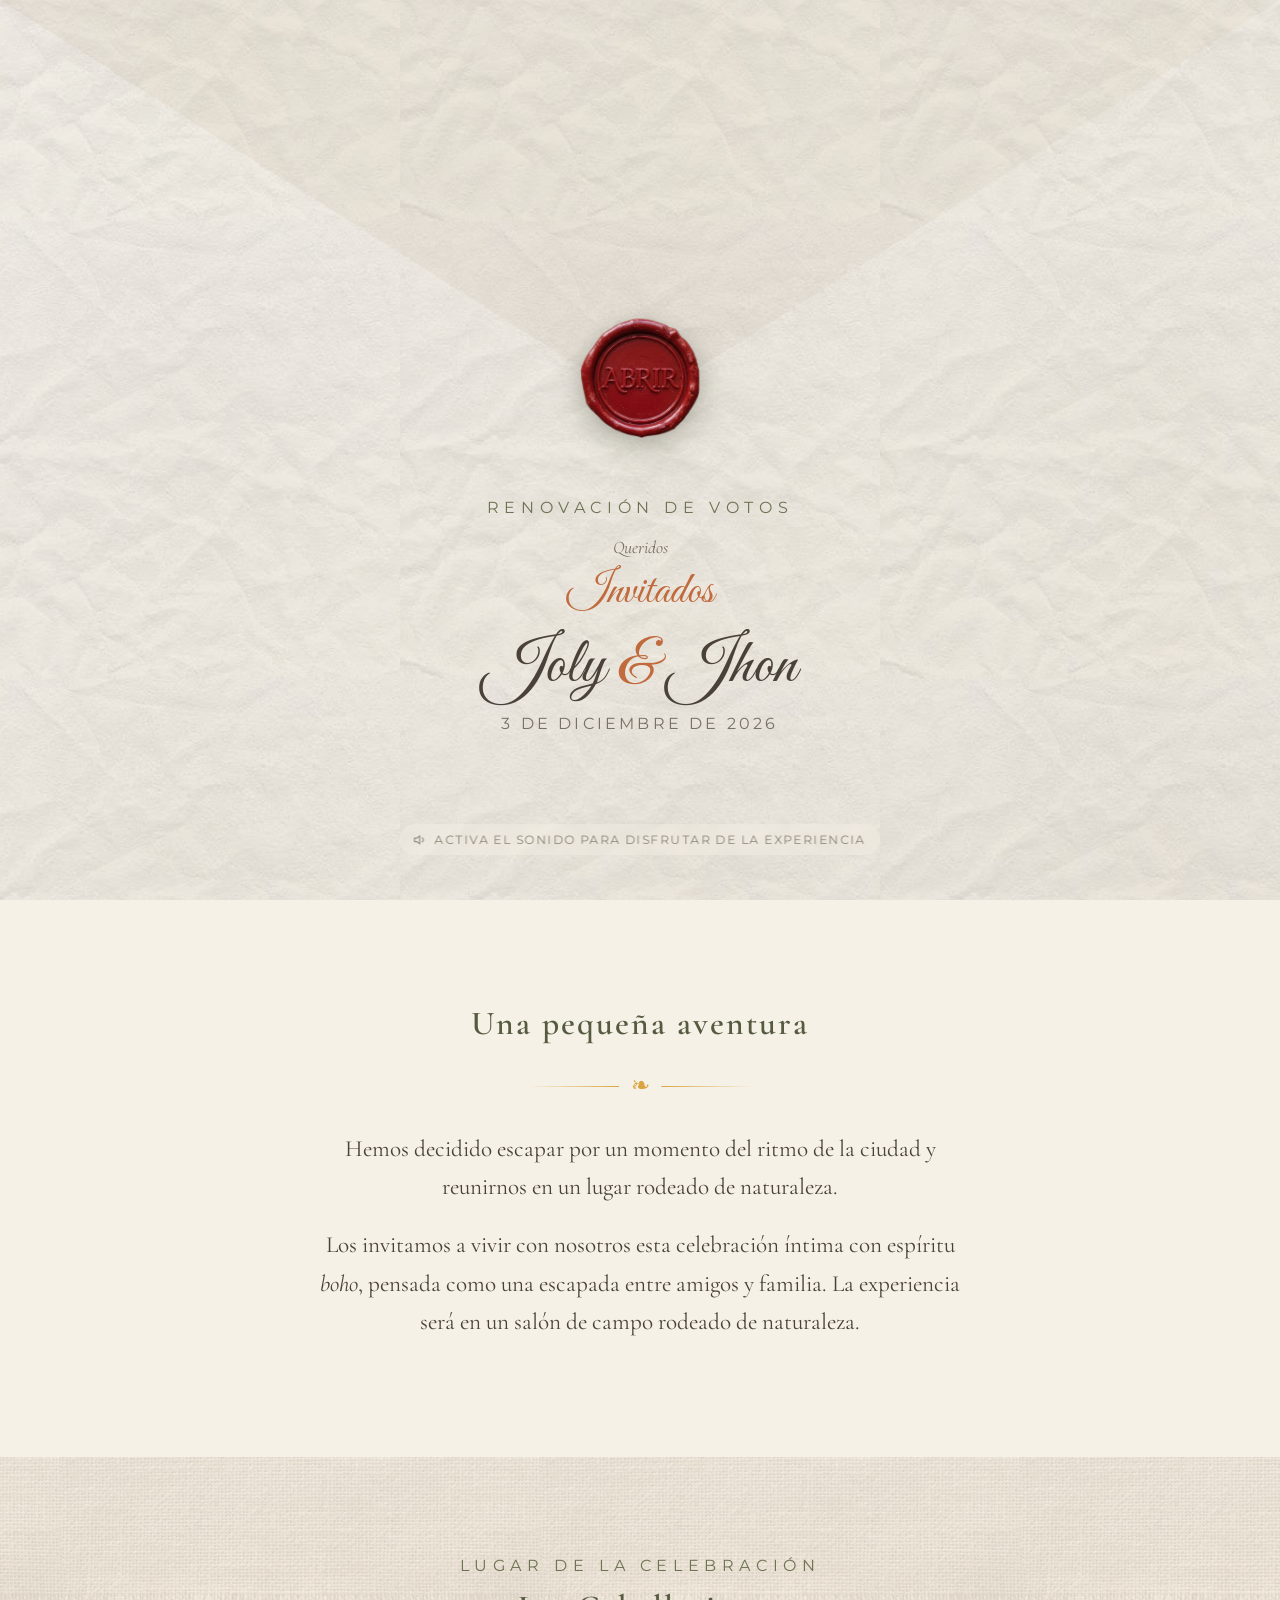
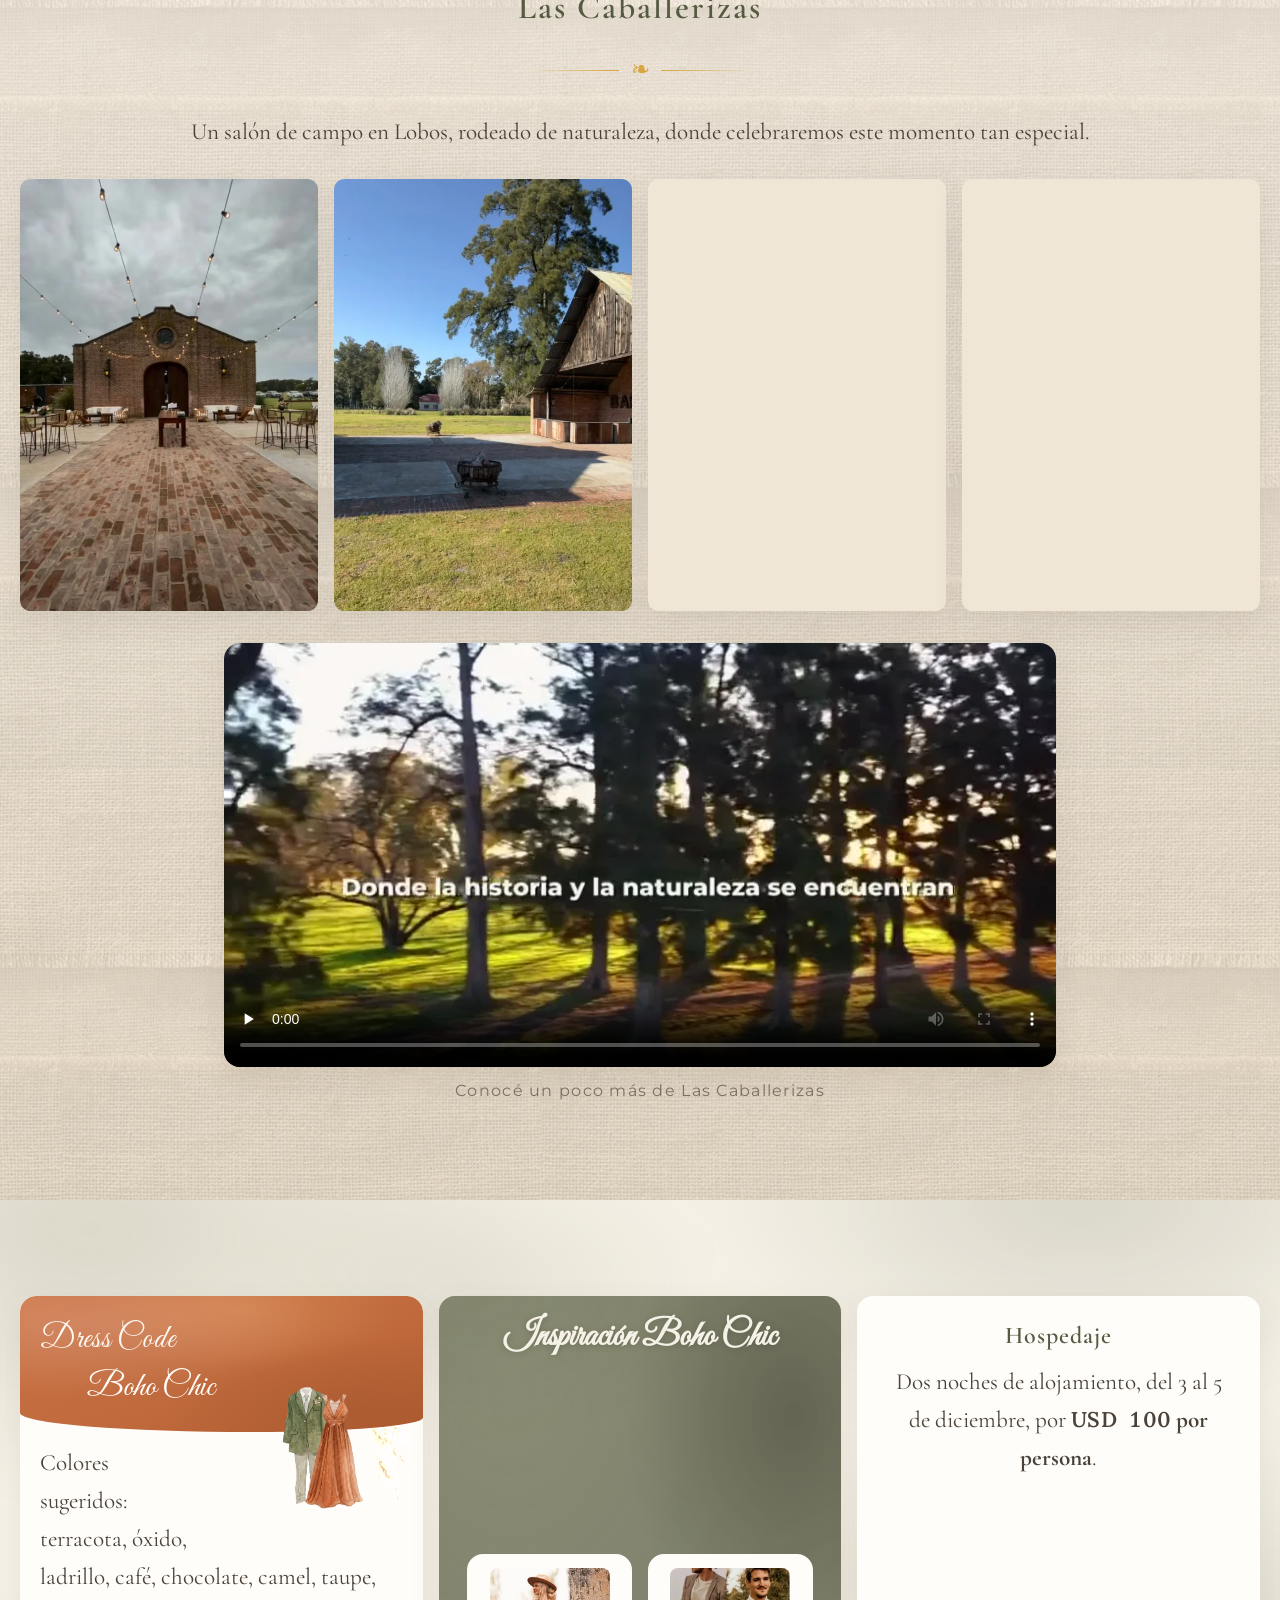
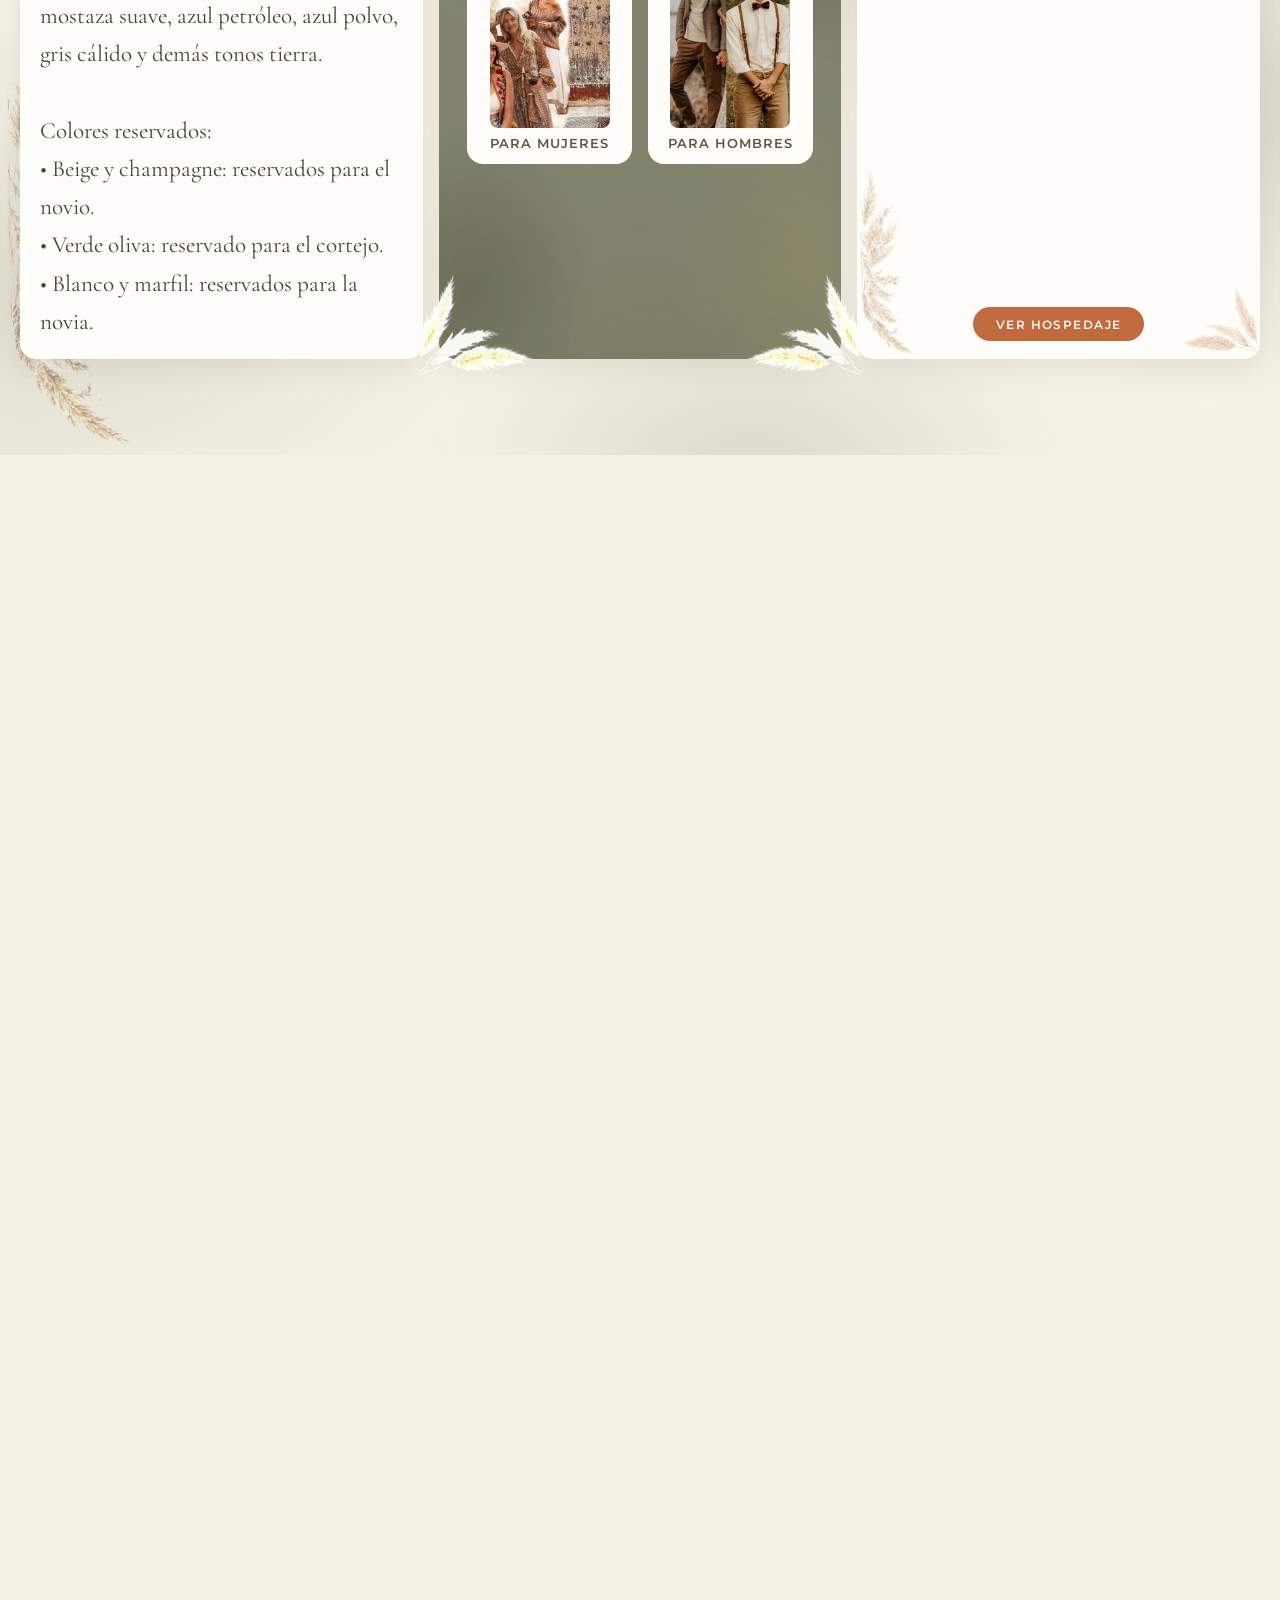
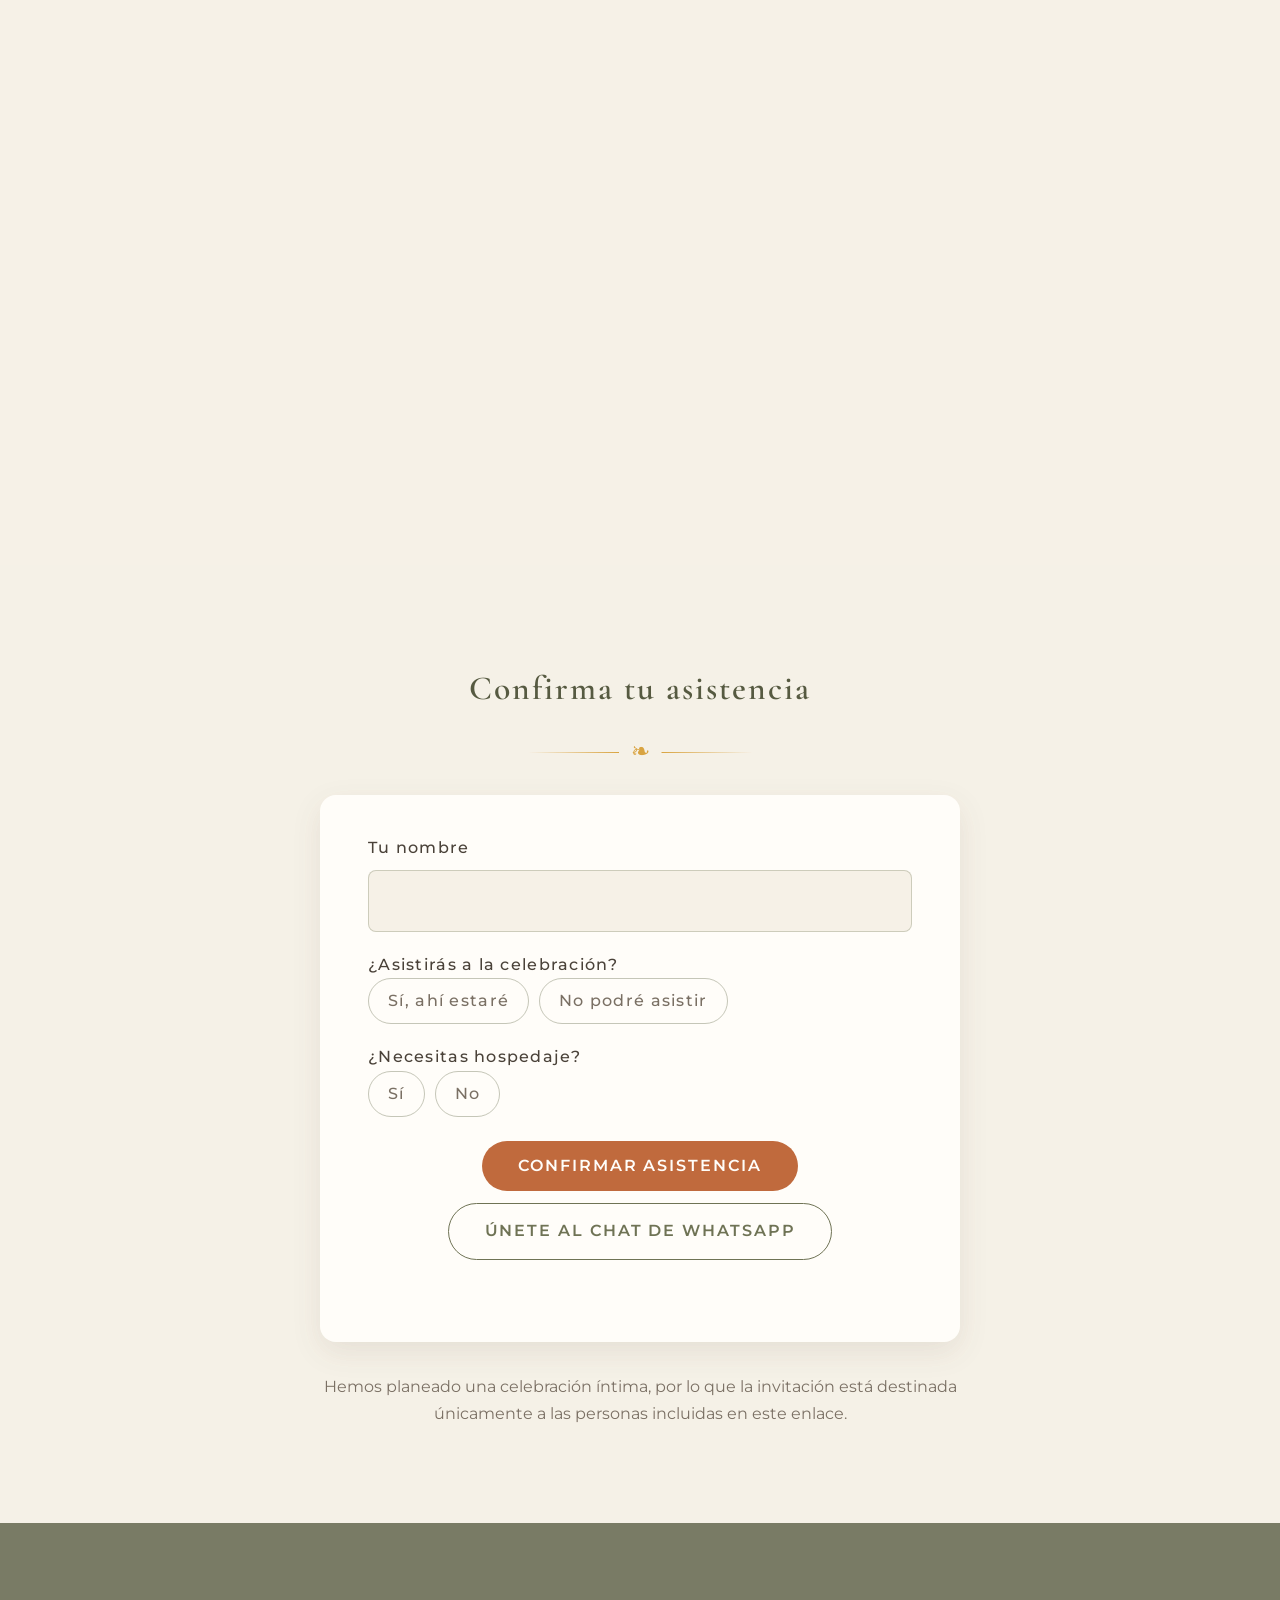
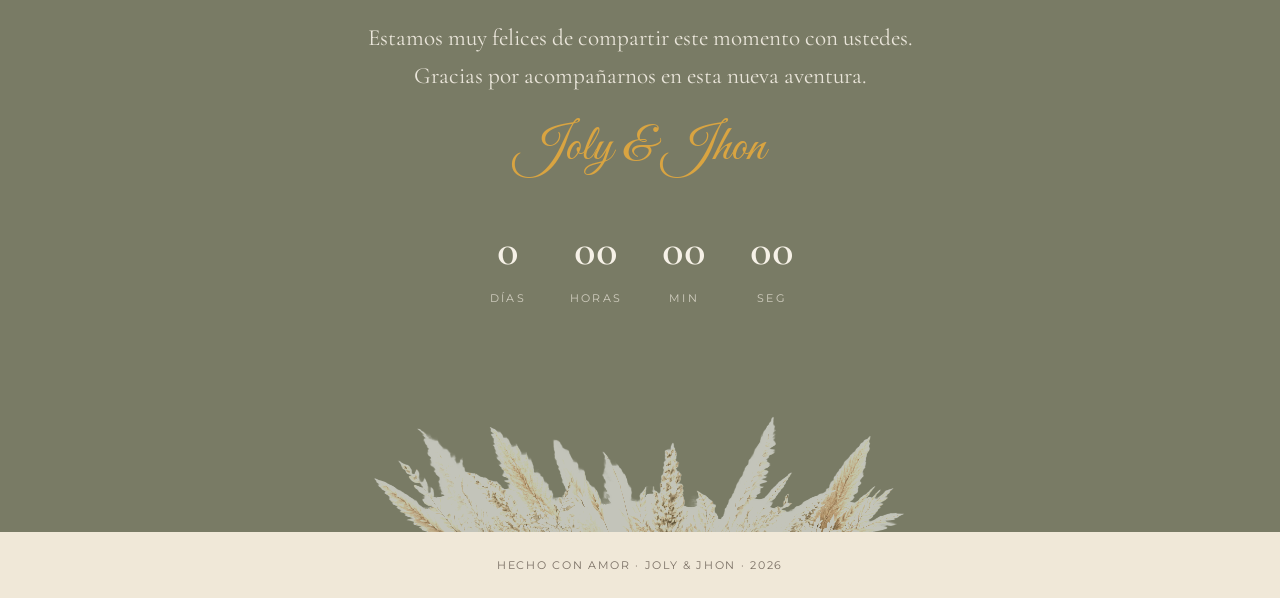
==== commit ca1569b2: "Actualiza texto de hospedaje" ====
--- a/index.html
+++ b/index.html
@@ -357,8 +357,8 @@
       <h2 class="modal__title" id="modal-hospedaje-title">Hospedaje</h2>
       <div class="modal__body modal__body--lodging">
         <p class="modal__lead">
-          Para quienes deseen vivir la experiencia completa, habrá alojamiento
-          disponible por <strong><span class="price">USD 100</span> por persona</strong>.
+          Para disfrutar juntos de toda la experiencia de esta celebración,
+          contamos con alojamiento en el mismo lugar del evento por <strong><span class="price">USD 100</span> por persona</strong>.
         </p>
         <div class="modal__includes">
           <p class="modal__includes-title">La tarifa incluye:</p>
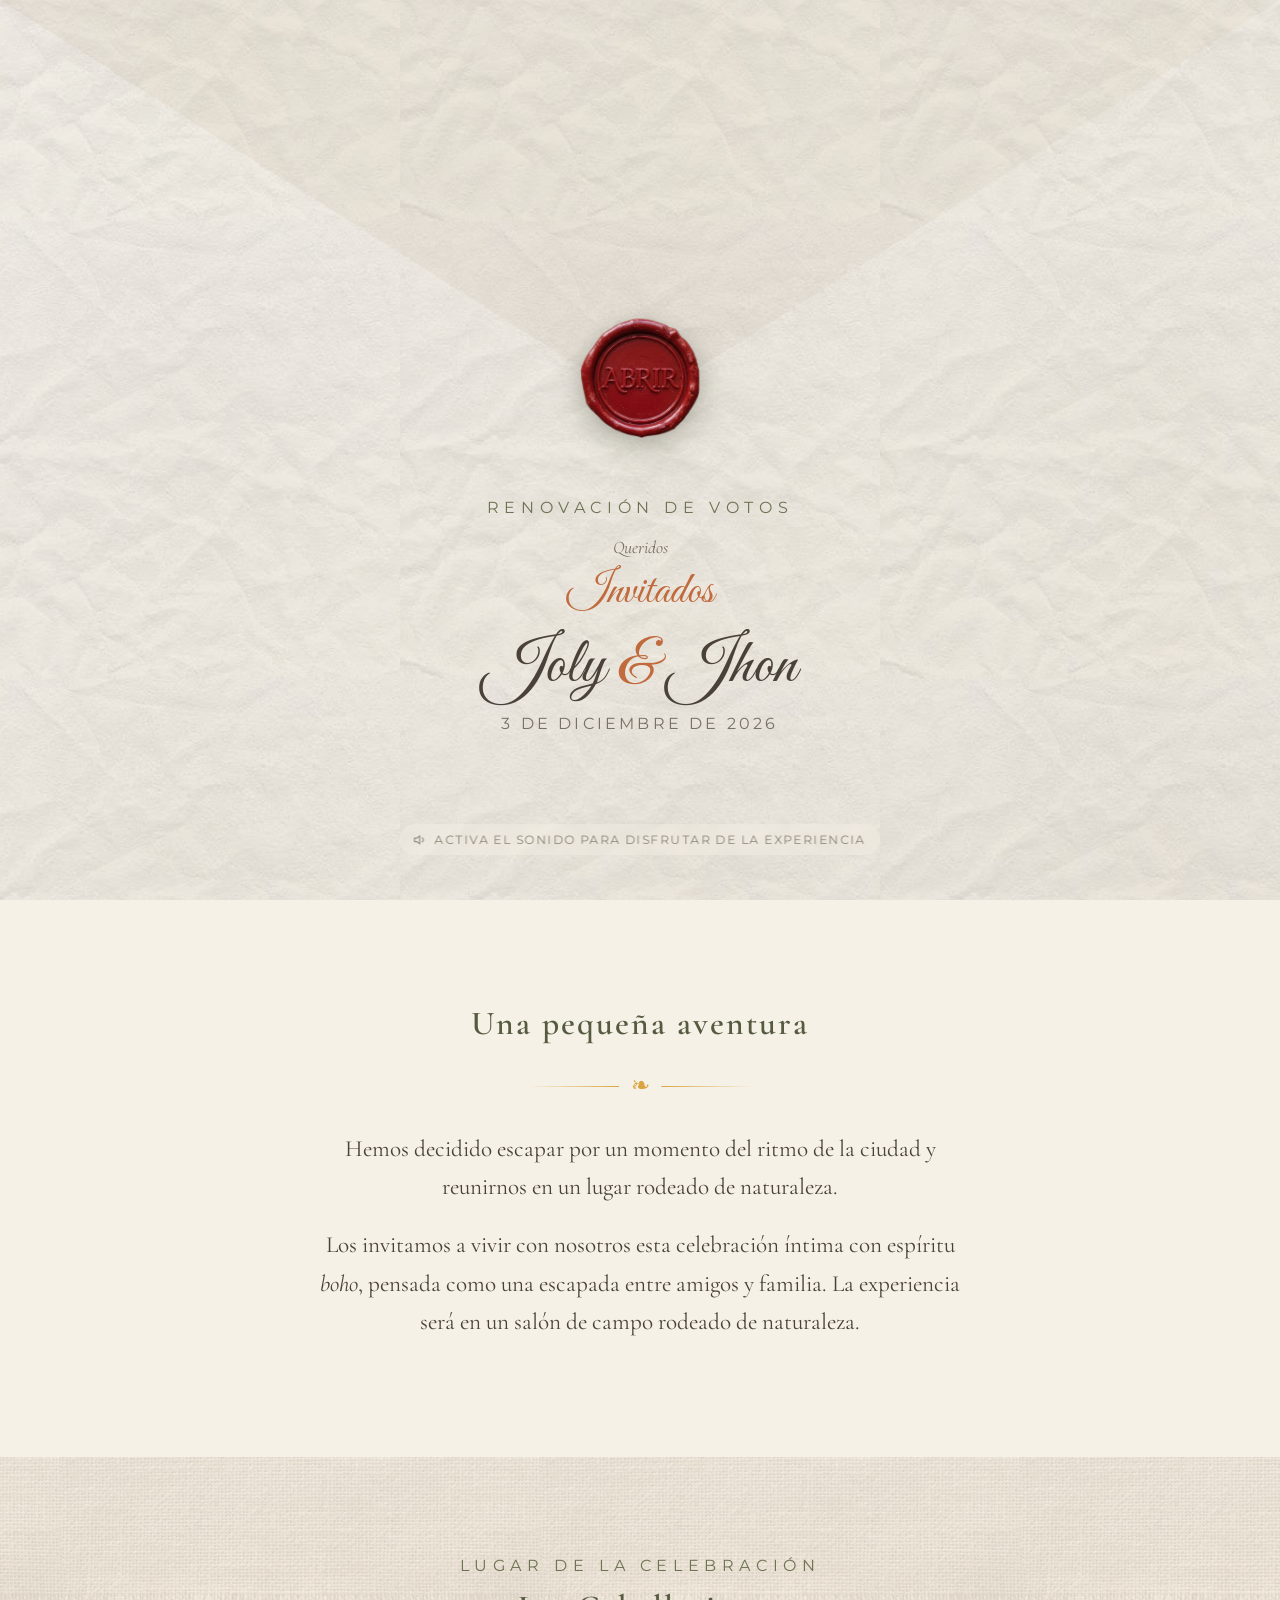
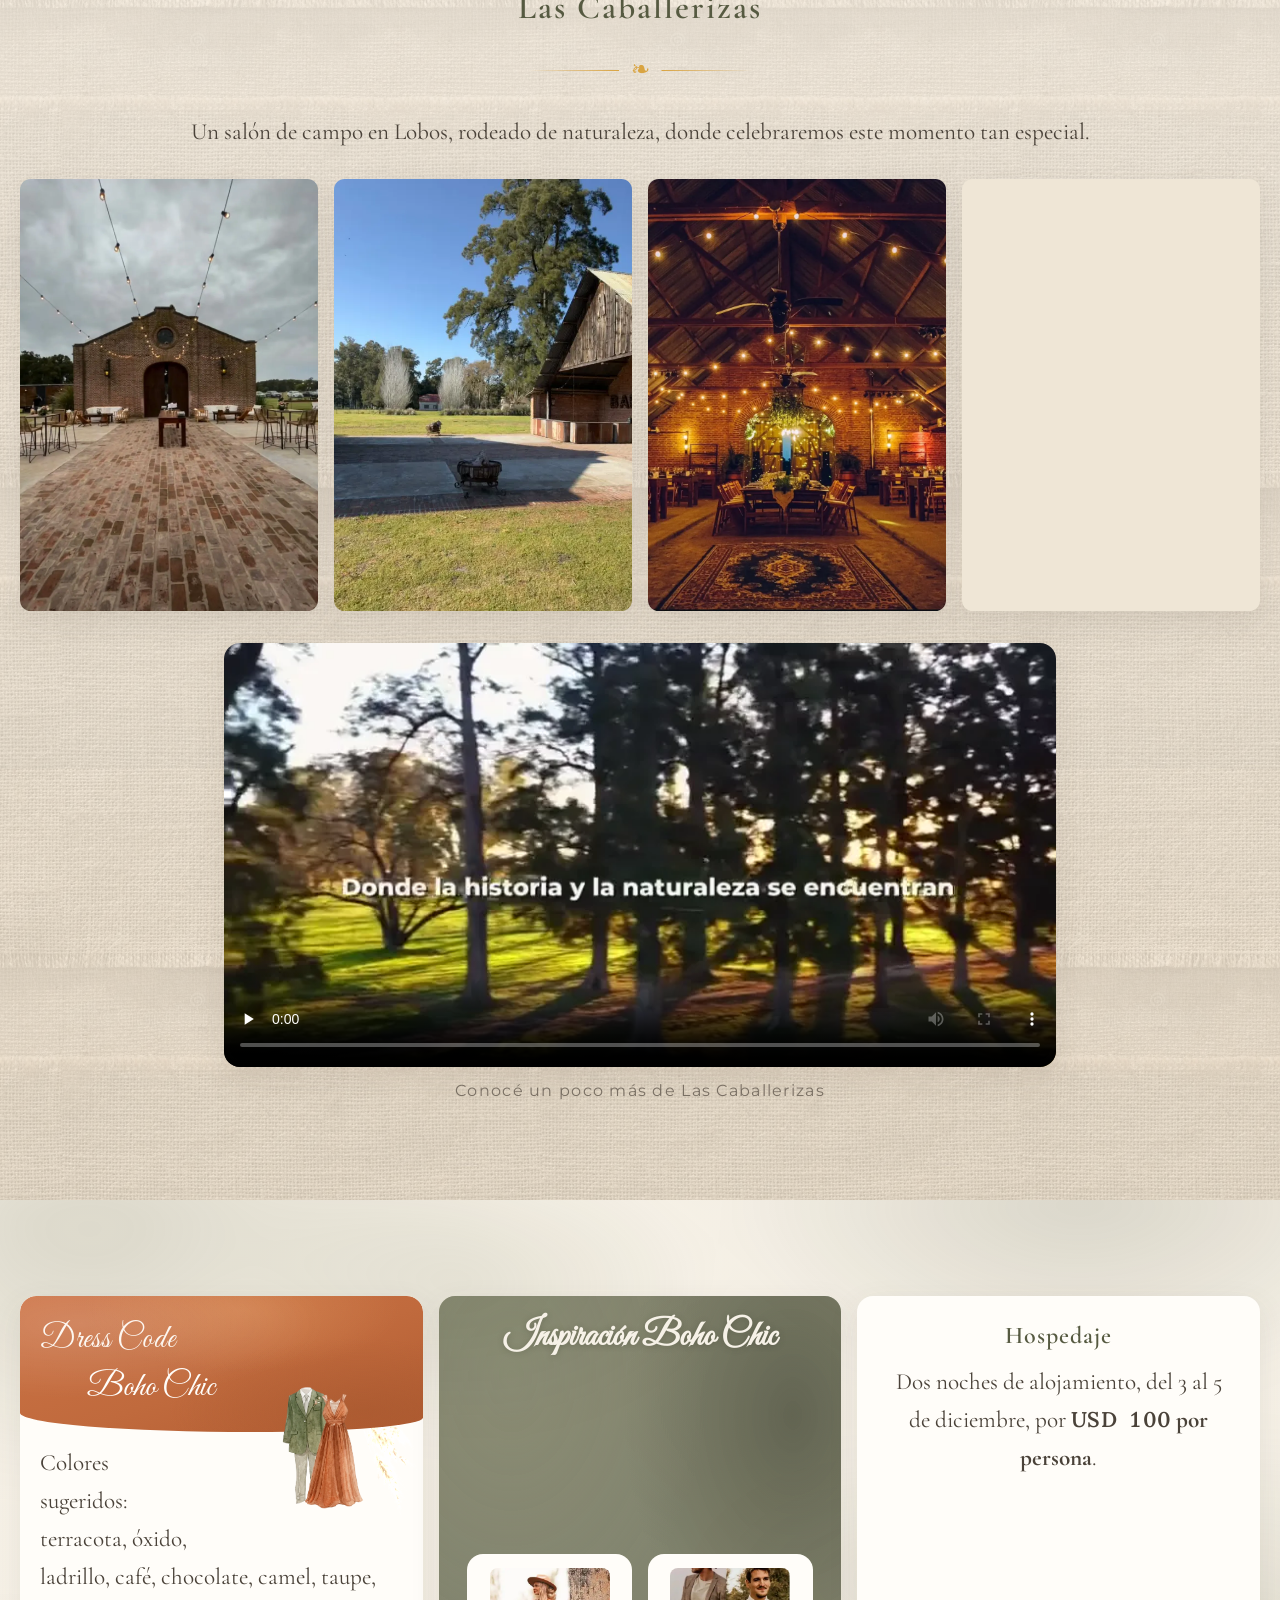
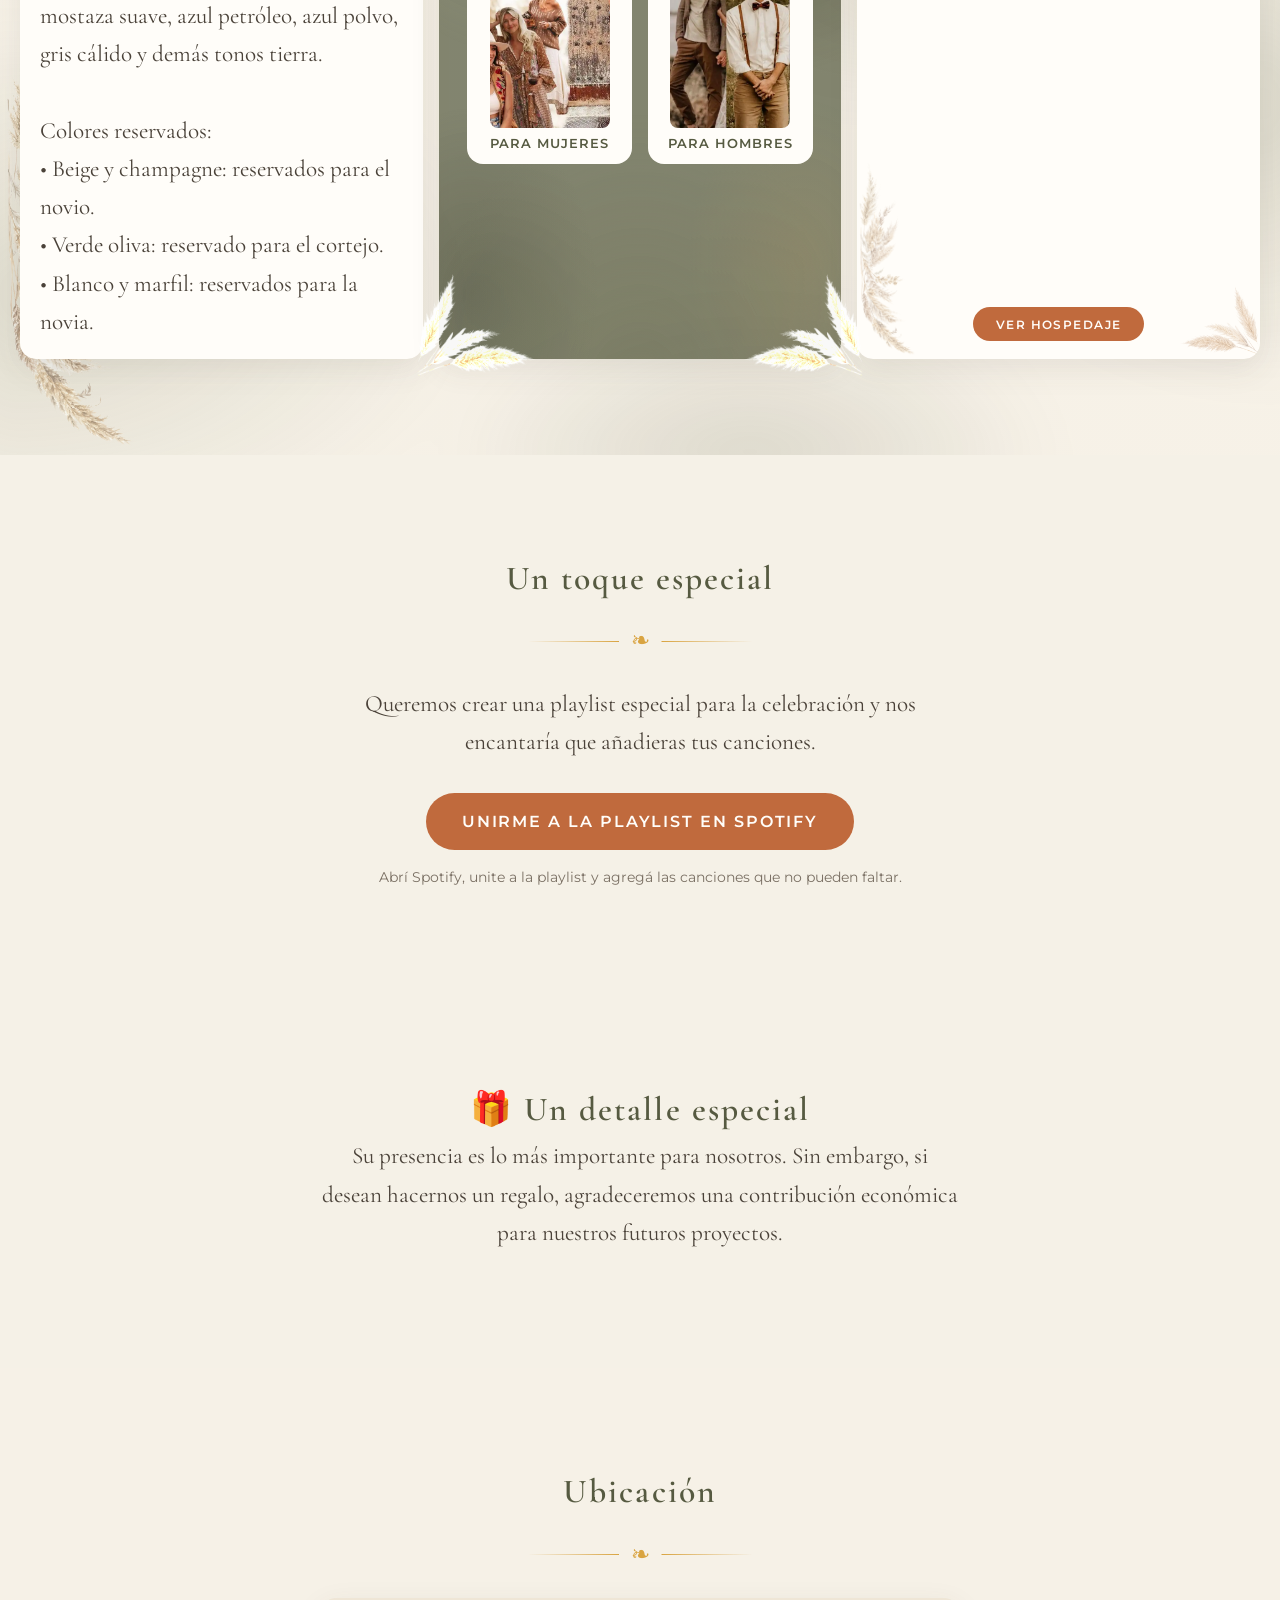
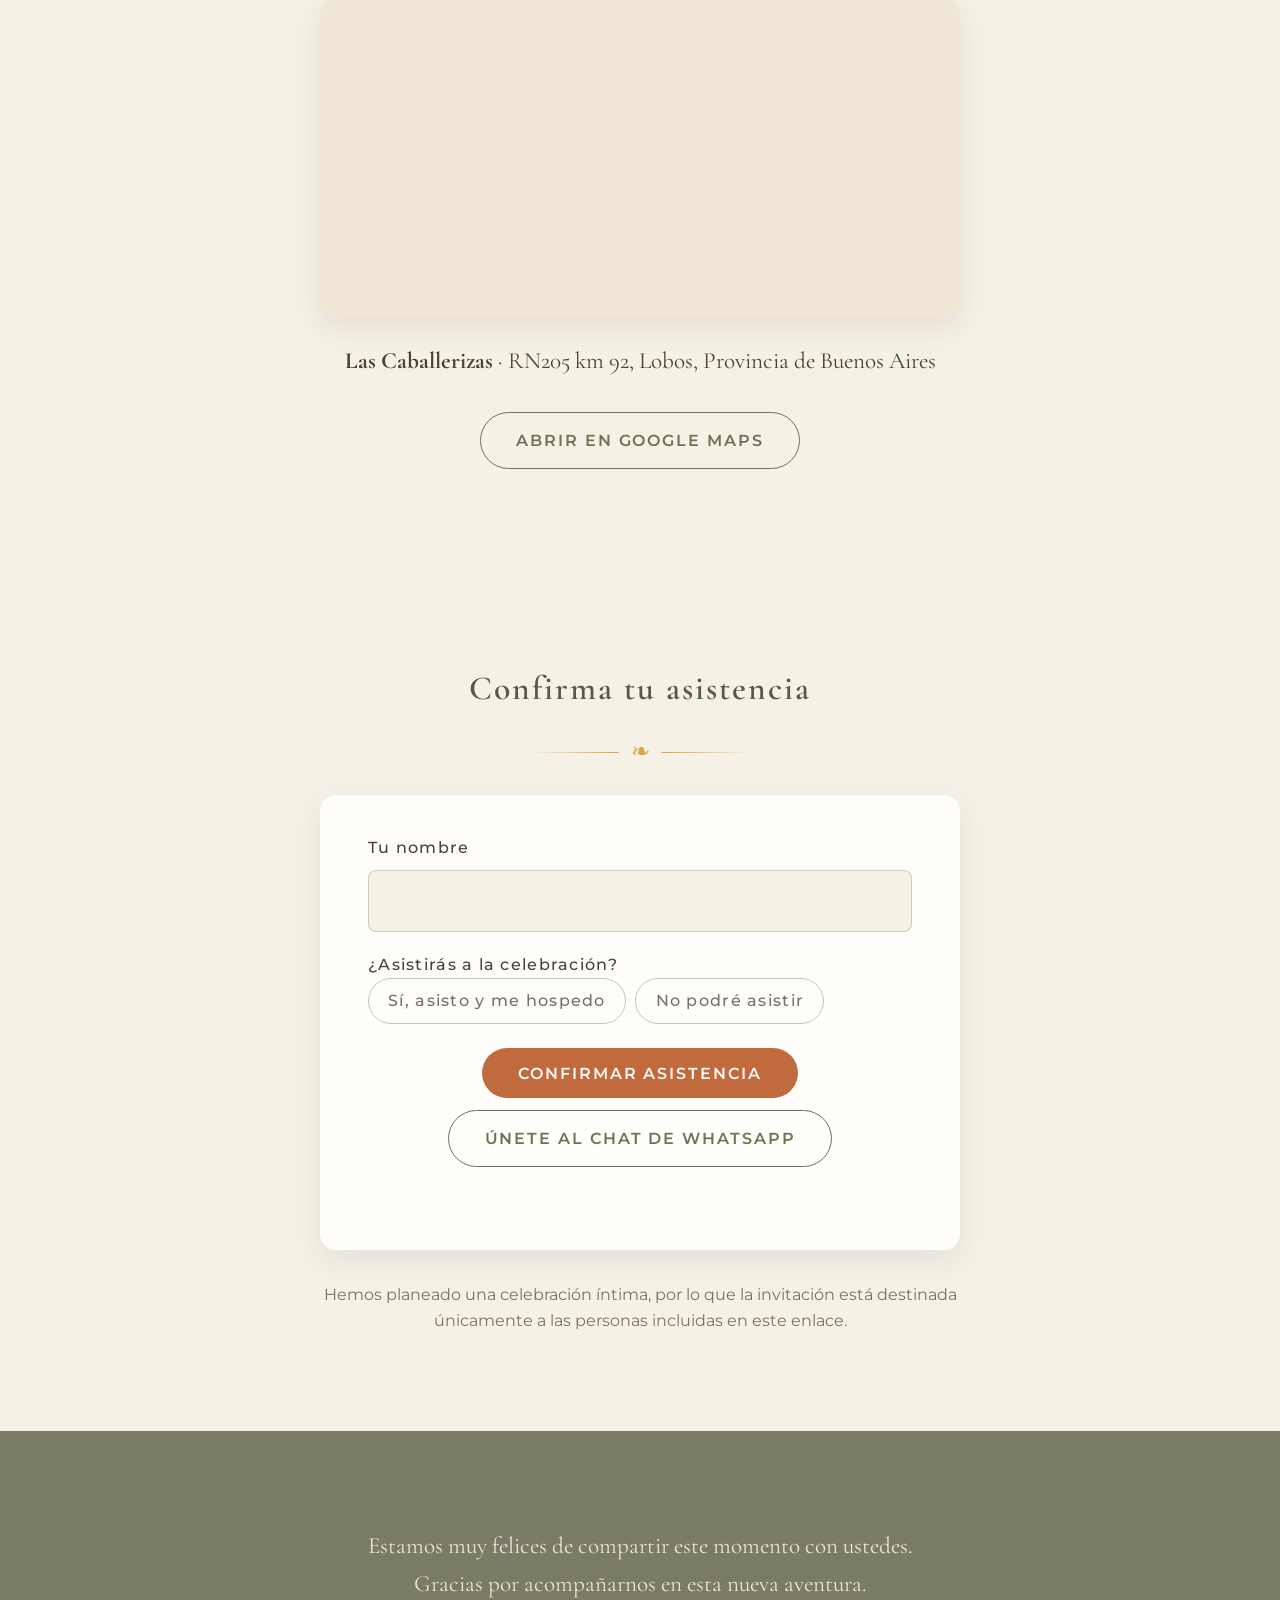
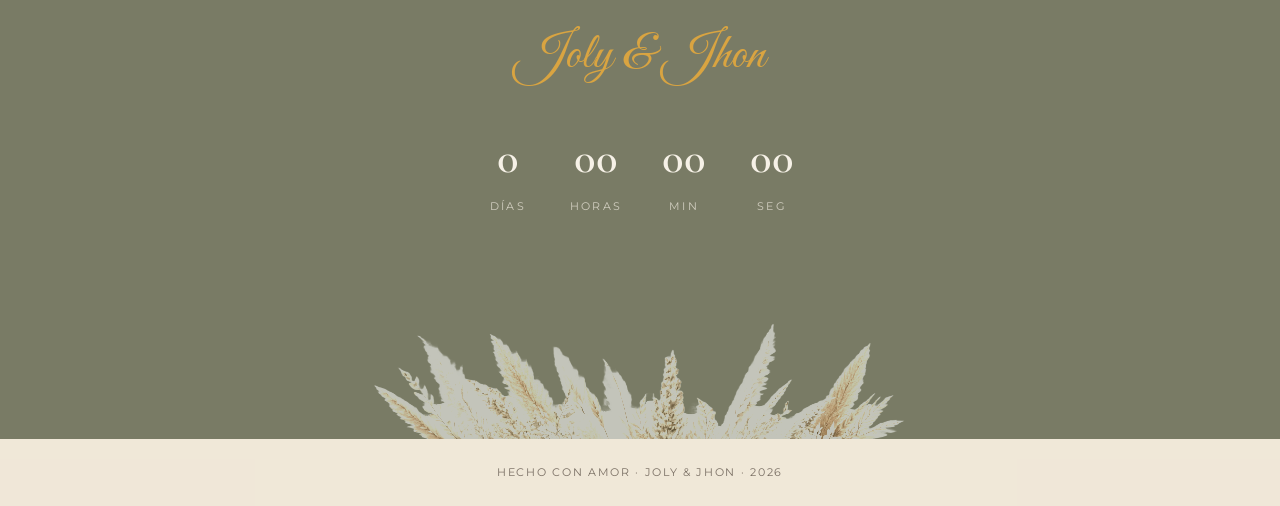
==== commit 92f10aac: "Simplifica confirmación de asistencia" ====
--- a/index.html
+++ b/index.html
@@ -291,16 +291,8 @@
           <fieldset class="form__field">
             <legend>¿Asistirás a la celebración?</legend>
             <div class="form__options">
-              <label class="radio"><input type="radio" name="asistencia" value="si" required /><span>Sí, ahí estaré</span></label>
+              <label class="radio"><input type="radio" name="asistencia" value="si" required /><span>Sí, asisto y me hospedo</span></label>
               <label class="radio"><input type="radio" name="asistencia" value="no" /><span>No podré asistir</span></label>
-            </div>
-          </fieldset>
-
-          <fieldset class="form__field">
-            <legend>¿Necesitas hospedaje?</legend>
-            <div class="form__options">
-              <label class="radio"><input type="radio" name="hospedaje" value="si" /><span>Sí</span></label>
-              <label class="radio"><input type="radio" name="hospedaje" value="no" /><span>No</span></label>
             </div>
           </fieldset>
 
